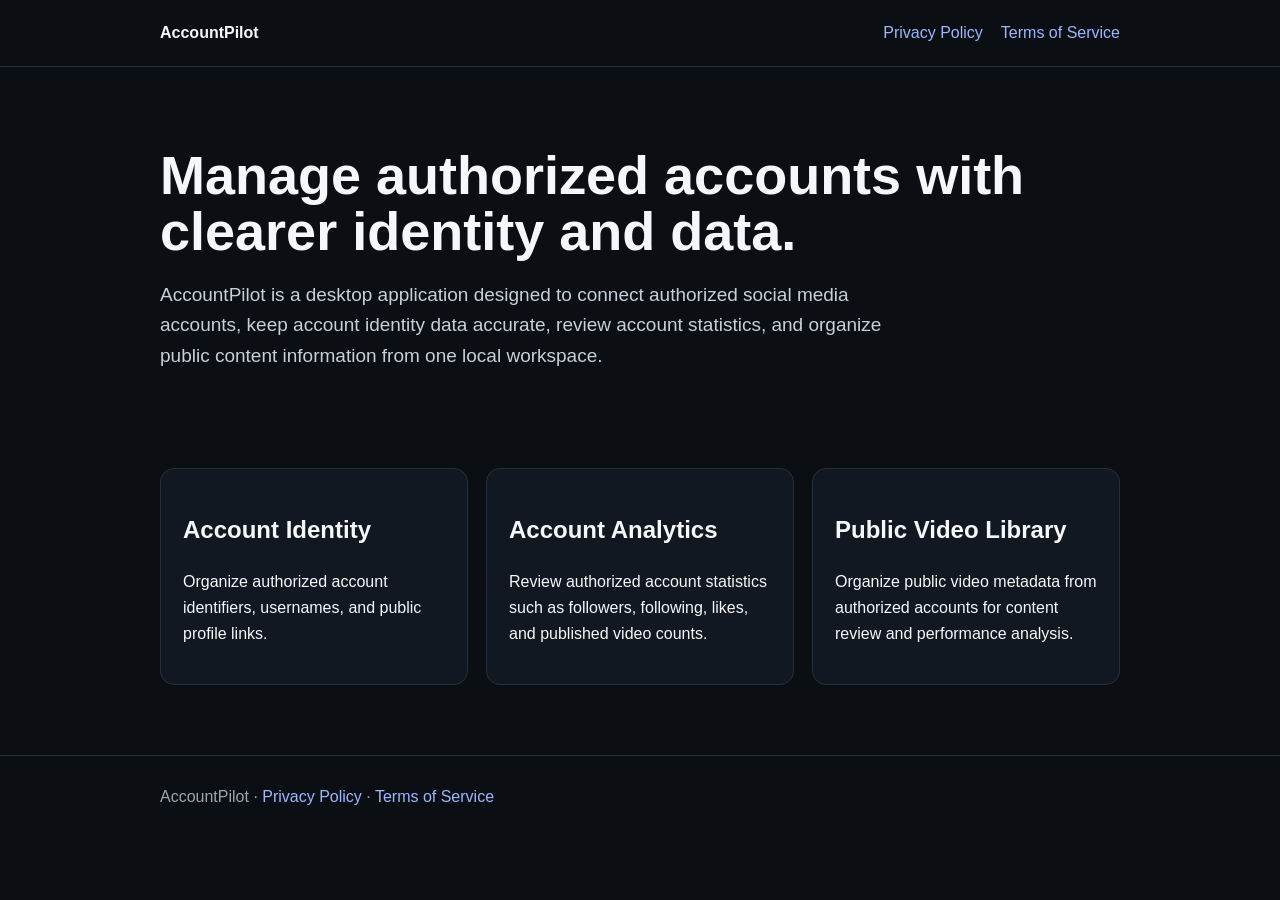
==== index.html @ 1d2fb7c4 "Add AccountPilot public website" ====
<!doctype html><html lang="en"><head><meta charset="utf-8"><meta name="viewport" content="width=device-width,initial-scale=1"><title>AccountPilot</title><meta name="description" content="AccountPilot is a desktop account management and analytics platform for authorized social media accounts."><link rel="stylesheet" href="styles.css"></head><body><header><div class="wrap nav"><strong>AccountPilot</strong><div class="links"><a href="privacy.html">Privacy Policy</a><a href="terms.html">Terms of Service</a></div></div></header><main><section class="hero"><div class="wrap"><h1>Manage authorized accounts with clearer identity and data.</h1><p class="lead">AccountPilot is a desktop application designed to connect authorized social media accounts, keep account identity data accurate, review account statistics, and organize public content information from one local workspace.</p></div></section><section><div class="wrap grid"><div class="card"><h2>Account Identity</h2><p>Organize authorized account identifiers, usernames, and public profile links.</p></div><div class="card"><h2>Account Analytics</h2><p>Review authorized account statistics such as followers, following, likes, and published video counts.</p></div><div class="card"><h2>Public Video Library</h2><p>Organize public video metadata from authorized accounts for content review and performance analysis.</p></div></div></section></main><footer><div class="wrap">AccountPilot · <a href="privacy.html">Privacy Policy</a> · <a href="terms.html">Terms of Service</a></div></footer></body></html>
---- styles.css ----
body{margin:0;font-family:Arial,sans-serif;background:#0b0f14;color:#f5f7fa;line-height:1.6}a{color:#9bb7ff;text-decoration:none}.wrap{max-width:960px;margin:auto;padding:0 24px}header{border-bottom:1px solid #26303c}.nav{display:flex;justify-content:space-between;align-items:center;padding:20px 0}.links{display:flex;gap:18px}.hero{padding:80px 0 48px}h1{font-size:54px;line-height:1.05;margin:0 0 20px}.lead{font-size:19px;color:#c7d0d9;max-width:760px}.grid{display:grid;grid-template-columns:repeat(3,1fr);gap:18px;padding:30px 0 70px}.card{background:#121821;border:1px solid #26303c;border-radius:14px;padding:22px}.legal{max-width:820px;padding:60px 24px 80px}.legal h1{font-size:42px}.legal h2{margin-top:34px}.legal p,.legal li{color:#cad3dc}footer{border-top:1px solid #26303c;padding:28px 0 42px;color:#9aa6b2}@media(max-width:760px){.grid{grid-template-columns:1fr}.nav{align-items:flex-start;flex-direction:column;gap:12px}h1{font-size:42px}}
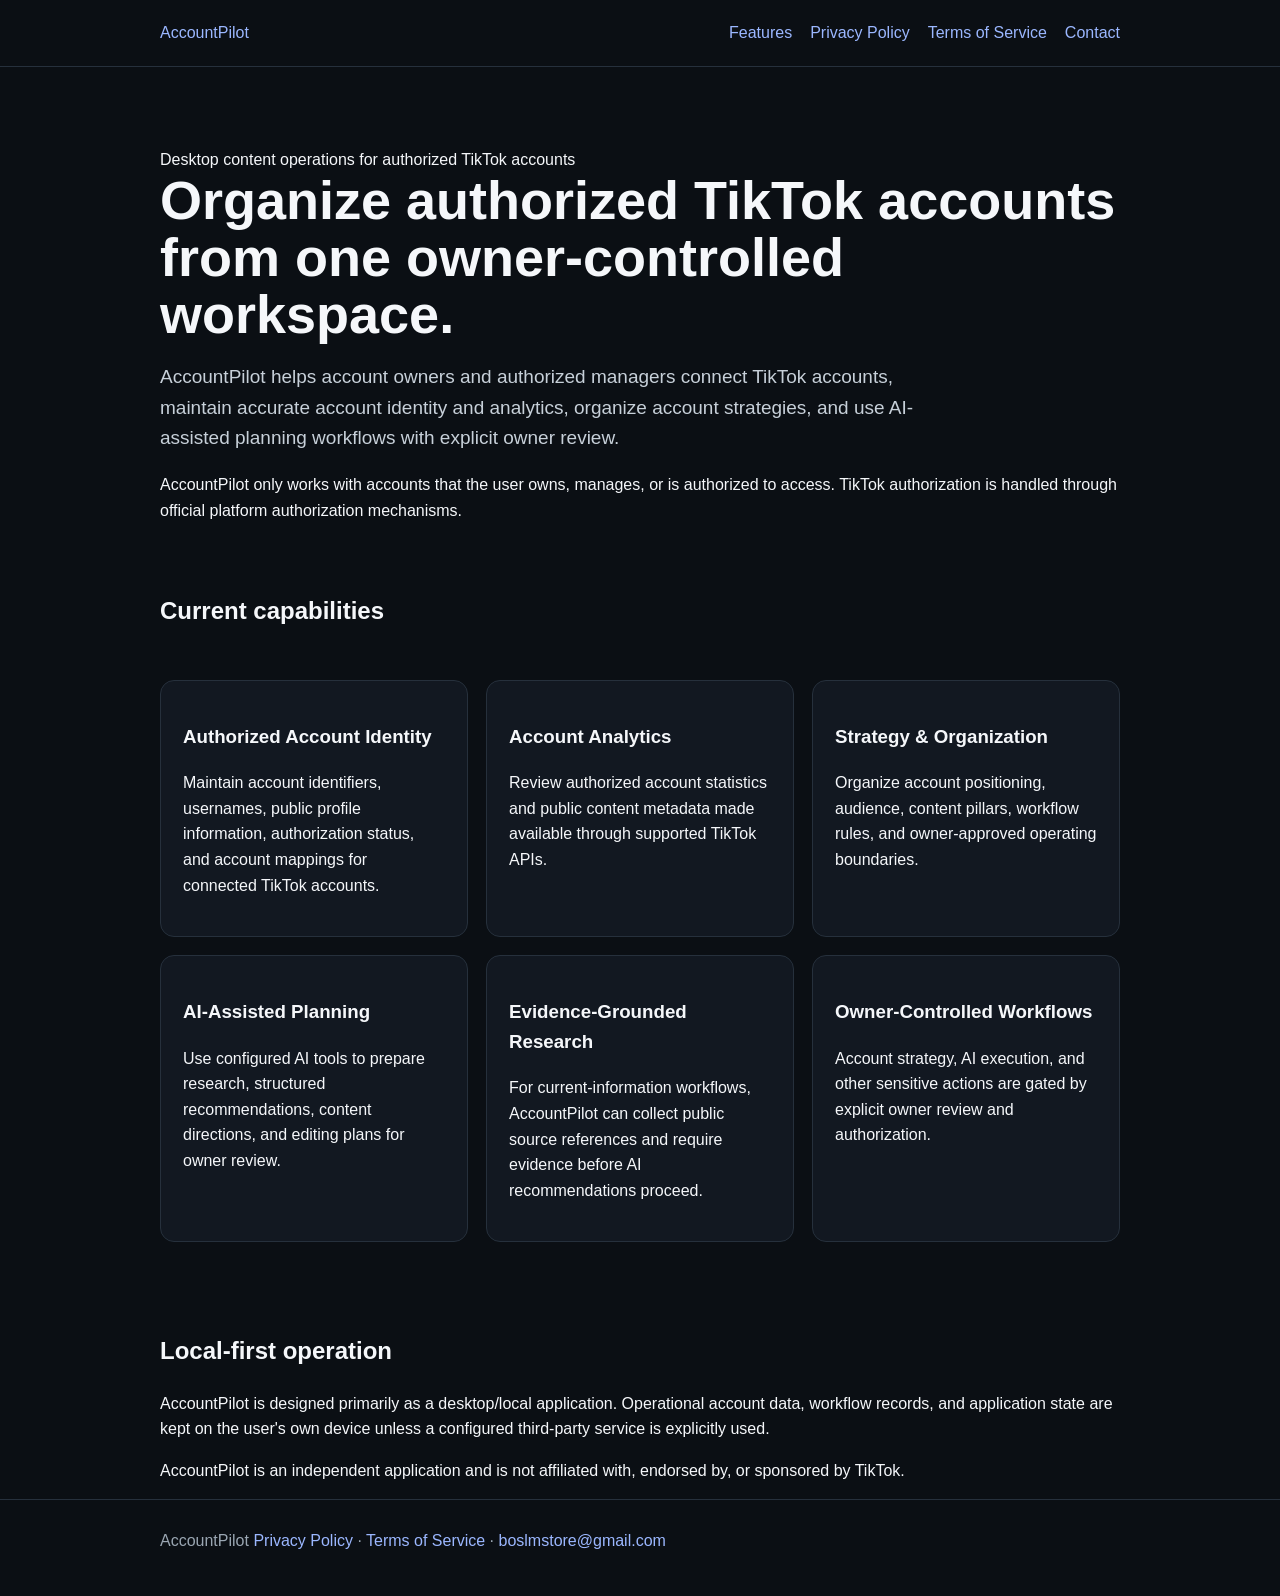
==== commit 096513df: "Revise index.html for TikTok account operations Updated the HTML structure and content for AccountPi" ====
--- a/index.html
+++ b/index.html
@@ -1 +1,92 @@
-<!doctype html><html lang="en"><head><meta charset="utf-8"><meta name="viewport" content="width=device-width,initial-scale=1"><title>AccountPilot</title><meta name="description" content="AccountPilot is a desktop account management and analytics platform for authorized social media accounts."><link rel="stylesheet" href="styles.css"></head><body><header><div class="wrap nav"><strong>AccountPilot</strong><div class="links"><a href="privacy.html">Privacy Policy</a><a href="terms.html">Terms of Service</a></div></div></header><main><section class="hero"><div class="wrap"><h1>Manage authorized accounts with clearer identity and data.</h1><p class="lead">AccountPilot is a desktop application designed to connect authorized social media accounts, keep account identity data accurate, review account statistics, and organize public content information from one local workspace.</p></div></section><section><div class="wrap grid"><div class="card"><h2>Account Identity</h2><p>Organize authorized account identifiers, usernames, and public profile links.</p></div><div class="card"><h2>Account Analytics</h2><p>Review authorized account statistics such as followers, following, likes, and published video counts.</p></div><div class="card"><h2>Public Video Library</h2><p>Organize public video metadata from authorized accounts for content review and performance analysis.</p></div></div></section></main><footer><div class="wrap">AccountPilot · <a href="privacy.html">Privacy Policy</a> · <a href="terms.html">Terms of Service</a></div></footer></body></html>+<!doctype html>
+<html lang="en">
+<head>
+  <meta charset="utf-8">
+  <meta name="viewport" content="width=device-width,initial-scale=1">
+  <title>AccountPilot — TikTok Account Operations</title>
+  <meta name="description" content="AccountPilot is a desktop content operations platform for authorized TikTok accounts, with account organization, analytics, AI-assisted planning, and owner-controlled workflows.">
+  <link rel="stylesheet" href="styles.css">
+</head>
+<body>
+<header>
+  <div class="wrap nav">
+    <a class="brand" href="./">AccountPilot</a>
+    <div class="links">
+      <a href="#features">Features</a>
+      <a href="privacy.html">Privacy Policy</a>
+      <a href="terms.html">Terms of Service</a>
+      <a href="mailto:boslmstore@gmail.com">Contact</a>
+    </div>
+  </div>
+</header>
+
+<main>
+  <section class="hero">
+    <div class="wrap">
+      <div class="eyebrow">Desktop content operations for authorized TikTok accounts</div>
+      <h1>Organize authorized TikTok accounts from one owner-controlled workspace.</h1>
+      <p class="lead">
+        AccountPilot helps account owners and authorized managers connect TikTok accounts,
+        maintain accurate account identity and analytics, organize account strategies,
+        and use AI-assisted planning workflows with explicit owner review.
+      </p>
+      <div class="notice">
+        AccountPilot only works with accounts that the user owns, manages, or is authorized to access.
+        TikTok authorization is handled through official platform authorization mechanisms.
+      </div>
+    </div>
+  </section>
+
+  <section id="features">
+    <div class="wrap">
+      <h2 class="section-title">Current capabilities</h2>
+      <div class="grid">
+        <div class="card">
+          <h3>Authorized Account Identity</h3>
+          <p>Maintain account identifiers, usernames, public profile information, authorization status, and account mappings for connected TikTok accounts.</p>
+        </div>
+        <div class="card">
+          <h3>Account Analytics</h3>
+          <p>Review authorized account statistics and public content metadata made available through supported TikTok APIs.</p>
+        </div>
+        <div class="card">
+          <h3>Strategy & Organization</h3>
+          <p>Organize account positioning, audience, content pillars, workflow rules, and owner-approved operating boundaries.</p>
+        </div>
+        <div class="card">
+          <h3>AI-Assisted Planning</h3>
+          <p>Use configured AI tools to prepare research, structured recommendations, content directions, and editing plans for owner review.</p>
+        </div>
+        <div class="card">
+          <h3>Evidence-Grounded Research</h3>
+          <p>For current-information workflows, AccountPilot can collect public source references and require evidence before AI recommendations proceed.</p>
+        </div>
+        <div class="card">
+          <h3>Owner-Controlled Workflows</h3>
+          <p>Account strategy, AI execution, and other sensitive actions are gated by explicit owner review and authorization.</p>
+        </div>
+      </div>
+    </div>
+  </section>
+
+  <section class="wrap info-panel">
+    <h2>Local-first operation</h2>
+    <p>
+      AccountPilot is designed primarily as a desktop/local application. Operational account data,
+      workflow records, and application state are kept on the user's own device unless a configured
+      third-party service is explicitly used.
+    </p>
+    <p>
+      AccountPilot is an independent application and is not affiliated with, endorsed by, or sponsored by TikTok.
+    </p>
+  </section>
+</main>
+
+<footer>
+  <div class="wrap footer-row">
+    <span>AccountPilot</span>
+    <span><a href="privacy.html">Privacy Policy</a> · <a href="terms.html">Terms of Service</a> · <a href="mailto:boslmstore@gmail.com">boslmstore@gmail.com</a></span>
+  </div>
+</footer>
+</body>
+</html>
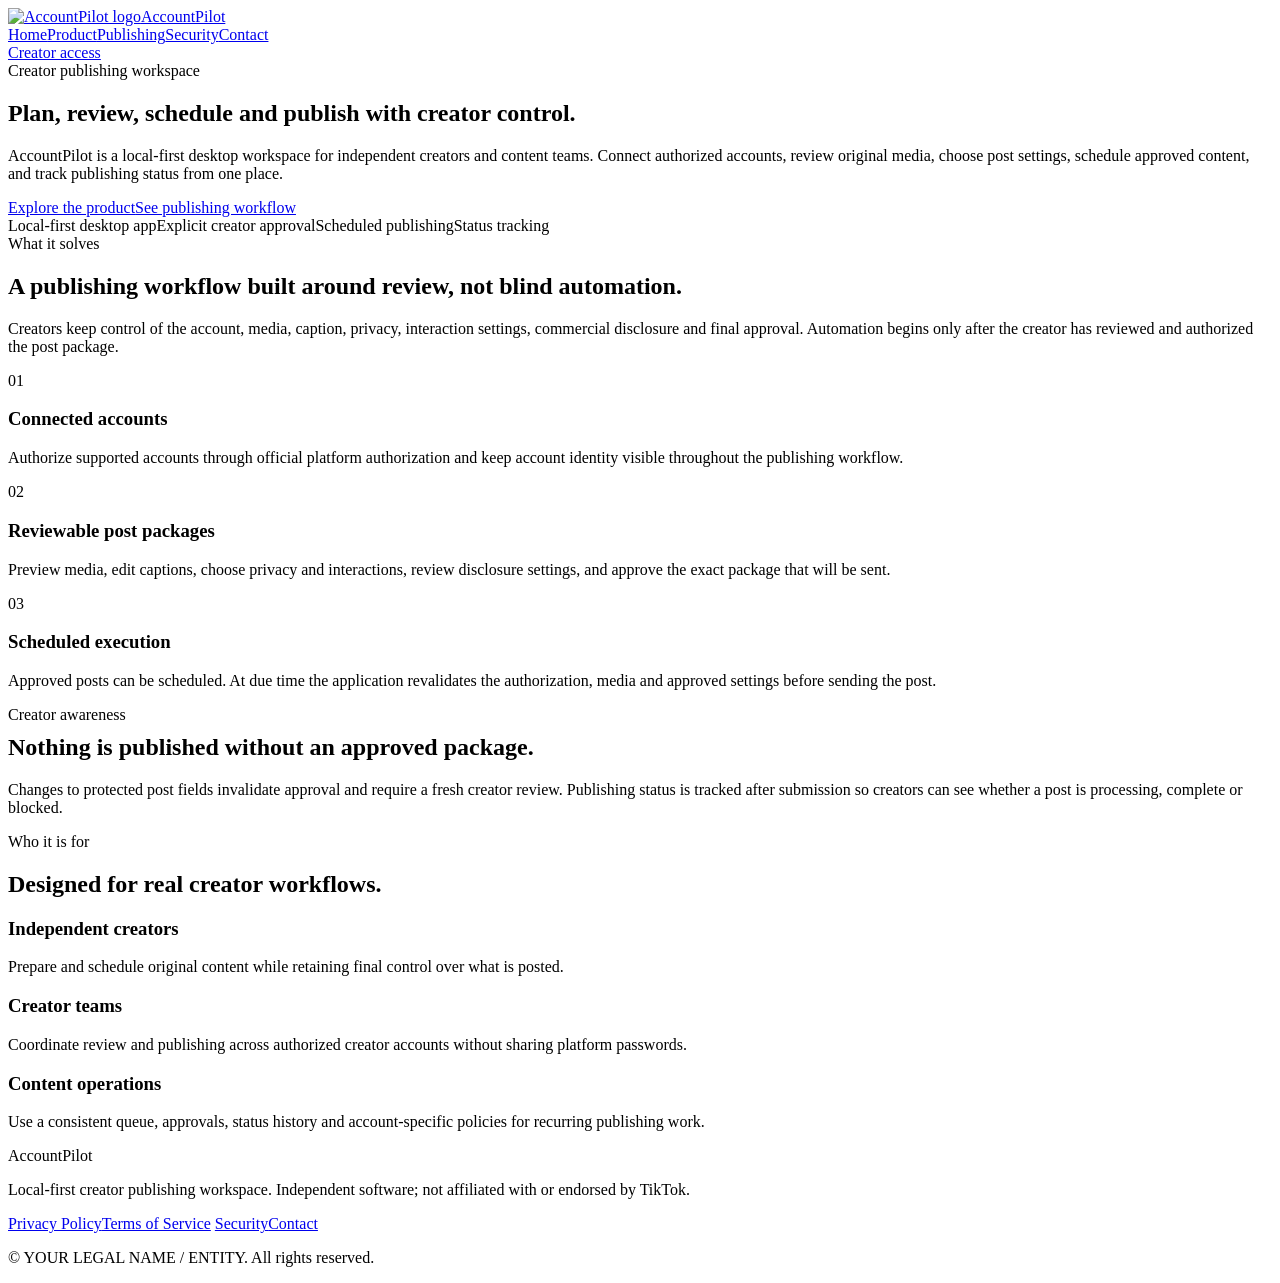
==== commit f2213c81: "Refactor index.html for Creator Publishing Workspace Updated the HTML structure and content for the " ====
--- a/index.html
+++ b/index.html
@@ -1,92 +1,43 @@
-<!doctype html>
-<html lang="en">
-<head>
-  <meta charset="utf-8">
-  <meta name="viewport" content="width=device-width,initial-scale=1">
-  <title>AccountPilot — TikTok Account Operations</title>
-  <meta name="description" content="AccountPilot is a desktop content operations platform for authorized TikTok accounts, with account organization, analytics, AI-assisted planning, and owner-controlled workflows.">
-  <link rel="stylesheet" href="styles.css">
-</head>
-<body>
-<header>
-  <div class="wrap nav">
-    <a class="brand" href="./">AccountPilot</a>
-    <div class="links">
-      <a href="#features">Features</a>
-      <a href="privacy.html">Privacy Policy</a>
-      <a href="terms.html">Terms of Service</a>
-      <a href="mailto:boslmstore@gmail.com">Contact</a>
-    </div>
-  </div>
-</header>
+<!doctype html><html lang="en"><head><meta charset="utf-8">
+<meta name="viewport" content="width=device-width,initial-scale=1">
+<title>Creator Publishing Workspace — AccountPilot</title><meta name="description" content="Local-first creator publishing, review and scheduling workspace.">
+<link rel="icon" href="assets/logo.svg" type="image/svg+xml"><link rel="stylesheet" href="assets/styles.css">
+</head><body><header><div class="container nav">
+<a class="brand" href="index.html"><img src="assets/logo.svg" alt="AccountPilot logo"><span>AccountPilot</span></a>
+<nav class="navlinks"><a href="index.html">Home</a><a href="product.html">Product</a><a href="tiktok-publishing.html">Publishing</a><a href="security.html">Security</a><a href="contact.html">Contact</a></nav><a class="btn" href="contact.html">Creator access</a>
+</div></header>
+<main><section class="hero"><div class="container">
+<div class="eyebrow">Creator publishing workspace</div>
+<h1>Plan, review, schedule and publish with creator control.</h1>
+<p class="lead">AccountPilot is a local-first desktop workspace for independent creators and content teams. Connect authorized accounts, review original media, choose post settings, schedule approved content, and track publishing status from one place.</p>
+<div class="actions"><a class="btn primary" href="product.html">Explore the product</a><a class="btn" href="tiktok-publishing.html">See publishing workflow</a></div>
+<div class="trust"><span class="chip">Local-first desktop app</span><span class="chip">Explicit creator approval</span><span class="chip">Scheduled publishing</span><span class="chip">Status tracking</span></div>
+</div></section>
 
-<main>
-  <section class="hero">
-    <div class="wrap">
-      <div class="eyebrow">Desktop content operations for authorized TikTok accounts</div>
-      <h1>Organize authorized TikTok accounts from one owner-controlled workspace.</h1>
-      <p class="lead">
-        AccountPilot helps account owners and authorized managers connect TikTok accounts,
-        maintain accurate account identity and analytics, organize account strategies,
-        and use AI-assisted planning workflows with explicit owner review.
-      </p>
-      <div class="notice">
-        AccountPilot only works with accounts that the user owns, manages, or is authorized to access.
-        TikTok authorization is handled through official platform authorization mechanisms.
-      </div>
-    </div>
-  </section>
+<section><div class="container"><div class="section-head"><div class="eyebrow">What it solves</div>
+<h2>A publishing workflow built around review, not blind automation.</h2>
+<p class="muted">Creators keep control of the account, media, caption, privacy, interaction settings, commercial disclosure and final approval. Automation begins only after the creator has reviewed and authorized the post package.</p></div>
+<div class="grid">
+<div class="card"><div class="num">01</div><h3>Connected accounts</h3><p>Authorize supported accounts through official platform authorization and keep account identity visible throughout the publishing workflow.</p></div>
+<div class="card"><div class="num">02</div><h3>Reviewable post packages</h3><p>Preview media, edit captions, choose privacy and interactions, review disclosure settings, and approve the exact package that will be sent.</p></div>
+<div class="card"><div class="num">03</div><h3>Scheduled execution</h3><p>Approved posts can be scheduled. At due time the application revalidates the authorization, media and approved settings before sending the post.</p></div>
+</div></div></section>
 
-  <section id="features">
-    <div class="wrap">
-      <h2 class="section-title">Current capabilities</h2>
-      <div class="grid">
-        <div class="card">
-          <h3>Authorized Account Identity</h3>
-          <p>Maintain account identifiers, usernames, public profile information, authorization status, and account mappings for connected TikTok accounts.</p>
-        </div>
-        <div class="card">
-          <h3>Account Analytics</h3>
-          <p>Review authorized account statistics and public content metadata made available through supported TikTok APIs.</p>
-        </div>
-        <div class="card">
-          <h3>Strategy & Organization</h3>
-          <p>Organize account positioning, audience, content pillars, workflow rules, and owner-approved operating boundaries.</p>
-        </div>
-        <div class="card">
-          <h3>AI-Assisted Planning</h3>
-          <p>Use configured AI tools to prepare research, structured recommendations, content directions, and editing plans for owner review.</p>
-        </div>
-        <div class="card">
-          <h3>Evidence-Grounded Research</h3>
-          <p>For current-information workflows, AccountPilot can collect public source references and require evidence before AI recommendations proceed.</p>
-        </div>
-        <div class="card">
-          <h3>Owner-Controlled Workflows</h3>
-          <p>Account strategy, AI execution, and other sensitive actions are gated by explicit owner review and authorization.</p>
-        </div>
-      </div>
-    </div>
-  </section>
+<section><div class="container"><div class="callout">
+<div class="eyebrow">Creator awareness</div><h2 style="margin-top:10px">Nothing is published without an approved package.</h2>
+<p class="muted">Changes to protected post fields invalidate approval and require a fresh creator review. Publishing status is tracked after submission so creators can see whether a post is processing, complete or blocked.</p>
+</div></div></section>
 
-  <section class="wrap info-panel">
-    <h2>Local-first operation</h2>
-    <p>
-      AccountPilot is designed primarily as a desktop/local application. Operational account data,
-      workflow records, and application state are kept on the user's own device unless a configured
-      third-party service is explicitly used.
-    </p>
-    <p>
-      AccountPilot is an independent application and is not affiliated with, endorsed by, or sponsored by TikTok.
-    </p>
-  </section>
-</main>
-
-<footer>
-  <div class="wrap footer-row">
-    <span>AccountPilot</span>
-    <span><a href="privacy.html">Privacy Policy</a> · <a href="terms.html">Terms of Service</a> · <a href="mailto:boslmstore@gmail.com">boslmstore@gmail.com</a></span>
-  </div>
-</footer>
-</body>
-</html>
+<section><div class="container"><div class="section-head"><div class="eyebrow">Who it is for</div><h2>Designed for real creator workflows.</h2></div>
+<div class="grid">
+<div class="card"><h3>Independent creators</h3><p>Prepare and schedule original content while retaining final control over what is posted.</p></div>
+<div class="card"><h3>Creator teams</h3><p>Coordinate review and publishing across authorized creator accounts without sharing platform passwords.</p></div>
+<div class="card"><h3>Content operations</h3><p>Use a consistent queue, approvals, status history and account-specific policies for recurring publishing work.</p></div>
+</div></div></section></main>
+<footer><div class="container footer">
+<div><div class="brand"><img src="assets/logo.svg" alt=""><span>AccountPilot</span></div>
+<p class="small">Local-first creator publishing workspace. Independent software; not affiliated with or endorsed by TikTok.</p></div>
+<div><div class="footer-links"><a href="privacy.html">Privacy Policy</a><a href="terms.html">Terms of Service</a>
+<a href="security.html">Security</a><a href="contact.html">Contact</a></div>
+<p class="small">© <span data-year></span> YOUR LEGAL NAME / ENTITY. All rights reserved.</p></div>
+</div></footer><script src="assets/app.js"></script></body></html>
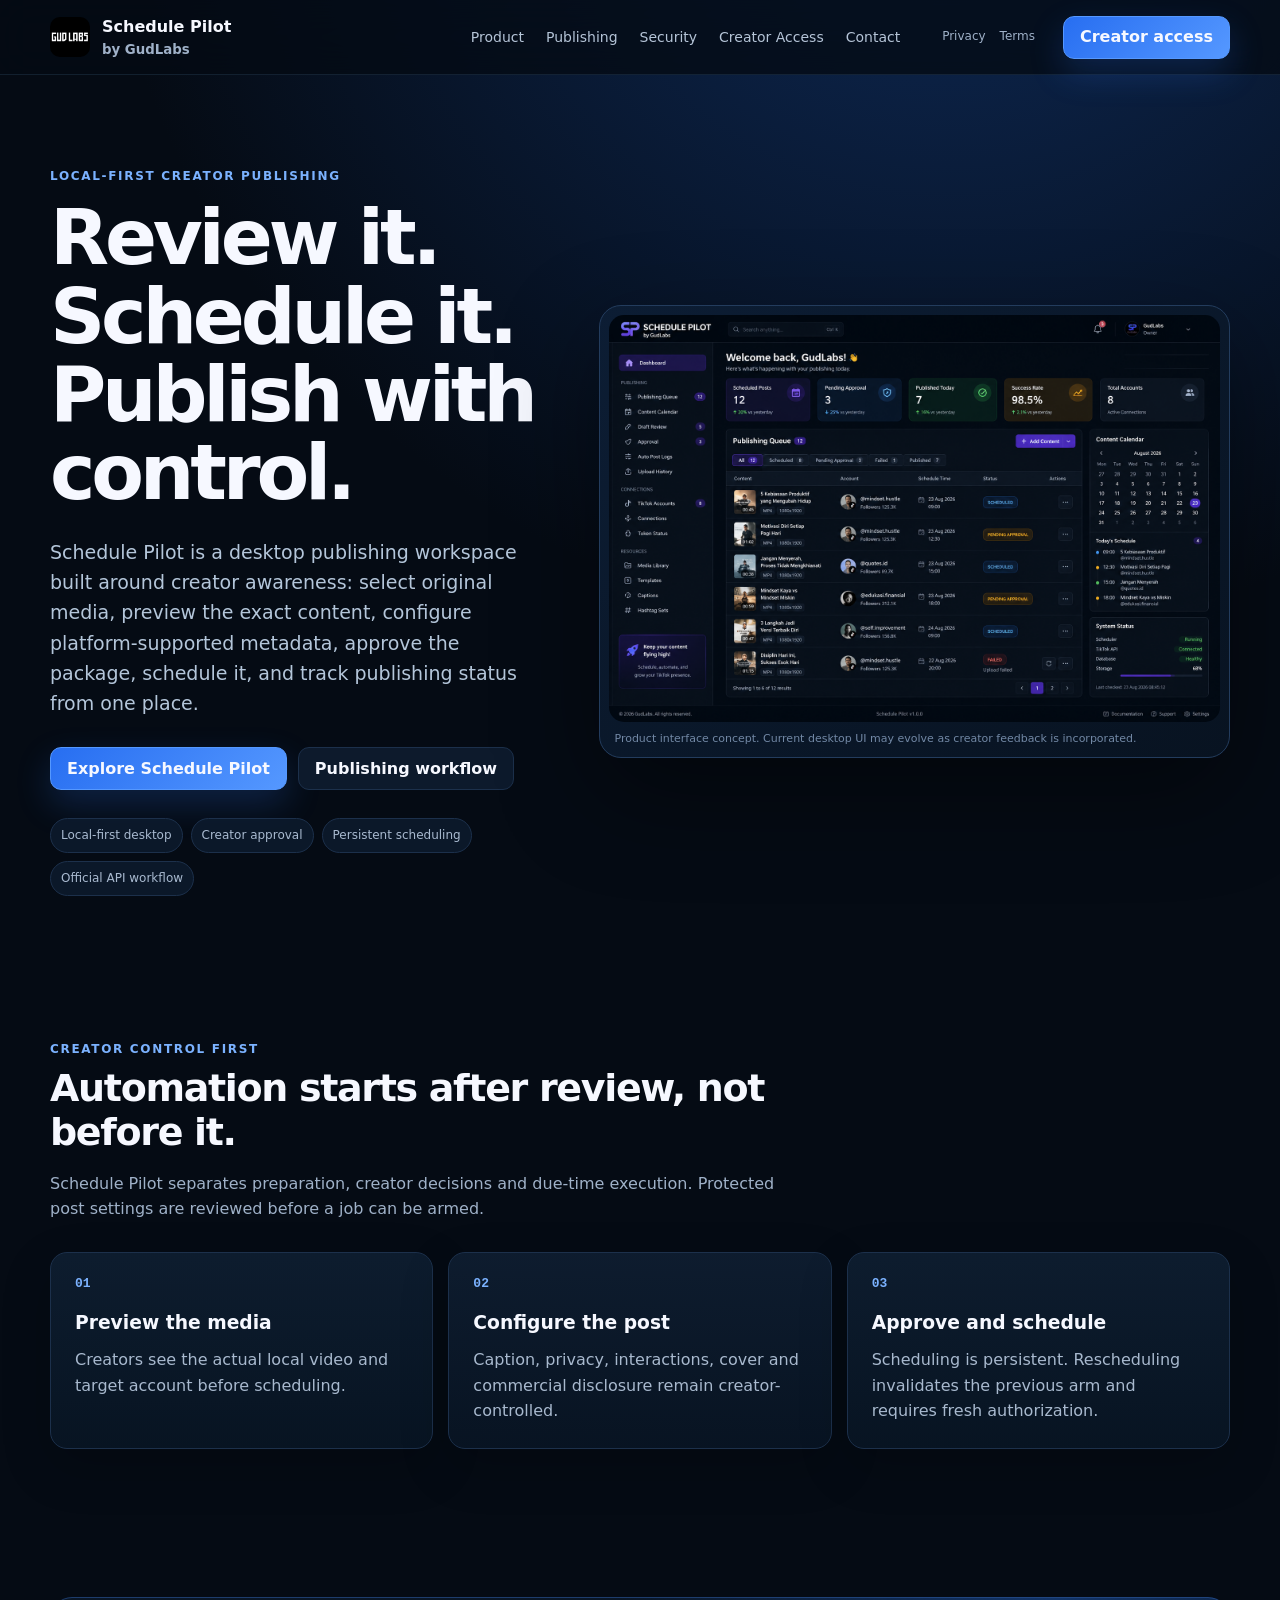
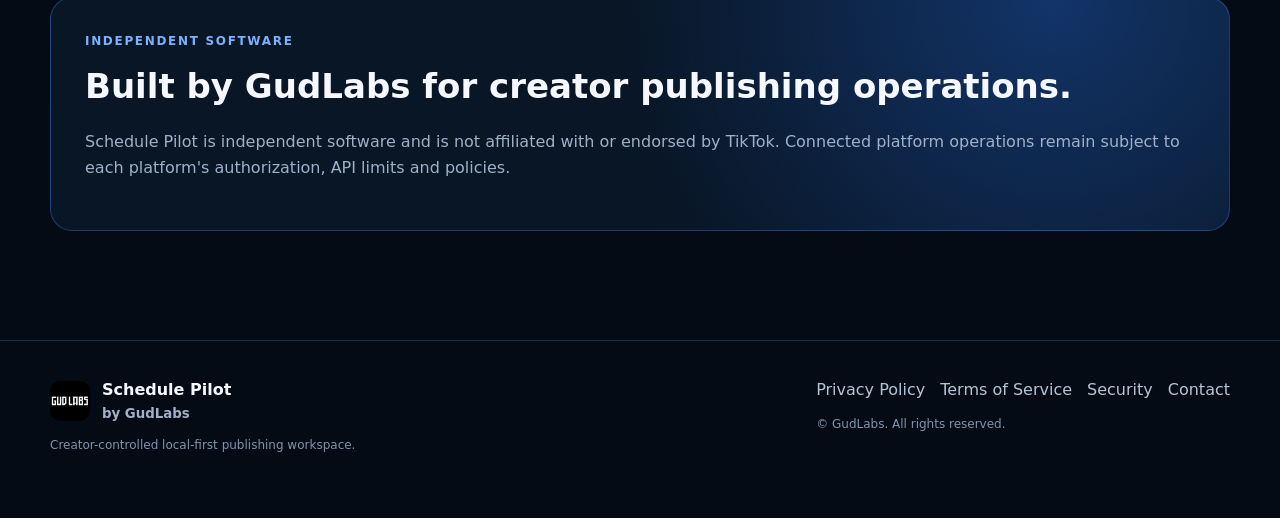
==== commit 98bed37f: "Revise index.html for Schedule Pilot branding Updated the index.html file to reflect a new title, de" ====
--- a/index.html
+++ b/index.html
@@ -1,43 +1,6 @@
-<!doctype html><html lang="en"><head><meta charset="utf-8">
-<meta name="viewport" content="width=device-width,initial-scale=1">
-<title>Creator Publishing Workspace — AccountPilot</title><meta name="description" content="Local-first creator publishing, review and scheduling workspace.">
-<link rel="icon" href="assets/logo.svg" type="image/svg+xml"><link rel="stylesheet" href="assets/styles.css">
-</head><body><header><div class="container nav">
-<a class="brand" href="index.html"><img src="assets/logo.svg" alt="AccountPilot logo"><span>AccountPilot</span></a>
-<nav class="navlinks"><a href="index.html">Home</a><a href="product.html">Product</a><a href="tiktok-publishing.html">Publishing</a><a href="security.html">Security</a><a href="contact.html">Contact</a></nav><a class="btn" href="contact.html">Creator access</a>
-</div></header>
-<main><section class="hero"><div class="container">
-<div class="eyebrow">Creator publishing workspace</div>
-<h1>Plan, review, schedule and publish with creator control.</h1>
-<p class="lead">AccountPilot is a local-first desktop workspace for independent creators and content teams. Connect authorized accounts, review original media, choose post settings, schedule approved content, and track publishing status from one place.</p>
-<div class="actions"><a class="btn primary" href="product.html">Explore the product</a><a class="btn" href="tiktok-publishing.html">See publishing workflow</a></div>
-<div class="trust"><span class="chip">Local-first desktop app</span><span class="chip">Explicit creator approval</span><span class="chip">Scheduled publishing</span><span class="chip">Status tracking</span></div>
-</div></section>
-
-<section><div class="container"><div class="section-head"><div class="eyebrow">What it solves</div>
-<h2>A publishing workflow built around review, not blind automation.</h2>
-<p class="muted">Creators keep control of the account, media, caption, privacy, interaction settings, commercial disclosure and final approval. Automation begins only after the creator has reviewed and authorized the post package.</p></div>
-<div class="grid">
-<div class="card"><div class="num">01</div><h3>Connected accounts</h3><p>Authorize supported accounts through official platform authorization and keep account identity visible throughout the publishing workflow.</p></div>
-<div class="card"><div class="num">02</div><h3>Reviewable post packages</h3><p>Preview media, edit captions, choose privacy and interactions, review disclosure settings, and approve the exact package that will be sent.</p></div>
-<div class="card"><div class="num">03</div><h3>Scheduled execution</h3><p>Approved posts can be scheduled. At due time the application revalidates the authorization, media and approved settings before sending the post.</p></div>
-</div></div></section>
-
-<section><div class="container"><div class="callout">
-<div class="eyebrow">Creator awareness</div><h2 style="margin-top:10px">Nothing is published without an approved package.</h2>
-<p class="muted">Changes to protected post fields invalidate approval and require a fresh creator review. Publishing status is tracked after submission so creators can see whether a post is processing, complete or blocked.</p>
-</div></div></section>
-
-<section><div class="container"><div class="section-head"><div class="eyebrow">Who it is for</div><h2>Designed for real creator workflows.</h2></div>
-<div class="grid">
-<div class="card"><h3>Independent creators</h3><p>Prepare and schedule original content while retaining final control over what is posted.</p></div>
-<div class="card"><h3>Creator teams</h3><p>Coordinate review and publishing across authorized creator accounts without sharing platform passwords.</p></div>
-<div class="card"><h3>Content operations</h3><p>Use a consistent queue, approvals, status history and account-specific policies for recurring publishing work.</p></div>
-</div></div></section></main>
-<footer><div class="container footer">
-<div><div class="brand"><img src="assets/logo.svg" alt=""><span>AccountPilot</span></div>
-<p class="small">Local-first creator publishing workspace. Independent software; not affiliated with or endorsed by TikTok.</p></div>
-<div><div class="footer-links"><a href="privacy.html">Privacy Policy</a><a href="terms.html">Terms of Service</a>
-<a href="security.html">Security</a><a href="contact.html">Contact</a></div>
-<p class="small">© <span data-year></span> YOUR LEGAL NAME / ENTITY. All rights reserved.</p></div>
-</div></footer><script src="assets/app.js"></script></body></html>
+<!doctype html><html lang="en"><head><meta charset="utf-8"><meta name="viewport" content="width=device-width,initial-scale=1"><title>Schedule Pilot by GudLabs — Creator Publishing Workspace</title><meta name="description" content="Schedule Pilot is a local-first desktop publishing workspace for creators to preview, approve, schedule and publish authorized content with creator control."><link rel="icon" href="assets/gudlabs-logo.jpg"><link rel="stylesheet" href="assets/styles.css"></head><body>
+<header><div class="container nav"><a class="brand" href="index.html"><img src="assets/gudlabs-logo.jpg" alt="GudLabs"><span>Schedule Pilot<small>by GudLabs</small></span></a><nav class="navlinks"><a href="product.html">Product</a><a href="tiktok-publishing.html">Publishing</a><a href="security.html">Security</a><a href="creator-access.html">Creator Access</a><a href="contact.html">Contact</a></nav><div class="legal-links"><a href="privacy.html">Privacy</a><a href="terms.html">Terms</a></div><a class="btn primary" href="creator-access.html">Creator access</a></div></header>
+<main><section class="hero"><div class="container hero-grid"><div><div class="eyebrow">Local-first creator publishing</div><h1>Review it. Schedule it. Publish with control.</h1><p>Schedule Pilot is a desktop publishing workspace built around creator awareness: select original media, preview the exact content, configure platform-supported metadata, approve the package, schedule it, and track publishing status from one place.</p><div class="actions"><a class="btn primary" href="product.html">Explore Schedule Pilot</a><a class="btn" href="tiktok-publishing.html">Publishing workflow</a></div><div class="chips"><span class="chip">Local-first desktop</span><span class="chip">Creator approval</span><span class="chip">Persistent scheduling</span><span class="chip">Official API workflow</span></div></div><div class="product-shot"><img src="assets/product-preview.png" alt="Schedule Pilot interface preview"><div class="shot-note">Product interface concept. Current desktop UI may evolve as creator feedback is incorporated.</div></div></div></section>
+<section><div class="container"><div class="section-head"><div class="eyebrow">Creator control first</div><h2>Automation starts after review, not before it.</h2><p class="muted">Schedule Pilot separates preparation, creator decisions and due-time execution. Protected post settings are reviewed before a job can be armed.</p></div><div class="grid"><div class="card"><div class="num">01</div><h3>Preview the media</h3><p>Creators see the actual local video and target account before scheduling.</p></div><div class="card"><div class="num">02</div><h3>Configure the post</h3><p>Caption, privacy, interactions, cover and commercial disclosure remain creator-controlled.</p></div><div class="card"><div class="num">03</div><h3>Approve and schedule</h3><p>Scheduling is persistent. Rescheduling invalidates the previous arm and requires fresh authorization.</p></div></div></div></section>
+<section><div class="container"><div class="callout"><div class="eyebrow">Independent software</div><h2>Built by GudLabs for creator publishing operations.</h2><p class="muted">Schedule Pilot is independent software and is not affiliated with or endorsed by TikTok. Connected platform operations remain subject to each platform's authorization, API limits and policies.</p></div></div></section></main>
+<footer><div class="container footer"><div><div class="brand"><img src="assets/gudlabs-logo.jpg" alt=""><span>Schedule Pilot<small>by GudLabs</small></span></div><p class="small">Creator-controlled local-first publishing workspace.</p></div><div><div class="footer-links"><a href="privacy.html">Privacy Policy</a><a href="terms.html">Terms of Service</a><a href="security.html">Security</a><a href="contact.html">Contact</a></div><p class="small">© <span data-year></span> GudLabs. All rights reserved.</p></div></div></footer><script src="assets/app.js"></script></body></html>
--- a/assets/styles.css
+++ b/assets/styles.css
@@ -0,0 +1 @@
+:root{--bg:#050b14;--bg2:#071321;--panel:#0c1828;--line:#1c304b;--text:#f6f8ff;--muted:#9fb1c8;--blue:#4a8dff;--blue2:#7bb2ff;--green:#41d69a;--amber:#ffc85c;--max:1180px}*{box-sizing:border-box}html{scroll-behavior:smooth}body{margin:0;background:radial-gradient(circle at 74% -10%,#0e2b5a 0,transparent 34%),var(--bg);color:var(--text);font:16px/1.6 Inter,ui-sans-serif,system-ui,-apple-system,"Segoe UI",sans-serif}a{color:inherit;text-decoration:none}.container{width:min(var(--max),calc(100% - 40px));margin:auto}header{position:sticky;top:0;z-index:20;background:rgba(5,11,20,.78);backdrop-filter:blur(18px);border-bottom:1px solid rgba(92,126,170,.18)}.nav{height:74px;display:flex;align-items:center;gap:28px}.brand{display:flex;align-items:center;gap:12px;font-weight:850}.brand img{width:40px;height:40px;border-radius:10px;object-fit:cover}.brand small{display:block;color:var(--muted);font-weight:600}.navlinks{display:flex;gap:22px;margin-left:auto;color:#b5c4d7;font-size:14px}.navlinks a:hover{color:#fff}.btn{display:inline-flex;align-items:center;justify-content:center;min-height:43px;padding:0 16px;border:1px solid var(--line);border-radius:11px;background:#0d1a2c;font-weight:750}.btn.primary{background:linear-gradient(135deg,#276ef1,#5598ff);border-color:#5598ff;box-shadow:0 14px 34px rgba(45,112,235,.23)}.hero{padding:92px 0 70px}.hero-grid{display:grid;grid-template-columns:.88fr 1.12fr;gap:54px;align-items:center}.eyebrow{color:var(--blue2);font-size:12px;font-weight:850;letter-spacing:.14em;text-transform:uppercase}.hero h1{font-size:clamp(48px,6vw,78px);line-height:1.02;letter-spacing:-.055em;margin:13px 0 24px}.hero p{font-size:19px;color:#b4c6da;max-width:700px}.actions{display:flex;gap:11px;flex-wrap:wrap;margin:28px 0}.chips{display:flex;gap:8px;flex-wrap:wrap}.chip{padding:7px 10px;border:1px solid var(--line);border-radius:999px;color:#a9bad0;font-size:12px;background:rgba(14,29,48,.75)}.product-shot{padding:9px;border:1px solid #233c5d;border-radius:22px;background:linear-gradient(145deg,#0c1d34,#081321);box-shadow:0 35px 100px rgba(0,0,0,.43)}.product-shot img{display:block;width:100%;border-radius:15px}.shot-note{font-size:11px;color:#7288a5;margin:8px 5px 1px}section{padding:74px 0}.section-head{max-width:760px;margin-bottom:30px}.section-head h2{font-size:38px;line-height:1.15;letter-spacing:-.035em;margin:8px 0 11px}.muted{color:var(--muted)}.grid{display:grid;grid-template-columns:repeat(3,1fr);gap:15px}.grid.two{grid-template-columns:repeat(2,1fr)}.card{padding:24px;border:1px solid var(--line);border-radius:17px;background:linear-gradient(180deg,rgba(14,29,48,.94),rgba(8,20,35,.94));box-shadow:0 18px 50px rgba(0,0,0,.18)}.card h3{margin:4px 0 9px}.card p{margin:0;color:#a8b9ce}.num{font:800 13px/1 ui-monospace,monospace;color:var(--blue2);margin-bottom:18px}.flow{display:grid;grid-template-columns:repeat(4,1fr);gap:11px}.step{padding:19px;border:1px solid var(--line);border-radius:15px;background:#091625}.step b{display:block;margin-bottom:6px}.callout{padding:34px;border:1px solid rgba(74,141,255,.32);border-radius:22px;background:radial-gradient(circle at 85% 0,#123468 0,transparent 42%),#091626}.callout h2{font-size:34px;margin:8px 0}.tablewrap{overflow:auto;border:1px solid var(--line);border-radius:16px}table{width:100%;border-collapse:collapse;background:#091625}th,td{text-align:left;padding:15px;border-bottom:1px solid var(--line);vertical-align:top}th{color:#b9c9dc}.legal{max-width:880px}.legal h2{margin-top:36px}.notice{padding:14px 16px;border:1px solid rgba(255,200,92,.25);border-radius:12px;background:rgba(255,200,92,.07);color:#dacaa5}footer{border-top:1px solid var(--line);padding:36px 0 50px;margin-top:35px}.footer{display:flex;gap:30px;justify-content:space-between;align-items:flex-start}.footer-links{display:flex;gap:15px;flex-wrap:wrap;color:#b4c4d7}.small{font-size:12px;color:#7e94ae}.legal-links{display:flex;gap:14px;align-items:center;margin-left:14px}.legal-links a{font-size:12px;color:#9fb1c8}@media(max-width:900px){.navlinks{display:none}.legal-links{margin-left:auto}.hero-grid,.grid,.grid.two,.flow{grid-template-columns:1fr}.hero{padding-top:64px}.product-shot{margin-top:10px}}@media(max-width:620px){.container{width:min(100% - 24px,var(--max))}.hero h1{font-size:44px}.footer{display:grid}.nav .btn{display:none}.legal-links{display:none}}
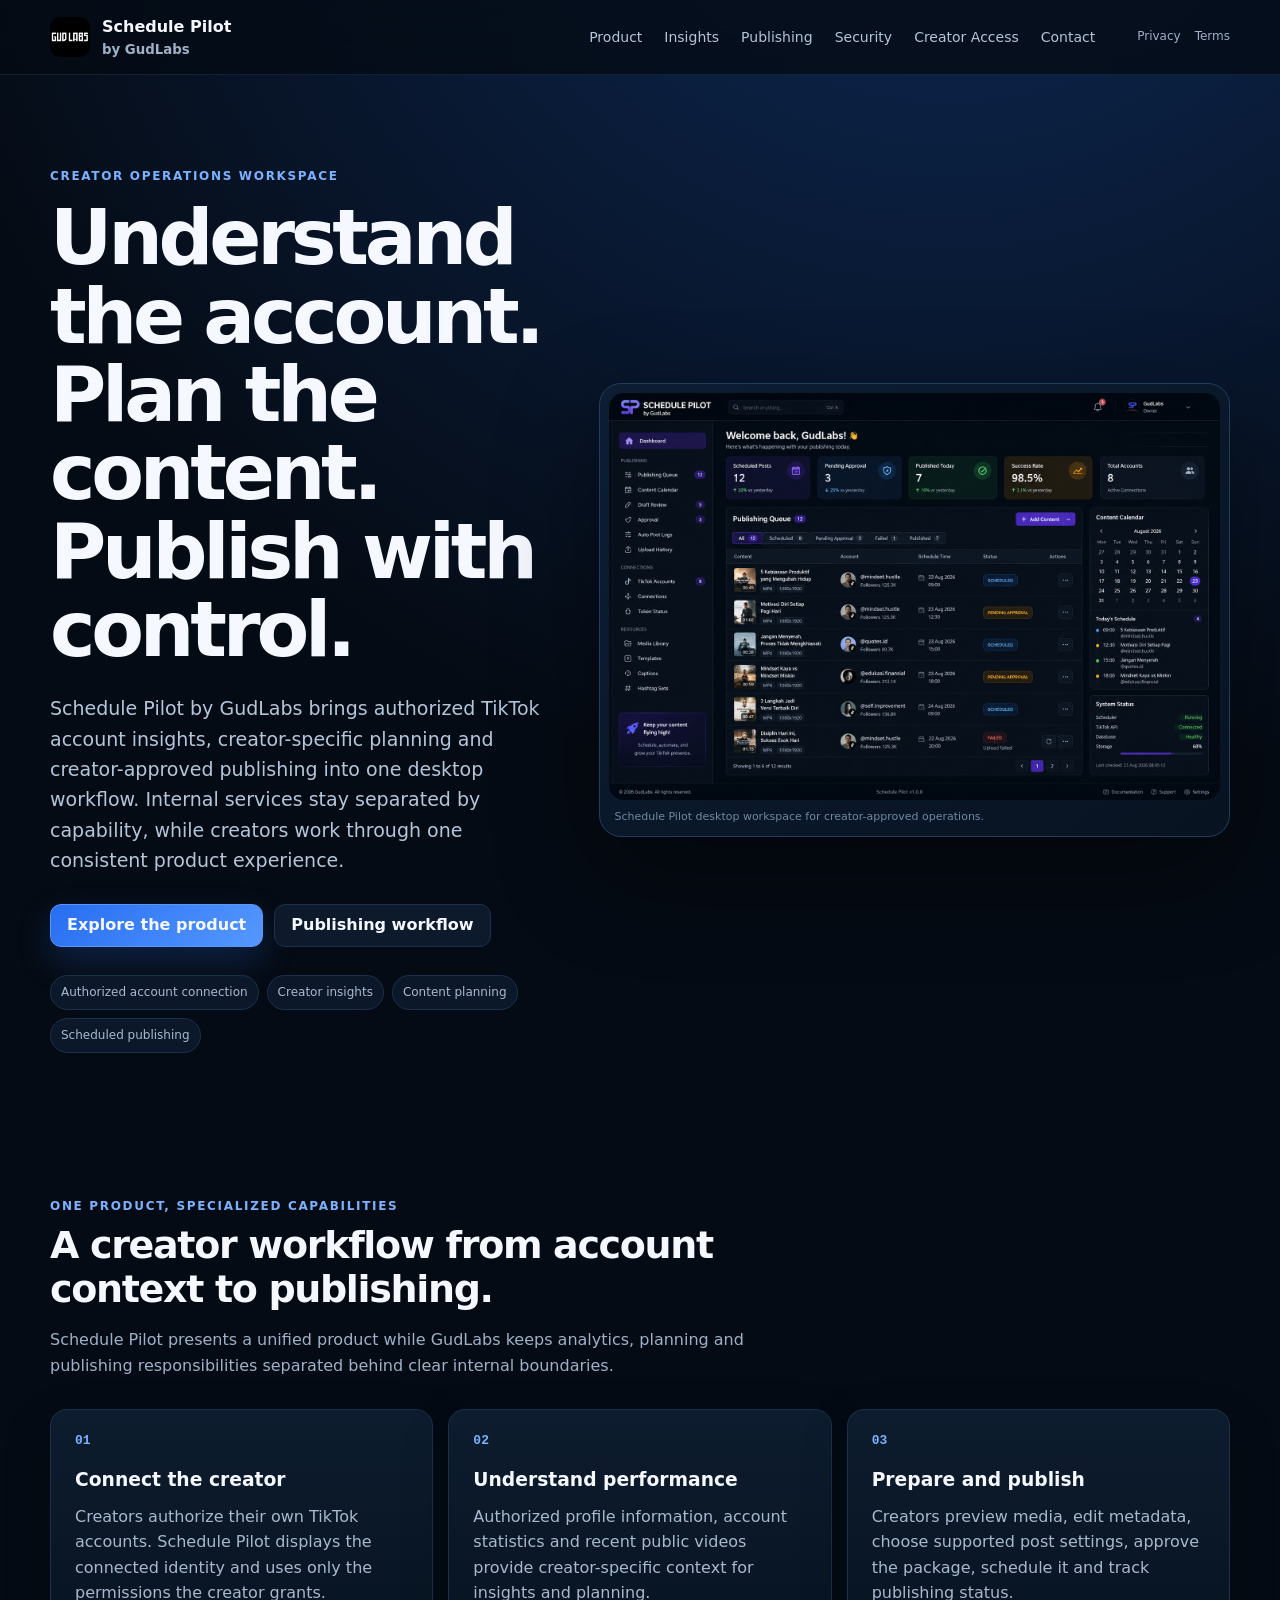
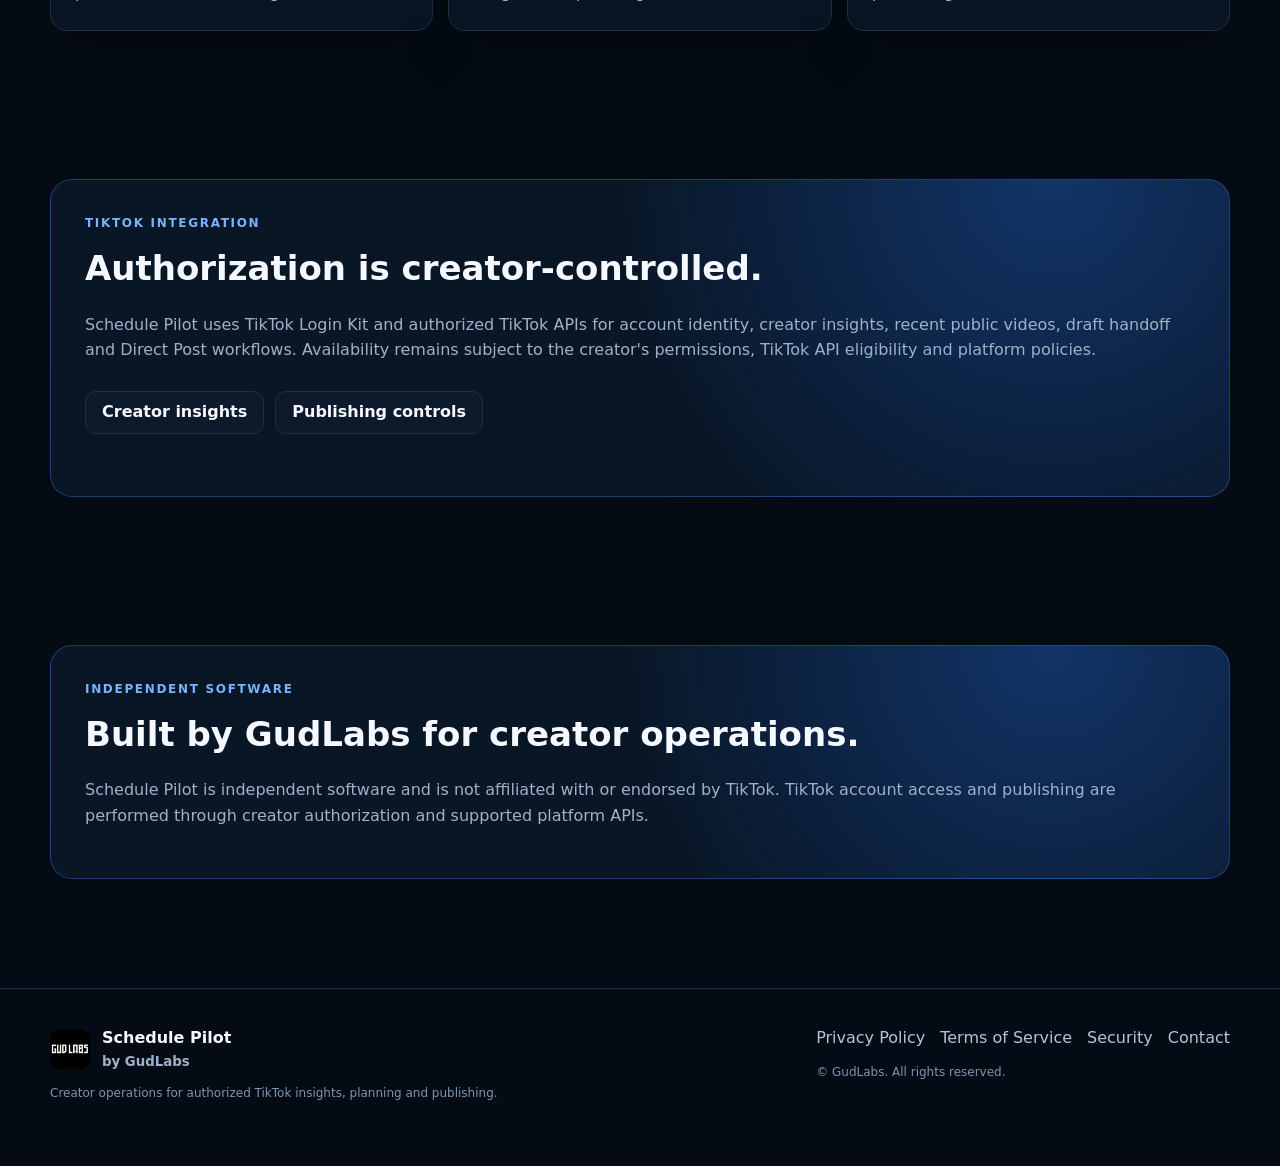
==== commit b52fc632: "Add files via upload" ====
--- a/index.html
+++ b/index.html
@@ -1,6 +1,20 @@
-<!doctype html><html lang="en"><head><meta charset="utf-8"><meta name="viewport" content="width=device-width,initial-scale=1"><title>Schedule Pilot by GudLabs — Creator Publishing Workspace</title><meta name="description" content="Schedule Pilot is a local-first desktop publishing workspace for creators to preview, approve, schedule and publish authorized content with creator control."><link rel="icon" href="assets/gudlabs-logo.jpg"><link rel="stylesheet" href="assets/styles.css"></head><body>
-<header><div class="container nav"><a class="brand" href="index.html"><img src="assets/gudlabs-logo.jpg" alt="GudLabs"><span>Schedule Pilot<small>by GudLabs</small></span></a><nav class="navlinks"><a href="product.html">Product</a><a href="tiktok-publishing.html">Publishing</a><a href="security.html">Security</a><a href="creator-access.html">Creator Access</a><a href="contact.html">Contact</a></nav><div class="legal-links"><a href="privacy.html">Privacy</a><a href="terms.html">Terms</a></div><a class="btn primary" href="creator-access.html">Creator access</a></div></header>
-<main><section class="hero"><div class="container hero-grid"><div><div class="eyebrow">Local-first creator publishing</div><h1>Review it. Schedule it. Publish with control.</h1><p>Schedule Pilot is a desktop publishing workspace built around creator awareness: select original media, preview the exact content, configure platform-supported metadata, approve the package, schedule it, and track publishing status from one place.</p><div class="actions"><a class="btn primary" href="product.html">Explore Schedule Pilot</a><a class="btn" href="tiktok-publishing.html">Publishing workflow</a></div><div class="chips"><span class="chip">Local-first desktop</span><span class="chip">Creator approval</span><span class="chip">Persistent scheduling</span><span class="chip">Official API workflow</span></div></div><div class="product-shot"><img src="assets/product-preview.png" alt="Schedule Pilot interface preview"><div class="shot-note">Product interface concept. Current desktop UI may evolve as creator feedback is incorporated.</div></div></div></section>
-<section><div class="container"><div class="section-head"><div class="eyebrow">Creator control first</div><h2>Automation starts after review, not before it.</h2><p class="muted">Schedule Pilot separates preparation, creator decisions and due-time execution. Protected post settings are reviewed before a job can be armed.</p></div><div class="grid"><div class="card"><div class="num">01</div><h3>Preview the media</h3><p>Creators see the actual local video and target account before scheduling.</p></div><div class="card"><div class="num">02</div><h3>Configure the post</h3><p>Caption, privacy, interactions, cover and commercial disclosure remain creator-controlled.</p></div><div class="card"><div class="num">03</div><h3>Approve and schedule</h3><p>Scheduling is persistent. Rescheduling invalidates the previous arm and requires fresh authorization.</p></div></div></div></section>
-<section><div class="container"><div class="callout"><div class="eyebrow">Independent software</div><h2>Built by GudLabs for creator publishing operations.</h2><p class="muted">Schedule Pilot is independent software and is not affiliated with or endorsed by TikTok. Connected platform operations remain subject to each platform's authorization, API limits and policies.</p></div></div></section></main>
-<footer><div class="container footer"><div><div class="brand"><img src="assets/gudlabs-logo.jpg" alt=""><span>Schedule Pilot<small>by GudLabs</small></span></div><p class="small">Creator-controlled local-first publishing workspace.</p></div><div><div class="footer-links"><a href="privacy.html">Privacy Policy</a><a href="terms.html">Terms of Service</a><a href="security.html">Security</a><a href="contact.html">Contact</a></div><p class="small">© <span data-year></span> GudLabs. All rights reserved.</p></div></div></footer><script src="assets/app.js"></script></body></html>
+<!doctype html><html lang="en"><head><meta charset="utf-8"><meta name="viewport" content="width=device-width,initial-scale=1"><title>Schedule Pilot by GudLabs — Creator Operations Workspace</title><meta name="description" content="Schedule Pilot is a desktop creator operations workspace for authorized TikTok insights, content planning, scheduling and creator-approved publishing."><link rel="icon" href="assets/gudlabs-logo.jpg"><link rel="stylesheet" href="assets/styles.css"></head><body><header><div class="container nav"><a class="brand" href="index.html"><img src="assets/gudlabs-logo.jpg" alt="GudLabs"><span>Schedule Pilot<small>by GudLabs</small></span></a><nav class="navlinks"><a href="product.html">Product</a><a href="insights.html">Insights</a><a href="tiktok-publishing.html">Publishing</a><a href="security.html">Security</a><a href="creator-access.html">Creator Access</a><a href="contact.html">Contact</a></nav><div class="legal-links"><a href="privacy.html">Privacy</a><a href="terms.html">Terms</a></div></div></header><main>
+<section class="hero"><div class="container hero-grid"><div>
+<div class="eyebrow">Creator operations workspace</div>
+<h1>Understand the account. Plan the content. Publish with control.</h1>
+<p>Schedule Pilot by GudLabs brings authorized TikTok account insights, creator-specific planning and creator-approved publishing into one desktop workflow. Internal services stay separated by capability, while creators work through one consistent product experience.</p>
+<div class="actions"><a class="btn primary" href="product.html">Explore the product</a><a class="btn" href="tiktok-publishing.html">Publishing workflow</a></div>
+<div class="chips"><span class="chip">Authorized account connection</span><span class="chip">Creator insights</span><span class="chip">Content planning</span><span class="chip">Scheduled publishing</span></div>
+</div><div class="product-shot"><img src="assets/product-preview.png" alt="Schedule Pilot creator workspace"><div class="shot-note">Schedule Pilot desktop workspace for creator-approved operations.</div></div></div></section>
+
+<section><div class="container"><div class="section-head"><div class="eyebrow">One product, specialized capabilities</div><h2>A creator workflow from account context to publishing.</h2><p class="muted">Schedule Pilot presents a unified product while GudLabs keeps analytics, planning and publishing responsibilities separated behind clear internal boundaries.</p></div>
+<div class="grid">
+<div class="card"><div class="num">01</div><h3>Connect the creator</h3><p>Creators authorize their own TikTok accounts. Schedule Pilot displays the connected identity and uses only the permissions the creator grants.</p></div>
+<div class="card"><div class="num">02</div><h3>Understand performance</h3><p>Authorized profile information, account statistics and recent public videos provide creator-specific context for insights and planning.</p></div>
+<div class="card"><div class="num">03</div><h3>Prepare and publish</h3><p>Creators preview media, edit metadata, choose supported post settings, approve the package, schedule it and track publishing status.</p></div>
+</div></div></section>
+
+<section><div class="container"><div class="callout"><div class="eyebrow">TikTok integration</div><h2>Authorization is creator-controlled.</h2><p class="muted">Schedule Pilot uses TikTok Login Kit and authorized TikTok APIs for account identity, creator insights, recent public videos, draft handoff and Direct Post workflows. Availability remains subject to the creator's permissions, TikTok API eligibility and platform policies.</p><div class="actions"><a class="btn" href="insights.html">Creator insights</a><a class="btn" href="tiktok-publishing.html">Publishing controls</a></div></div></div></section>
+
+<section><div class="container"><div class="callout"><div class="eyebrow">Independent software</div><h2>Built by GudLabs for creator operations.</h2><p class="muted">Schedule Pilot is independent software and is not affiliated with or endorsed by TikTok. TikTok account access and publishing are performed through creator authorization and supported platform APIs.</p></div></div></section>
+</main><footer><div class="container footer"><div><div class="brand"><img src="assets/gudlabs-logo.jpg" alt="GudLabs"><span>Schedule Pilot<small>by GudLabs</small></span></div><p class="small">Creator operations for authorized TikTok insights, planning and publishing.</p></div><div><div class="footer-links"><a href="privacy.html">Privacy Policy</a><a href="terms.html">Terms of Service</a><a href="security.html">Security</a><a href="contact.html">Contact</a></div><p class="small">© <span data-year></span> GudLabs. All rights reserved.</p></div></div></footer><script src="assets/app.js"></script></body></html>
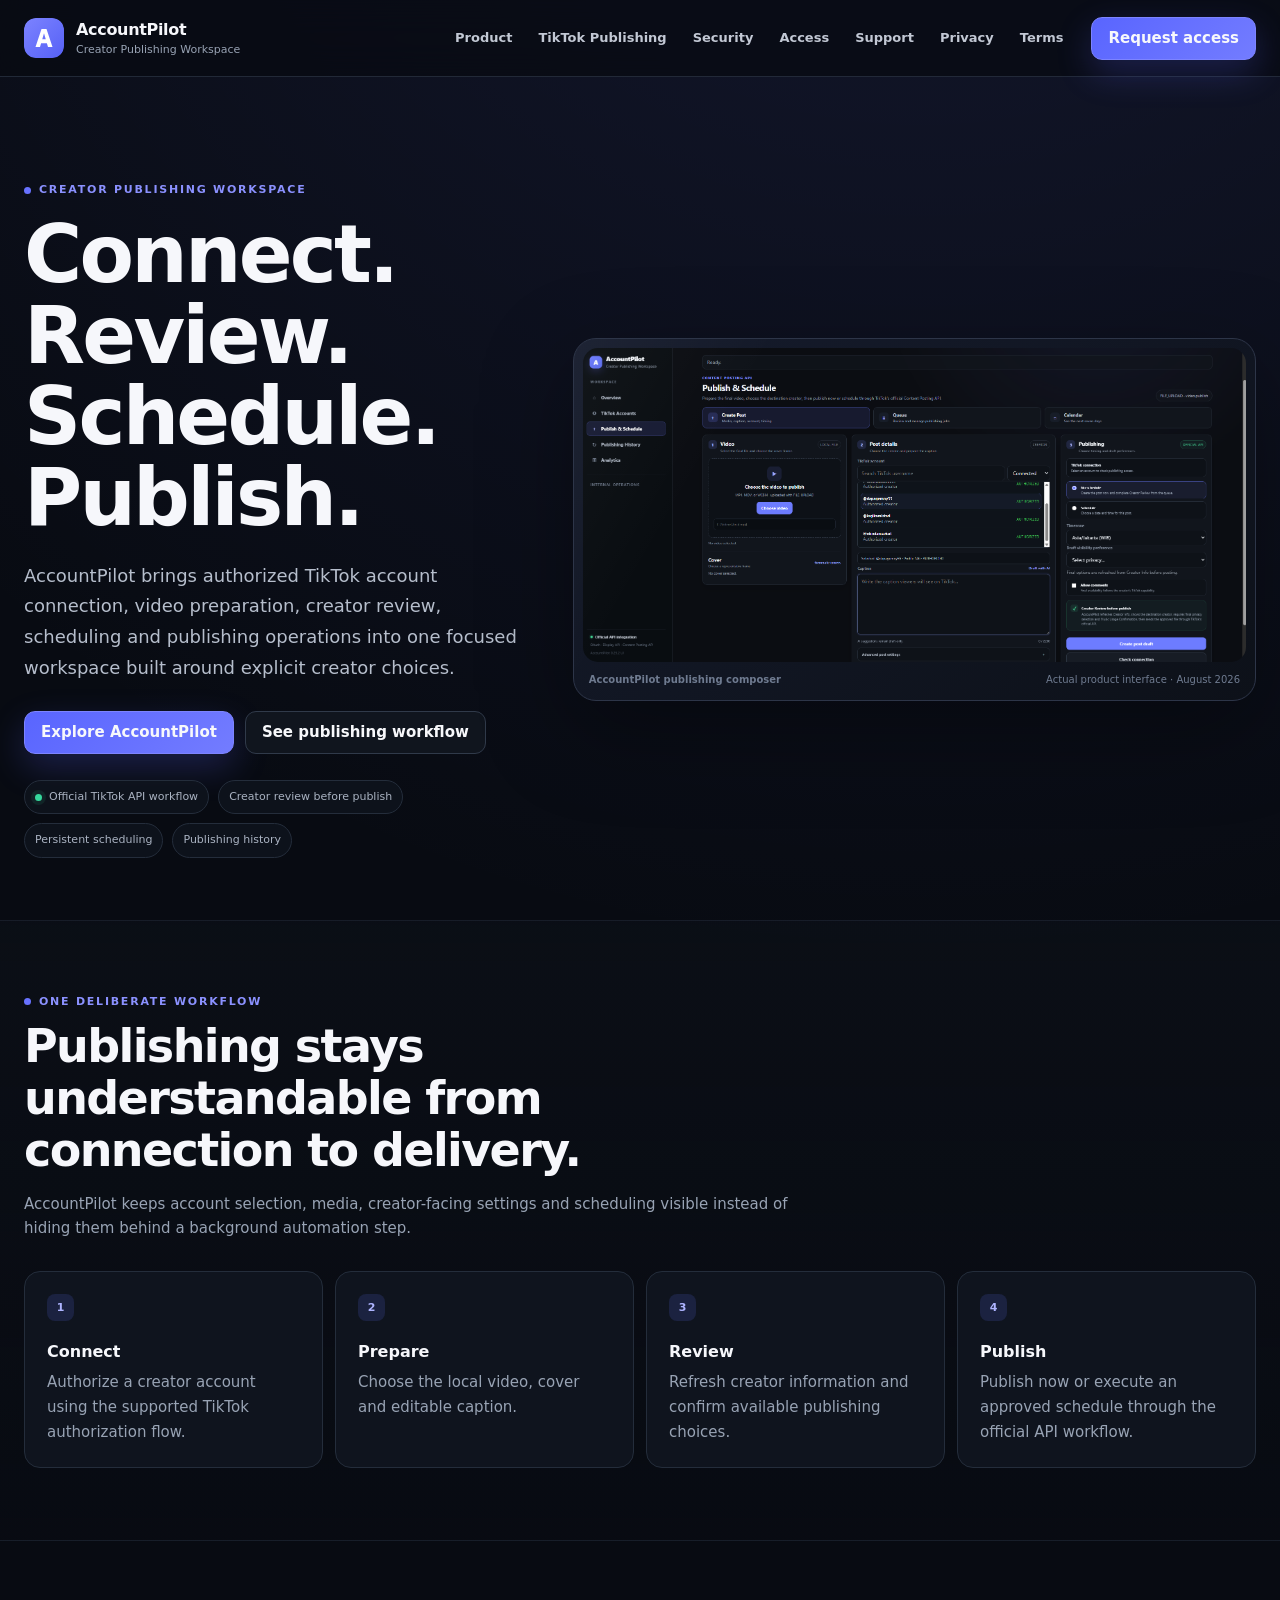
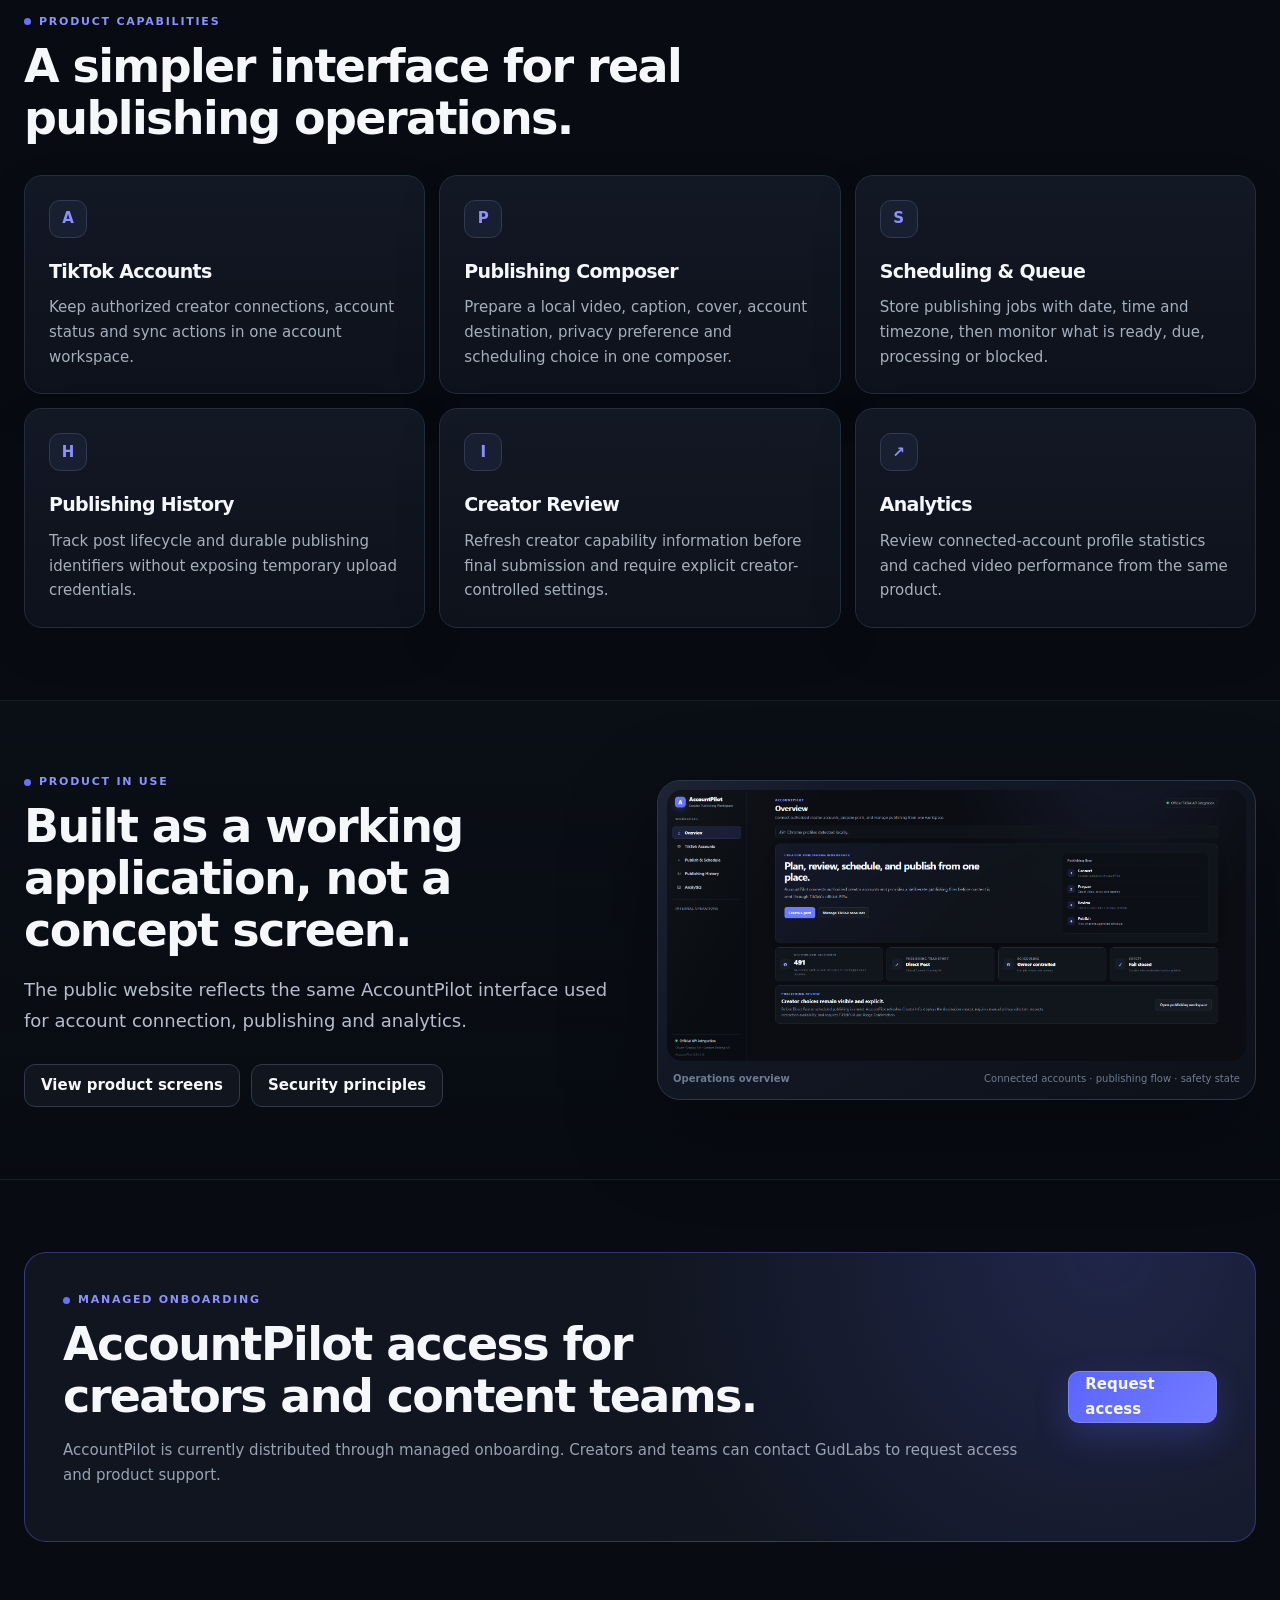
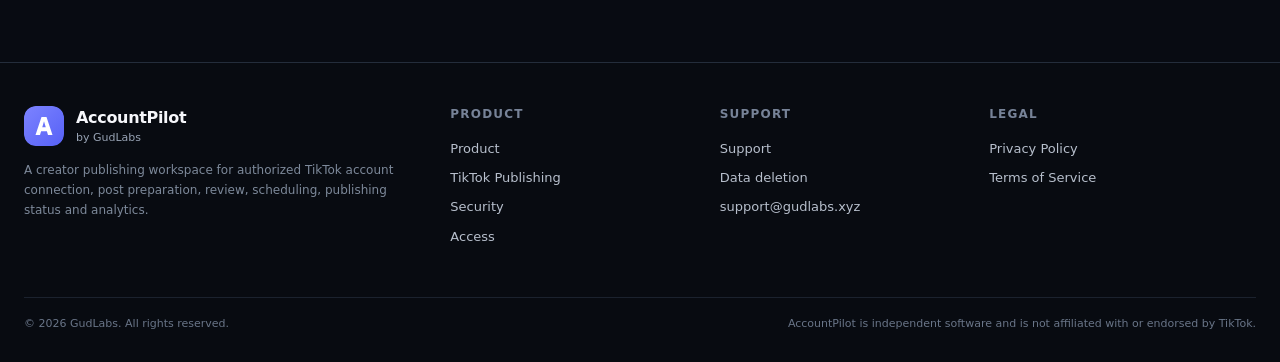
==== commit 520a3160: "Add files via upload" ====
--- a/index.html
+++ b/index.html
@@ -1,20 +1,5 @@
-<!doctype html><html lang="en"><head><meta charset="utf-8"><meta name="viewport" content="width=device-width,initial-scale=1"><title>Schedule Pilot by GudLabs — Creator Operations Workspace</title><meta name="description" content="Schedule Pilot is a desktop creator operations workspace for authorized TikTok insights, content planning, scheduling and creator-approved publishing."><link rel="icon" href="assets/gudlabs-logo.jpg"><link rel="stylesheet" href="assets/styles.css"></head><body><header><div class="container nav"><a class="brand" href="index.html"><img src="assets/gudlabs-logo.jpg" alt="GudLabs"><span>Schedule Pilot<small>by GudLabs</small></span></a><nav class="navlinks"><a href="product.html">Product</a><a href="insights.html">Insights</a><a href="tiktok-publishing.html">Publishing</a><a href="security.html">Security</a><a href="creator-access.html">Creator Access</a><a href="contact.html">Contact</a></nav><div class="legal-links"><a href="privacy.html">Privacy</a><a href="terms.html">Terms</a></div></div></header><main>
-<section class="hero"><div class="container hero-grid"><div>
-<div class="eyebrow">Creator operations workspace</div>
-<h1>Understand the account. Plan the content. Publish with control.</h1>
-<p>Schedule Pilot by GudLabs brings authorized TikTok account insights, creator-specific planning and creator-approved publishing into one desktop workflow. Internal services stay separated by capability, while creators work through one consistent product experience.</p>
-<div class="actions"><a class="btn primary" href="product.html">Explore the product</a><a class="btn" href="tiktok-publishing.html">Publishing workflow</a></div>
-<div class="chips"><span class="chip">Authorized account connection</span><span class="chip">Creator insights</span><span class="chip">Content planning</span><span class="chip">Scheduled publishing</span></div>
-</div><div class="product-shot"><img src="assets/product-preview.png" alt="Schedule Pilot creator workspace"><div class="shot-note">Schedule Pilot desktop workspace for creator-approved operations.</div></div></div></section>
-
-<section><div class="container"><div class="section-head"><div class="eyebrow">One product, specialized capabilities</div><h2>A creator workflow from account context to publishing.</h2><p class="muted">Schedule Pilot presents a unified product while GudLabs keeps analytics, planning and publishing responsibilities separated behind clear internal boundaries.</p></div>
-<div class="grid">
-<div class="card"><div class="num">01</div><h3>Connect the creator</h3><p>Creators authorize their own TikTok accounts. Schedule Pilot displays the connected identity and uses only the permissions the creator grants.</p></div>
-<div class="card"><div class="num">02</div><h3>Understand performance</h3><p>Authorized profile information, account statistics and recent public videos provide creator-specific context for insights and planning.</p></div>
-<div class="card"><div class="num">03</div><h3>Prepare and publish</h3><p>Creators preview media, edit metadata, choose supported post settings, approve the package, schedule it and track publishing status.</p></div>
-</div></div></section>
-
-<section><div class="container"><div class="callout"><div class="eyebrow">TikTok integration</div><h2>Authorization is creator-controlled.</h2><p class="muted">Schedule Pilot uses TikTok Login Kit and authorized TikTok APIs for account identity, creator insights, recent public videos, draft handoff and Direct Post workflows. Availability remains subject to the creator's permissions, TikTok API eligibility and platform policies.</p><div class="actions"><a class="btn" href="insights.html">Creator insights</a><a class="btn" href="tiktok-publishing.html">Publishing controls</a></div></div></div></section>
-
-<section><div class="container"><div class="callout"><div class="eyebrow">Independent software</div><h2>Built by GudLabs for creator operations.</h2><p class="muted">Schedule Pilot is independent software and is not affiliated with or endorsed by TikTok. TikTok account access and publishing are performed through creator authorization and supported platform APIs.</p></div></div></section>
-</main><footer><div class="container footer"><div><div class="brand"><img src="assets/gudlabs-logo.jpg" alt="GudLabs"><span>Schedule Pilot<small>by GudLabs</small></span></div><p class="small">Creator operations for authorized TikTok insights, planning and publishing.</p></div><div><div class="footer-links"><a href="privacy.html">Privacy Policy</a><a href="terms.html">Terms of Service</a><a href="security.html">Security</a><a href="contact.html">Contact</a></div><p class="small">© <span data-year></span> GudLabs. All rights reserved.</p></div></div></footer><script src="assets/app.js"></script></body></html>+<!doctype html><html lang="en"><head><meta charset="utf-8"><meta name="viewport" content="width=device-width,initial-scale=1"><title>AccountPilot by GudLabs — Creator Publishing Workspace</title><meta name="description" content="AccountPilot is a creator publishing workspace for authorized TikTok account connection, post preparation, review, scheduling, publishing status and analytics."><meta name="theme-color" content="#080b12"><meta property="og:type" content="website"><meta property="og:site_name" content="AccountPilot"><meta property="og:title" content="AccountPilot by GudLabs — Creator Publishing Workspace"><meta property="og:description" content="AccountPilot is a creator publishing workspace for authorized TikTok account connection, post preparation, review, scheduling, publishing status and analytics."><meta property="og:image" content="https://accountpilot.gudlabs.xyz/assets/accountpilot-publishing.png"><link rel="canonical" href="https://accountpilot.gudlabs.xyz/"><link rel="icon" type="image/svg+xml" href="assets/accountpilot-mark.svg"><link rel="stylesheet" href="assets/styles.css"></head><body><header class="topbar"><div class="container nav"><a class="brand" href="index.html"><img class="brand-mark" src="assets/accountpilot-mark.svg" alt=""><span class="brand-copy"><strong>AccountPilot</strong><small>Creator Publishing Workspace</small></span></a><nav class="navlinks" aria-label="Primary"><a href="product.html">Product</a><a href="tiktok-publishing.html">TikTok Publishing</a><a href="security.html">Security</a><a href="creator-access.html">Access</a><a href="contact.html">Support</a><a href="privacy.html">Privacy</a><a href="terms.html">Terms</a></nav><div class="nav-actions"><a class="btn primary" href="creator-access.html">Request access</a><button class="btn menu-btn" type="button" aria-label="Open navigation" aria-expanded="false" data-menu-button>☰</button></div></div><nav class="mobile-menu" data-mobile-menu><a href="product.html">Product</a><a href="tiktok-publishing.html">TikTok Publishing</a><a href="security.html">Security</a><a href="creator-access.html">Access</a><a href="contact.html">Support</a><a href="privacy.html">Privacy Policy</a><a href="terms.html">Terms of Service</a></nav></header><main><section class="hero"><div class="container hero-grid"><div><div class="eyebrow">Creator publishing workspace</div><h1>Connect. Review. Schedule. Publish.</h1><p class="lead">AccountPilot brings authorized TikTok account connection, video preparation, creator review, scheduling and publishing operations into one focused workspace built around explicit creator choices.</p><div class="actions"><a class="btn primary" href="product.html">Explore AccountPilot</a><a class="btn" href="tiktok-publishing.html">See publishing workflow</a></div><div class="trust-row"><span class="pill"><i class="dot"></i> Official TikTok API workflow</span><span class="pill">Creator review before publish</span><span class="pill">Persistent scheduling</span><span class="pill">Publishing history</span></div></div><div class="product-frame"><img src="assets/accountpilot-publishing.png" alt="AccountPilot Publish and Schedule composer"><div class="product-caption"><strong>AccountPilot publishing composer</strong><span>Actual product interface · August 2026</span></div></div></div></section>
+<section class="section alt"><div class="container"><div class="section-head"><div class="eyebrow">One deliberate workflow</div><h2>Publishing stays understandable from connection to delivery.</h2><p class="muted">AccountPilot keeps account selection, media, creator-facing settings and scheduling visible instead of hiding them behind a background automation step.</p></div><div class="flow"><div class="flow-step"><span class="step-no">1</span><b>Connect</b><span class="muted">Authorize a creator account using the supported TikTok authorization flow.</span></div><div class="flow-step"><span class="step-no">2</span><b>Prepare</b><span class="muted">Choose the local video, cover and editable caption.</span></div><div class="flow-step"><span class="step-no">3</span><b>Review</b><span class="muted">Refresh creator information and confirm available publishing choices.</span></div><div class="flow-step"><span class="step-no">4</span><b>Publish</b><span class="muted">Publish now or execute an approved schedule through the official API workflow.</span></div></div></div></section>
+<section class="section"><div class="container"><div class="section-head"><div class="eyebrow">Product capabilities</div><h2>A simpler interface for real publishing operations.</h2></div><div class="grid"><div class="card"><div class="card-icon">A</div><h3>TikTok Accounts</h3><p>Keep authorized creator connections, account status and sync actions in one account workspace.</p></div><div class="card"><div class="card-icon">P</div><h3>Publishing Composer</h3><p>Prepare a local video, caption, cover, account destination, privacy preference and scheduling choice in one composer.</p></div><div class="card"><div class="card-icon">S</div><h3>Scheduling & Queue</h3><p>Store publishing jobs with date, time and timezone, then monitor what is ready, due, processing or blocked.</p></div><div class="card"><div class="card-icon">H</div><h3>Publishing History</h3><p>Track post lifecycle and durable publishing identifiers without exposing temporary upload credentials.</p></div><div class="card"><div class="card-icon">I</div><h3>Creator Review</h3><p>Refresh creator capability information before final submission and require explicit creator-controlled settings.</p></div><div class="card"><div class="card-icon">↗</div><h3>Analytics</h3><p>Review connected-account profile statistics and cached video performance from the same product.</p></div></div></div></section>
+<section class="section alt"><div class="container split"><div><div class="eyebrow">Product in use</div><h2>Built as a working application, not a concept screen.</h2><p class="lead">The public website reflects the same AccountPilot interface used for account connection, publishing and analytics.</p><div class="actions"><a class="btn" href="product.html">View product screens</a><a class="btn" href="security.html">Security principles</a></div></div><div class="product-frame"><img src="assets/accountpilot-overview.png" alt="AccountPilot Overview workspace"><div class="product-caption"><strong>Operations overview</strong><span>Connected accounts · publishing flow · safety state</span></div></div></div></section>
+<section class="section"><div class="container callout"><div class="callout-row"><div><div class="eyebrow">Managed onboarding</div><h2>AccountPilot access for creators and content teams.</h2><p class="muted">AccountPilot is currently distributed through managed onboarding. Creators and teams can contact GudLabs to request access and product support.</p></div><a class="btn primary" href="creator-access.html">Request access</a></div></div></section></main><footer class="footer-wrap"><div class="container footer"><div><a class="brand" href="index.html"><img class="brand-mark" src="assets/accountpilot-mark.svg" alt=""><span class="brand-copy"><strong>AccountPilot</strong><small>by GudLabs</small></span></a><p class="footer-note">A creator publishing workspace for authorized TikTok account connection, post preparation, review, scheduling, publishing status and analytics.</p></div><div><h4>Product</h4><div class="footer-links"><a href="product.html">Product</a><a href="tiktok-publishing.html">TikTok Publishing</a><a href="security.html">Security</a><a href="creator-access.html">Access</a></div></div><div><h4>Support</h4><div class="footer-links"><a href="contact.html">Support</a><a href="data-deletion.html">Data deletion</a><a href="mailto:support@gudlabs.xyz">support@gudlabs.xyz</a></div></div><div><h4>Legal</h4><div class="footer-links"><a href="privacy.html">Privacy Policy</a><a href="terms.html">Terms of Service</a></div></div></div><div class="container copyright"><span>© <span data-year></span> GudLabs. All rights reserved.</span><span>AccountPilot is independent software and is not affiliated with or endorsed by TikTok.</span></div></footer><script src="assets/app.js"></script></body></html>
--- a/assets/styles.css
+++ b/assets/styles.css
@@ -1 +1,9 @@
-:root{--bg:#050b14;--bg2:#071321;--panel:#0c1828;--line:#1c304b;--text:#f6f8ff;--muted:#9fb1c8;--blue:#4a8dff;--blue2:#7bb2ff;--green:#41d69a;--amber:#ffc85c;--max:1180px}*{box-sizing:border-box}html{scroll-behavior:smooth}body{margin:0;background:radial-gradient(circle at 74% -10%,#0e2b5a 0,transparent 34%),var(--bg);color:var(--text);font:16px/1.6 Inter,ui-sans-serif,system-ui,-apple-system,"Segoe UI",sans-serif}a{color:inherit;text-decoration:none}.container{width:min(var(--max),calc(100% - 40px));margin:auto}header{position:sticky;top:0;z-index:20;background:rgba(5,11,20,.78);backdrop-filter:blur(18px);border-bottom:1px solid rgba(92,126,170,.18)}.nav{height:74px;display:flex;align-items:center;gap:28px}.brand{display:flex;align-items:center;gap:12px;font-weight:850}.brand img{width:40px;height:40px;border-radius:10px;object-fit:cover}.brand small{display:block;color:var(--muted);font-weight:600}.navlinks{display:flex;gap:22px;margin-left:auto;color:#b5c4d7;font-size:14px}.navlinks a:hover{color:#fff}.btn{display:inline-flex;align-items:center;justify-content:center;min-height:43px;padding:0 16px;border:1px solid var(--line);border-radius:11px;background:#0d1a2c;font-weight:750}.btn.primary{background:linear-gradient(135deg,#276ef1,#5598ff);border-color:#5598ff;box-shadow:0 14px 34px rgba(45,112,235,.23)}.hero{padding:92px 0 70px}.hero-grid{display:grid;grid-template-columns:.88fr 1.12fr;gap:54px;align-items:center}.eyebrow{color:var(--blue2);font-size:12px;font-weight:850;letter-spacing:.14em;text-transform:uppercase}.hero h1{font-size:clamp(48px,6vw,78px);line-height:1.02;letter-spacing:-.055em;margin:13px 0 24px}.hero p{font-size:19px;color:#b4c6da;max-width:700px}.actions{display:flex;gap:11px;flex-wrap:wrap;margin:28px 0}.chips{display:flex;gap:8px;flex-wrap:wrap}.chip{padding:7px 10px;border:1px solid var(--line);border-radius:999px;color:#a9bad0;font-size:12px;background:rgba(14,29,48,.75)}.product-shot{padding:9px;border:1px solid #233c5d;border-radius:22px;background:linear-gradient(145deg,#0c1d34,#081321);box-shadow:0 35px 100px rgba(0,0,0,.43)}.product-shot img{display:block;width:100%;border-radius:15px}.shot-note{font-size:11px;color:#7288a5;margin:8px 5px 1px}section{padding:74px 0}.section-head{max-width:760px;margin-bottom:30px}.section-head h2{font-size:38px;line-height:1.15;letter-spacing:-.035em;margin:8px 0 11px}.muted{color:var(--muted)}.grid{display:grid;grid-template-columns:repeat(3,1fr);gap:15px}.grid.two{grid-template-columns:repeat(2,1fr)}.card{padding:24px;border:1px solid var(--line);border-radius:17px;background:linear-gradient(180deg,rgba(14,29,48,.94),rgba(8,20,35,.94));box-shadow:0 18px 50px rgba(0,0,0,.18)}.card h3{margin:4px 0 9px}.card p{margin:0;color:#a8b9ce}.num{font:800 13px/1 ui-monospace,monospace;color:var(--blue2);margin-bottom:18px}.flow{display:grid;grid-template-columns:repeat(4,1fr);gap:11px}.step{padding:19px;border:1px solid var(--line);border-radius:15px;background:#091625}.step b{display:block;margin-bottom:6px}.callout{padding:34px;border:1px solid rgba(74,141,255,.32);border-radius:22px;background:radial-gradient(circle at 85% 0,#123468 0,transparent 42%),#091626}.callout h2{font-size:34px;margin:8px 0}.tablewrap{overflow:auto;border:1px solid var(--line);border-radius:16px}table{width:100%;border-collapse:collapse;background:#091625}th,td{text-align:left;padding:15px;border-bottom:1px solid var(--line);vertical-align:top}th{color:#b9c9dc}.legal{max-width:880px}.legal h2{margin-top:36px}.notice{padding:14px 16px;border:1px solid rgba(255,200,92,.25);border-radius:12px;background:rgba(255,200,92,.07);color:#dacaa5}footer{border-top:1px solid var(--line);padding:36px 0 50px;margin-top:35px}.footer{display:flex;gap:30px;justify-content:space-between;align-items:flex-start}.footer-links{display:flex;gap:15px;flex-wrap:wrap;color:#b4c4d7}.small{font-size:12px;color:#7e94ae}.legal-links{display:flex;gap:14px;align-items:center;margin-left:14px}.legal-links a{font-size:12px;color:#9fb1c8}@media(max-width:900px){.navlinks{display:none}.legal-links{margin-left:auto}.hero-grid,.grid,.grid.two,.flow{grid-template-columns:1fr}.hero{padding-top:64px}.product-shot{margin-top:10px}}@media(max-width:620px){.container{width:min(100% - 24px,var(--max))}.hero h1{font-size:44px}.footer{display:grid}.nav .btn{display:none}.legal-links{display:none}}
+:root{
+  --bg:#080b12;--bg2:#0b0f18;--surface:#10151e;--surface2:#131925;--surface3:#171e2b;
+  --line:#242d3b;--line2:#303a4a;--text:#f6f7fb;--muted:#98a3b4;--muted2:#6f7b90;
+  --primary:#6872ff;--primary2:#8b91ff;--green:#36d79c;--amber:#f6bd55;--red:#ff6874;
+  --max:1240px;--radius:18px;--shadow:0 28px 90px rgba(0,0,0,.34)
+}
+*{box-sizing:border-box}html{scroll-behavior:smooth}body{margin:0;background:radial-gradient(circle at 72% -12%,rgba(104,114,255,.13),transparent 34%),var(--bg);color:var(--text);font:15px/1.65 Inter,ui-sans-serif,system-ui,-apple-system,BlinkMacSystemFont,"Segoe UI",sans-serif;-webkit-font-smoothing:antialiased}a{color:inherit;text-decoration:none}button,input,textarea{font:inherit}.container{width:min(var(--max),calc(100% - 48px));margin:auto}.topbar{position:sticky;top:0;z-index:50;border-bottom:1px solid rgba(48,58,74,.65);background:rgba(8,11,18,.78);backdrop-filter:blur(18px)}.nav{height:76px;display:flex;align-items:center;gap:28px}.brand{display:flex;align-items:center;gap:12px;min-width:max-content}.brand-mark{width:40px;height:40px;border-radius:12px}.brand-copy strong{display:block;font-size:16px;letter-spacing:-.02em}.brand-copy small{display:block;color:var(--muted);font-size:11px;margin-top:-2px}.navlinks{display:flex;gap:26px;margin-left:auto;align-items:center;color:#c2c8d4;font-size:13px;font-weight:650}.navlinks a:hover,.navlinks a[aria-current="page"]{color:#fff}.nav-actions{display:flex;align-items:center;gap:10px}.btn{display:inline-flex;align-items:center;justify-content:center;gap:8px;min-height:43px;padding:0 16px;border:1px solid var(--line2);border-radius:11px;background:var(--surface);color:#f7f8fb;font-weight:750;transition:.18s ease;cursor:pointer}.btn:hover{transform:translateY(-1px);border-color:#46516a;background:#151b27}.btn.primary{background:linear-gradient(135deg,#5965ff,#737cff);border-color:#7d84ff;box-shadow:0 13px 35px rgba(90,101,255,.24)}.btn.subtle{background:transparent}.menu-btn{display:none;width:43px;padding:0}.hero{padding:104px 0 62px}.hero.compact{padding:78px 0 30px}.hero-grid{display:grid;grid-template-columns:.84fr 1.16fr;gap:54px;align-items:center}.eyebrow{display:flex;align-items:center;gap:8px;color:var(--primary2);font-size:11px;font-weight:900;letter-spacing:.16em;text-transform:uppercase}.eyebrow:before{content:"";width:7px;height:7px;border-radius:99px;background:var(--primary)}h1,h2,h3{letter-spacing:-.035em}h1{font-size:clamp(48px,6.2vw,80px);line-height:1.02;margin:16px 0 22px;max-width:880px}h2{font-size:clamp(32px,4vw,46px);line-height:1.13;margin:10px 0 12px}h3{font-size:19px;margin:0 0 8px}.lead{font-size:18px;line-height:1.7;color:#b6becc;max-width:720px}.muted{color:var(--muted)}.fine{color:var(--muted2);font-size:12px}.actions{display:flex;gap:11px;flex-wrap:wrap;margin-top:28px}.trust-row{display:flex;gap:9px;flex-wrap:wrap;margin-top:26px}.pill{display:inline-flex;align-items:center;gap:7px;border:1px solid var(--line);background:rgba(16,21,30,.74);padding:7px 10px;border-radius:999px;color:#aab3c2;font-size:11px}.dot{width:7px;height:7px;border-radius:50%;background:var(--green);box-shadow:0 0 0 4px rgba(54,215,156,.09)}.product-frame{border:1px solid #2d3548;border-radius:23px;padding:9px;background:linear-gradient(145deg,#151b2c,#0d1119);box-shadow:var(--shadow);overflow:hidden;position:relative}.product-frame:before{content:"";position:absolute;inset:0;pointer-events:none;background:linear-gradient(120deg,rgba(255,255,255,.04),transparent 23%)}.product-frame img{display:block;width:100%;border-radius:15px}.product-caption{display:flex;justify-content:space-between;gap:16px;padding:10px 6px 2px;color:var(--muted2);font-size:10px}.section{padding:72px 0}.section.alt{border-top:1px solid rgba(36,45,59,.55);border-bottom:1px solid rgba(36,45,59,.55);background:linear-gradient(180deg,rgba(16,21,30,.32),rgba(8,11,18,.05))}.section-head{max-width:780px;margin-bottom:30px}.grid{display:grid;grid-template-columns:repeat(3,1fr);gap:14px}.grid.two{grid-template-columns:repeat(2,1fr)}.grid.four{grid-template-columns:repeat(4,1fr)}.card{padding:24px;border:1px solid var(--line);border-radius:var(--radius);background:linear-gradient(180deg,rgba(19,25,37,.96),rgba(13,18,27,.96));box-shadow:0 18px 45px rgba(0,0,0,.13)}.card-icon{width:38px;height:38px;border:1px solid #303a52;background:#181f31;border-radius:11px;display:grid;place-items:center;color:var(--primary2);font-size:15px;font-weight:900;margin-bottom:18px}.card p{margin:0;color:#a6afbd}.kicker{font-size:11px;font-weight:850;text-transform:uppercase;letter-spacing:.12em;color:#71809b;margin-bottom:7px}.metric{font-size:25px;font-weight:900;letter-spacing:-.04em}.flow{display:grid;grid-template-columns:repeat(4,1fr);gap:12px}.flow-step{min-height:150px;padding:22px;border:1px solid var(--line);border-radius:16px;background:#0f141e}.step-no{display:grid;place-items:center;width:27px;height:27px;border-radius:8px;background:#1b2240;color:#aeb4ff;font-size:11px;font-weight:900;margin-bottom:18px}.flow-step b{display:block;font-size:16px;margin-bottom:5px}.split{display:grid;grid-template-columns:1fr 1fr;gap:34px;align-items:center}.checklist{display:grid;gap:11px;margin-top:20px}.check{display:flex;gap:12px;align-items:flex-start;padding:14px 15px;border:1px solid var(--line);border-radius:13px;background:rgba(16,21,30,.72)}.checkmark{flex:0 0 23px;height:23px;border-radius:7px;display:grid;place-items:center;background:rgba(54,215,156,.12);color:var(--green);font-weight:900}.gallery{display:grid;grid-template-columns:1.15fr .85fr;gap:14px}.gallery-stack{display:grid;gap:14px}.shot-card{padding:8px;border:1px solid var(--line);border-radius:18px;background:var(--surface)}.shot-card img{display:block;width:100%;border-radius:12px}.shot-label{padding:11px 8px 6px}.shot-label strong{display:block}.shot-label span{color:var(--muted);font-size:12px}.callout{padding:38px;border:1px solid rgba(104,114,255,.36);border-radius:22px;background:radial-gradient(circle at 88% 0,rgba(104,114,255,.18),transparent 42%),#101520}.callout h2{max-width:760px}.callout-row{display:flex;justify-content:space-between;align-items:center;gap:24px}.legal{max-width:900px}.legal h1{font-size:clamp(42px,5vw,62px)}.legal h2{font-size:24px;margin-top:38px}.legal h3{margin-top:26px}.legal p,.legal li{color:#b0b8c5}.legal a{color:#adb4ff;text-decoration:underline;text-underline-offset:3px}.legal ul{padding-left:21px}.notice{padding:17px 18px;border:1px solid rgba(104,114,255,.26);border-radius:13px;background:rgba(104,114,255,.06);color:#bdc3d4}.support-grid{display:grid;grid-template-columns:repeat(3,1fr);gap:14px}.support-card{display:flex;flex-direction:column;min-height:190px}.support-card .btn{margin-top:auto;align-self:flex-start}.status-badge{display:inline-flex;align-items:center;gap:8px;width:max-content;border:1px solid rgba(54,215,156,.25);background:rgba(54,215,156,.06);color:#81e6bf;padding:7px 10px;border-radius:999px;font-size:11px}.tablewrap{overflow:auto;border:1px solid var(--line);border-radius:16px}table{width:100%;border-collapse:collapse;background:#0f141e}th,td{text-align:left;padding:15px;border-bottom:1px solid var(--line);vertical-align:top}th{color:#c5ccd8;font-size:12px}td{color:#a8b2c1}.footer-wrap{margin-top:48px;border-top:1px solid var(--line);background:#080b11}.footer{padding:42px 0 50px;display:grid;grid-template-columns:1.25fr .75fr .75fr .85fr;gap:34px}.footer h4{font-size:12px;text-transform:uppercase;letter-spacing:.1em;color:#778398;margin:0 0 13px}.footer-links{display:grid;gap:8px;color:#b7bfcc;font-size:13px}.footer-links a:hover{color:#fff}.footer-note{max-width:370px;color:#7d899a;font-size:12px;margin-top:14px}.copyright{border-top:1px solid rgba(36,45,59,.7);padding:17px 0 28px;display:flex;justify-content:space-between;gap:20px;color:#697588;font-size:11px}.mobile-menu{display:none}.legal-quick{display:flex;gap:10px;flex-wrap:wrap;margin-top:18px}.legal-quick a{font-size:12px;color:#b7c0d0;border:1px solid var(--line);padding:7px 10px;border-radius:10px}.badge-row{display:flex;gap:8px;flex-wrap:wrap;margin:18px 0 0}.badge{border:1px solid var(--line);background:#111722;color:#9eabba;padding:7px 10px;border-radius:9px;font-size:11px}
+@media(max-width:1020px){.hero-grid,.split{grid-template-columns:1fr}.hero-grid{gap:34px}.grid.four{grid-template-columns:repeat(2,1fr)}.gallery{grid-template-columns:1fr}.footer{grid-template-columns:1fr 1fr}.navlinks{display:none}.menu-btn{display:inline-flex}.nav-actions>.btn.primary{display:none}.mobile-menu.open{display:grid;position:fixed;z-index:49;top:76px;left:0;right:0;background:#0b0f17;border-bottom:1px solid var(--line);padding:12px 24px 20px}.mobile-menu a{padding:13px 4px;border-bottom:1px solid #171e2a;color:#c6cdd8;font-weight:700}}
+@media(max-width:760px){.container{width:min(var(--max),calc(100% - 28px))}.hero{padding:72px 0 48px}.hero.compact{padding-top:56px}h1{font-size:45px}.grid,.grid.two,.grid.four,.flow,.support-grid{grid-template-columns:1fr}.callout-row{display:grid}.footer{grid-template-columns:1fr}.copyright{display:grid}.product-caption{display:block}.product-caption span{display:block;margin-top:3px}}
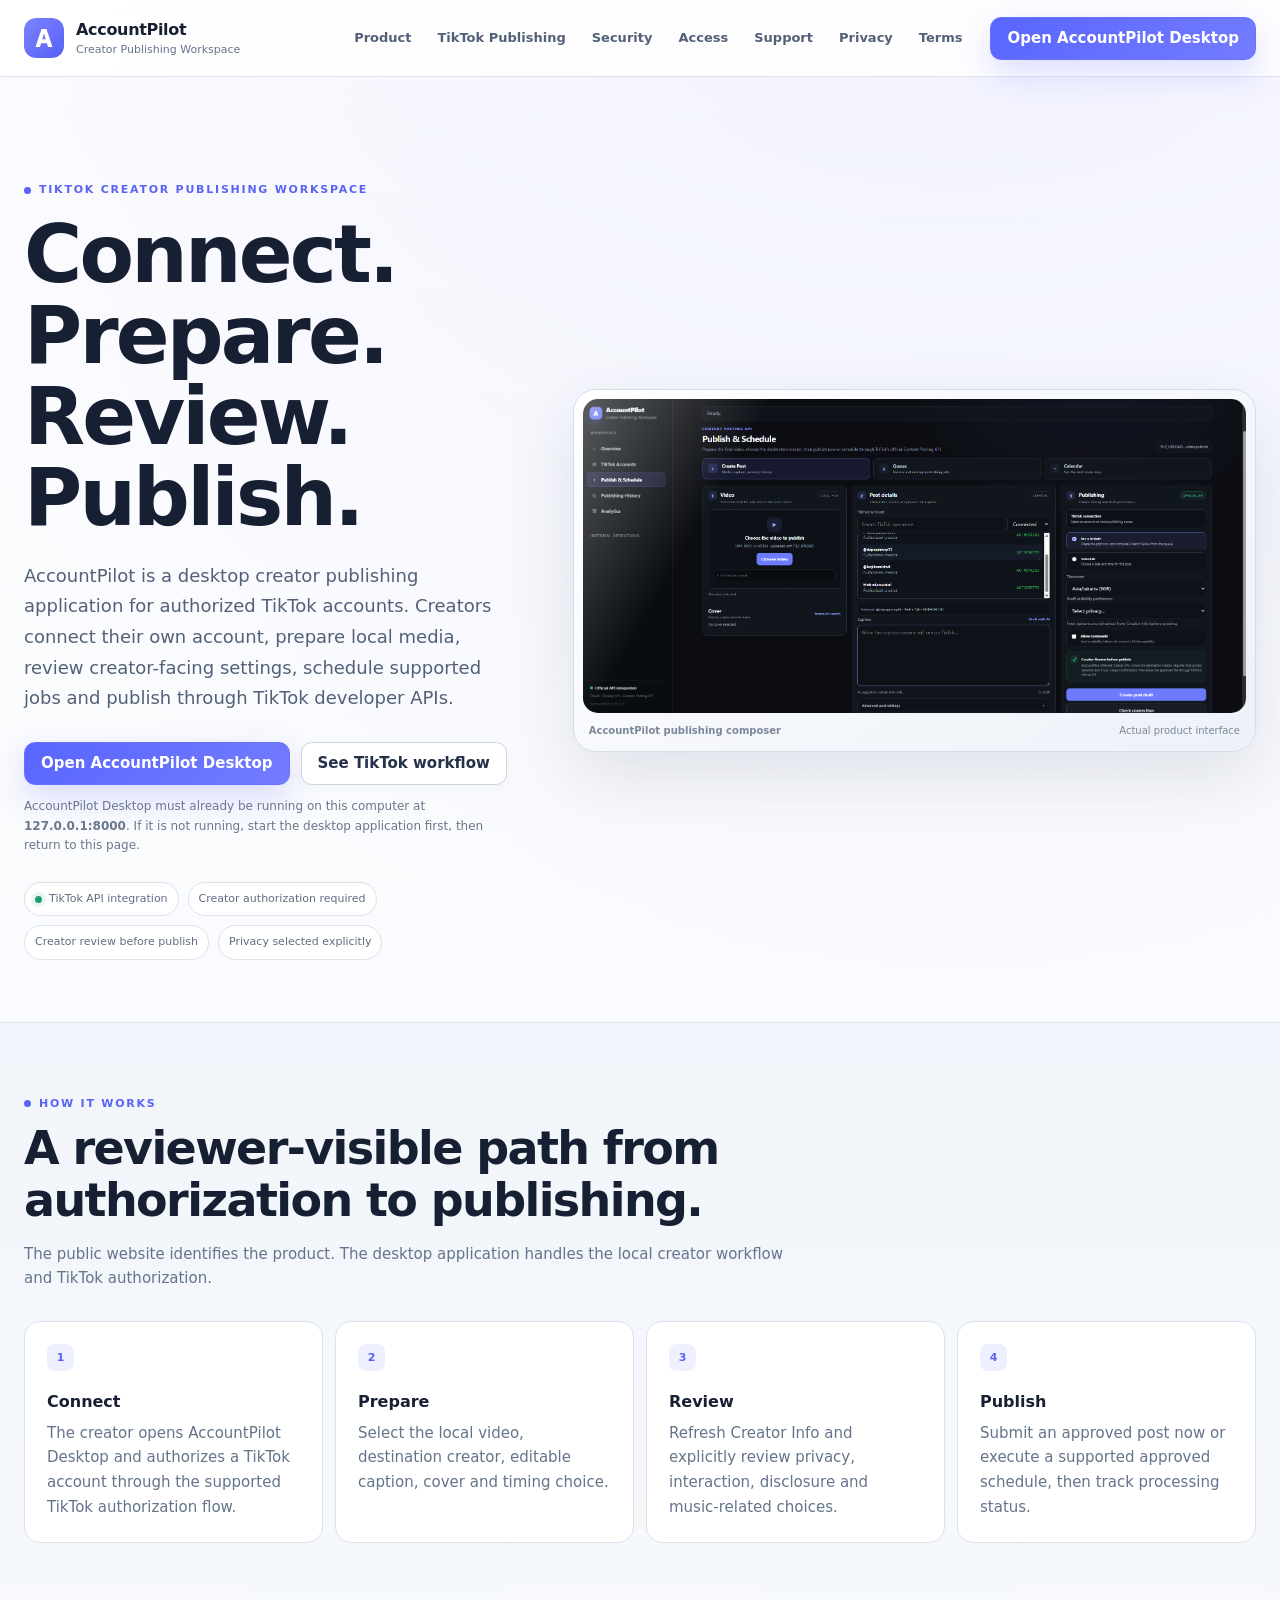
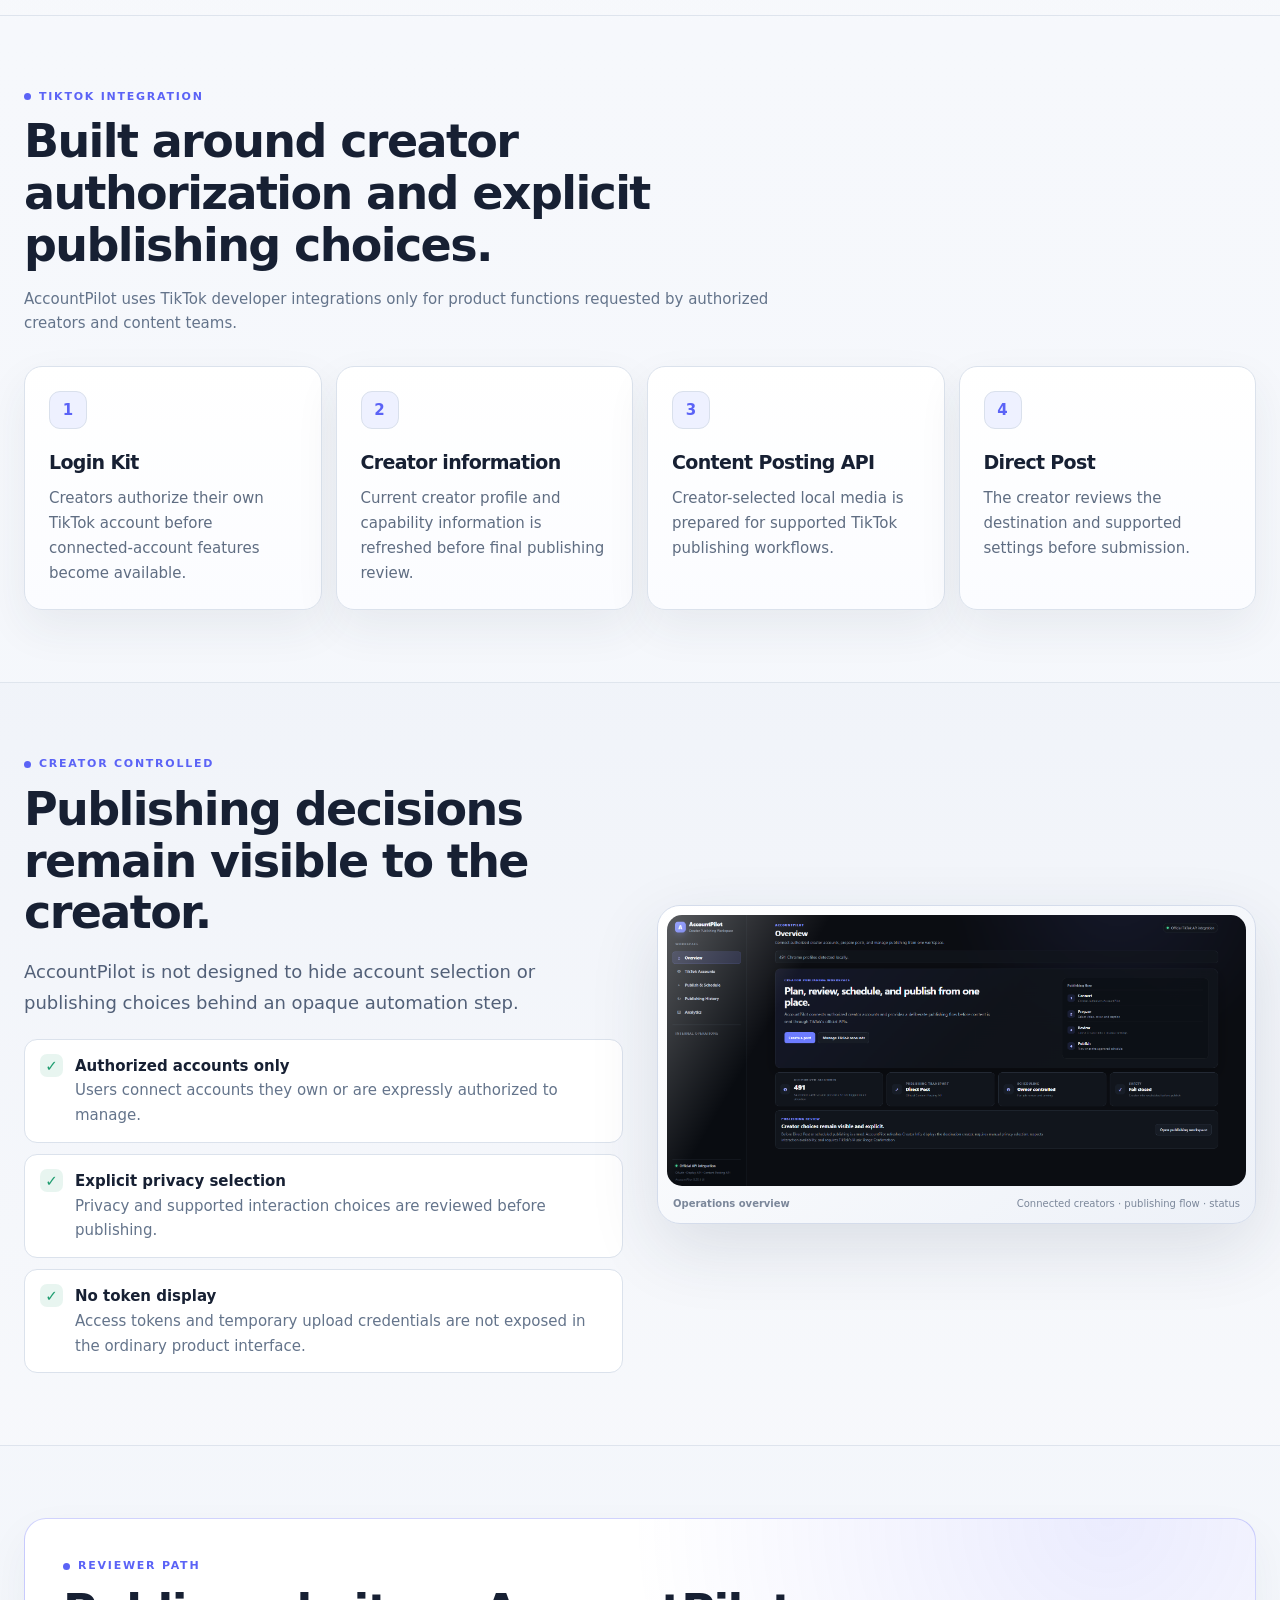
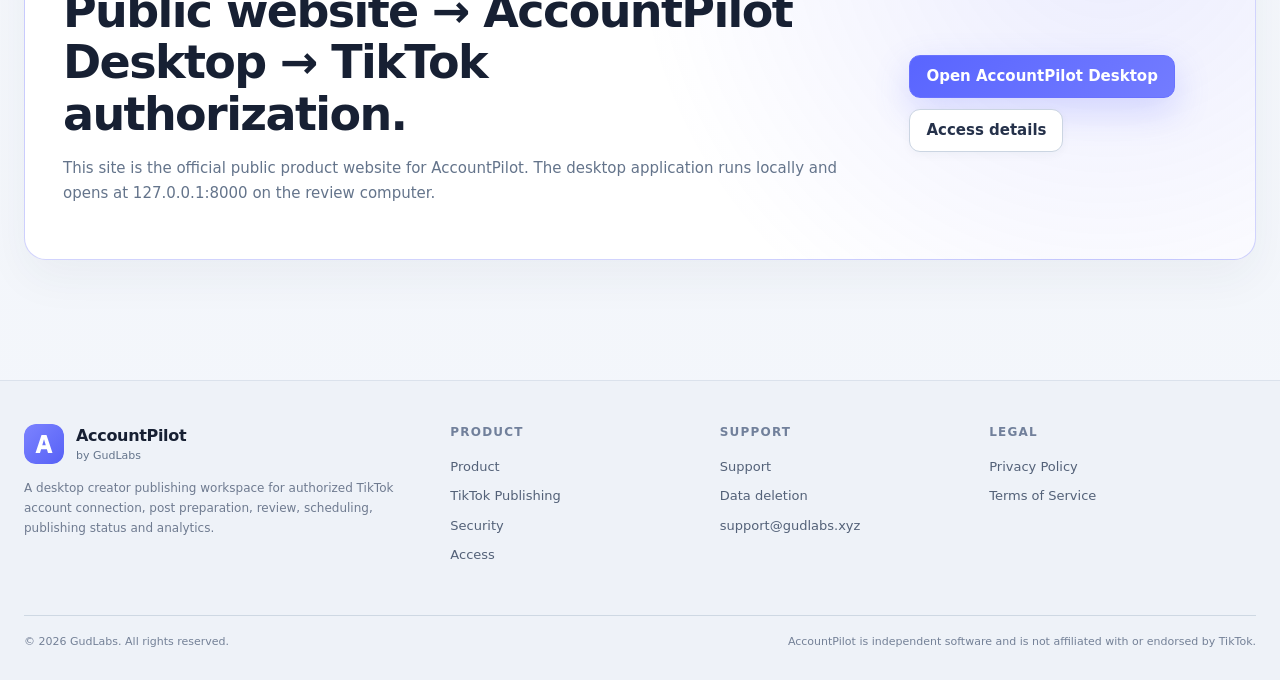
==== commit 64669d0e: "Make homepage TikTok reviewer-ready" ====
--- a/index.html
+++ b/index.html
@@ -1,5 +1 @@
-<!doctype html><html lang="en"><head><meta charset="utf-8"><meta name="viewport" content="width=device-width,initial-scale=1"><title>AccountPilot by GudLabs — Creator Publishing Workspace</title><meta name="description" content="AccountPilot is a creator publishing workspace for authorized TikTok account connection, post preparation, review, scheduling, publishing status and analytics."><meta name="theme-color" content="#080b12"><meta property="og:type" content="website"><meta property="og:site_name" content="AccountPilot"><meta property="og:title" content="AccountPilot by GudLabs — Creator Publishing Workspace"><meta property="og:description" content="AccountPilot is a creator publishing workspace for authorized TikTok account connection, post preparation, review, scheduling, publishing status and analytics."><meta property="og:image" content="https://accountpilot.gudlabs.xyz/assets/accountpilot-publishing.png"><link rel="canonical" href="https://accountpilot.gudlabs.xyz/"><link rel="icon" type="image/svg+xml" href="assets/accountpilot-mark.svg"><link rel="stylesheet" href="assets/styles.css"></head><body><header class="topbar"><div class="container nav"><a class="brand" href="index.html"><img class="brand-mark" src="assets/accountpilot-mark.svg" alt=""><span class="brand-copy"><strong>AccountPilot</strong><small>Creator Publishing Workspace</small></span></a><nav class="navlinks" aria-label="Primary"><a href="product.html">Product</a><a href="tiktok-publishing.html">TikTok Publishing</a><a href="security.html">Security</a><a href="creator-access.html">Access</a><a href="contact.html">Support</a><a href="privacy.html">Privacy</a><a href="terms.html">Terms</a></nav><div class="nav-actions"><a class="btn primary" href="creator-access.html">Request access</a><button class="btn menu-btn" type="button" aria-label="Open navigation" aria-expanded="false" data-menu-button>☰</button></div></div><nav class="mobile-menu" data-mobile-menu><a href="product.html">Product</a><a href="tiktok-publishing.html">TikTok Publishing</a><a href="security.html">Security</a><a href="creator-access.html">Access</a><a href="contact.html">Support</a><a href="privacy.html">Privacy Policy</a><a href="terms.html">Terms of Service</a></nav></header><main><section class="hero"><div class="container hero-grid"><div><div class="eyebrow">Creator publishing workspace</div><h1>Connect. Review. Schedule. Publish.</h1><p class="lead">AccountPilot brings authorized TikTok account connection, video preparation, creator review, scheduling and publishing operations into one focused workspace built around explicit creator choices.</p><div class="actions"><a class="btn primary" href="product.html">Explore AccountPilot</a><a class="btn" href="tiktok-publishing.html">See publishing workflow</a></div><div class="trust-row"><span class="pill"><i class="dot"></i> Official TikTok API workflow</span><span class="pill">Creator review before publish</span><span class="pill">Persistent scheduling</span><span class="pill">Publishing history</span></div></div><div class="product-frame"><img src="assets/accountpilot-publishing.png" alt="AccountPilot Publish and Schedule composer"><div class="product-caption"><strong>AccountPilot publishing composer</strong><span>Actual product interface · August 2026</span></div></div></div></section>
-<section class="section alt"><div class="container"><div class="section-head"><div class="eyebrow">One deliberate workflow</div><h2>Publishing stays understandable from connection to delivery.</h2><p class="muted">AccountPilot keeps account selection, media, creator-facing settings and scheduling visible instead of hiding them behind a background automation step.</p></div><div class="flow"><div class="flow-step"><span class="step-no">1</span><b>Connect</b><span class="muted">Authorize a creator account using the supported TikTok authorization flow.</span></div><div class="flow-step"><span class="step-no">2</span><b>Prepare</b><span class="muted">Choose the local video, cover and editable caption.</span></div><div class="flow-step"><span class="step-no">3</span><b>Review</b><span class="muted">Refresh creator information and confirm available publishing choices.</span></div><div class="flow-step"><span class="step-no">4</span><b>Publish</b><span class="muted">Publish now or execute an approved schedule through the official API workflow.</span></div></div></div></section>
-<section class="section"><div class="container"><div class="section-head"><div class="eyebrow">Product capabilities</div><h2>A simpler interface for real publishing operations.</h2></div><div class="grid"><div class="card"><div class="card-icon">A</div><h3>TikTok Accounts</h3><p>Keep authorized creator connections, account status and sync actions in one account workspace.</p></div><div class="card"><div class="card-icon">P</div><h3>Publishing Composer</h3><p>Prepare a local video, caption, cover, account destination, privacy preference and scheduling choice in one composer.</p></div><div class="card"><div class="card-icon">S</div><h3>Scheduling & Queue</h3><p>Store publishing jobs with date, time and timezone, then monitor what is ready, due, processing or blocked.</p></div><div class="card"><div class="card-icon">H</div><h3>Publishing History</h3><p>Track post lifecycle and durable publishing identifiers without exposing temporary upload credentials.</p></div><div class="card"><div class="card-icon">I</div><h3>Creator Review</h3><p>Refresh creator capability information before final submission and require explicit creator-controlled settings.</p></div><div class="card"><div class="card-icon">↗</div><h3>Analytics</h3><p>Review connected-account profile statistics and cached video performance from the same product.</p></div></div></div></section>
-<section class="section alt"><div class="container split"><div><div class="eyebrow">Product in use</div><h2>Built as a working application, not a concept screen.</h2><p class="lead">The public website reflects the same AccountPilot interface used for account connection, publishing and analytics.</p><div class="actions"><a class="btn" href="product.html">View product screens</a><a class="btn" href="security.html">Security principles</a></div></div><div class="product-frame"><img src="assets/accountpilot-overview.png" alt="AccountPilot Overview workspace"><div class="product-caption"><strong>Operations overview</strong><span>Connected accounts · publishing flow · safety state</span></div></div></div></section>
-<section class="section"><div class="container callout"><div class="callout-row"><div><div class="eyebrow">Managed onboarding</div><h2>AccountPilot access for creators and content teams.</h2><p class="muted">AccountPilot is currently distributed through managed onboarding. Creators and teams can contact GudLabs to request access and product support.</p></div><a class="btn primary" href="creator-access.html">Request access</a></div></div></section></main><footer class="footer-wrap"><div class="container footer"><div><a class="brand" href="index.html"><img class="brand-mark" src="assets/accountpilot-mark.svg" alt=""><span class="brand-copy"><strong>AccountPilot</strong><small>by GudLabs</small></span></a><p class="footer-note">A creator publishing workspace for authorized TikTok account connection, post preparation, review, scheduling, publishing status and analytics.</p></div><div><h4>Product</h4><div class="footer-links"><a href="product.html">Product</a><a href="tiktok-publishing.html">TikTok Publishing</a><a href="security.html">Security</a><a href="creator-access.html">Access</a></div></div><div><h4>Support</h4><div class="footer-links"><a href="contact.html">Support</a><a href="data-deletion.html">Data deletion</a><a href="mailto:support@gudlabs.xyz">support@gudlabs.xyz</a></div></div><div><h4>Legal</h4><div class="footer-links"><a href="privacy.html">Privacy Policy</a><a href="terms.html">Terms of Service</a></div></div></div><div class="container copyright"><span>© <span data-year></span> GudLabs. All rights reserved.</span><span>AccountPilot is independent software and is not affiliated with or endorsed by TikTok.</span></div></footer><script src="assets/app.js"></script></body></html>+<!doctype html><html lang="en"><head><meta charset="utf-8"><meta name="viewport" content="width=device-width,initial-scale=1"><title>AccountPilot by GudLabs — TikTok Creator Publishing Workspace</title><meta name="description" content="AccountPilot is a desktop creator publishing workspace for authorized TikTok account connection, post preparation, review, scheduling, publishing status and analytics."><meta name="theme-color" content="#ffffff"><meta property="og:type" content="website"><meta property="og:site_name" content="AccountPilot"><meta property="og:title" content="AccountPilot by GudLabs — TikTok Creator Publishing Workspace"><meta property="og:description" content="Connect, prepare, review, schedule and publish with creator-controlled TikTok authorization and publishing workflows."><meta property="og:image" content="https://accountpilot.gudlabs.xyz/assets/accountpilot-publishing.png"><link rel="canonical" href="https://accountpilot.gudlabs.xyz/"><link rel="icon" type="image/svg+xml" href="assets/accountpilot-mark.svg"><link rel="stylesheet" href="assets/styles.css"></head><body><header class="topbar"><div class="container nav"><a class="brand" href="index.html"><img class="brand-mark" src="assets/accountpilot-mark.svg" alt=""><span class="brand-copy"><strong>AccountPilot</strong><small>Creator Publishing Workspace</small></span></a><nav class="navlinks" aria-label="Primary"><a href="product.html">Product</a><a href="tiktok-publishing.html">TikTok Publishing</a><a href="security.html">Security</a><a href="creator-access.html">Access</a><a href="contact.html">Support</a><a href="privacy.html">Privacy</a><a href="terms.html">Terms</a></nav><div class="nav-actions"><a class="btn primary" href="http://127.0.0.1:8000/">Open AccountPilot Desktop</a><button class="btn menu-btn" type="button" aria-label="Open navigation" aria-expanded="false" data-menu-button>☰</button></div></div><nav class="mobile-menu" data-mobile-menu><a href="product.html">Product</a><a href="tiktok-publishing.html">TikTok Publishing</a><a href="security.html">Security</a><a href="creator-access.html">Access</a><a href="contact.html">Support</a><a href="privacy.html">Privacy Policy</a><a href="terms.html">Terms of Service</a><a href="http://127.0.0.1:8000/">Open AccountPilot Desktop</a></nav></header><main><section class="hero"><div class="container hero-grid"><div><div class="eyebrow">TikTok creator publishing workspace</div><h1>Connect. Prepare. Review. Publish.</h1><p class="lead">AccountPilot is a desktop creator publishing application for authorized TikTok accounts. Creators connect their own account, prepare local media, review creator-facing settings, schedule supported jobs and publish through TikTok developer APIs.</p><div class="actions"><a class="btn primary" href="http://127.0.0.1:8000/">Open AccountPilot Desktop</a><a class="btn" href="tiktok-publishing.html">See TikTok workflow</a></div><p class="desktop-note">AccountPilot Desktop must already be running on this computer at <strong>127.0.0.1:8000</strong>. If it is not running, start the desktop application first, then return to this page.</p><div class="trust-row"><span class="pill"><i class="dot"></i> TikTok API integration</span><span class="pill">Creator authorization required</span><span class="pill">Creator review before publish</span><span class="pill">Privacy selected explicitly</span></div></div><div class="product-frame"><img src="assets/accountpilot-publishing.png" alt="AccountPilot publishing composer showing creator-controlled publishing settings"><div class="product-caption"><strong>AccountPilot publishing composer</strong><span>Actual product interface</span></div></div></div></section><section class="section alt"><div class="container"><div class="section-head"><div class="eyebrow">How it works</div><h2>A reviewer-visible path from authorization to publishing.</h2><p class="muted">The public website identifies the product. The desktop application handles the local creator workflow and TikTok authorization.</p></div><div class="flow"><div class="flow-step"><span class="step-no">1</span><b>Connect</b><span class="muted">The creator opens AccountPilot Desktop and authorizes a TikTok account through the supported TikTok authorization flow.</span></div><div class="flow-step"><span class="step-no">2</span><b>Prepare</b><span class="muted">Select the local video, destination creator, editable caption, cover and timing choice.</span></div><div class="flow-step"><span class="step-no">3</span><b>Review</b><span class="muted">Refresh Creator Info and explicitly review privacy, interaction, disclosure and music-related choices.</span></div><div class="flow-step"><span class="step-no">4</span><b>Publish</b><span class="muted">Submit an approved post now or execute a supported approved schedule, then track processing status.</span></div></div></div></section><section class="section"><div class="container"><div class="section-head"><div class="eyebrow">TikTok integration</div><h2>Built around creator authorization and explicit publishing choices.</h2><p class="muted">AccountPilot uses TikTok developer integrations only for product functions requested by authorized creators and content teams.</p></div><div class="grid four"><div class="card"><div class="card-icon">1</div><h3>Login Kit</h3><p>Creators authorize their own TikTok account before connected-account features become available.</p></div><div class="card"><div class="card-icon">2</div><h3>Creator information</h3><p>Current creator profile and capability information is refreshed before final publishing review.</p></div><div class="card"><div class="card-icon">3</div><h3>Content Posting API</h3><p>Creator-selected local media is prepared for supported TikTok publishing workflows.</p></div><div class="card"><div class="card-icon">4</div><h3>Direct Post</h3><p>The creator reviews the destination and supported settings before submission.</p></div></div></div></section><section class="section alt"><div class="container split"><div><div class="eyebrow">Creator controlled</div><h2>Publishing decisions remain visible to the creator.</h2><p class="lead">AccountPilot is not designed to hide account selection or publishing choices behind an opaque automation step.</p><div class="checklist"><div class="check"><span class="checkmark">✓</span><div><strong>Authorized accounts only</strong><div class="muted">Users connect accounts they own or are expressly authorized to manage.</div></div></div><div class="check"><span class="checkmark">✓</span><div><strong>Explicit privacy selection</strong><div class="muted">Privacy and supported interaction choices are reviewed before publishing.</div></div></div><div class="check"><span class="checkmark">✓</span><div><strong>No token display</strong><div class="muted">Access tokens and temporary upload credentials are not exposed in the ordinary product interface.</div></div></div></div></div><div class="product-frame"><img src="assets/accountpilot-overview.png" alt="AccountPilot operations overview"><div class="product-caption"><strong>Operations overview</strong><span>Connected creators · publishing flow · status</span></div></div></div></section><section class="section"><div class="container callout"><div class="callout-row"><div><div class="eyebrow">Reviewer path</div><h2>Public website → AccountPilot Desktop → TikTok authorization.</h2><p class="muted">This site is the official public product website for AccountPilot. The desktop application runs locally and opens at 127.0.0.1:8000 on the review computer.</p></div><div class="actions"><a class="btn primary" href="http://127.0.0.1:8000/">Open AccountPilot Desktop</a><a class="btn" href="creator-access.html">Access details</a></div></div></div></section></main><footer class="footer-wrap"><div class="container footer"><div><a class="brand" href="index.html"><img class="brand-mark" src="assets/accountpilot-mark.svg" alt=""><span class="brand-copy"><strong>AccountPilot</strong><small>by GudLabs</small></span></a><p class="footer-note">A desktop creator publishing workspace for authorized TikTok account connection, post preparation, review, scheduling, publishing status and analytics.</p></div><div><h4>Product</h4><div class="footer-links"><a href="product.html">Product</a><a href="tiktok-publishing.html">TikTok Publishing</a><a href="security.html">Security</a><a href="creator-access.html">Access</a></div></div><div><h4>Support</h4><div class="footer-links"><a href="contact.html">Support</a><a href="data-deletion.html">Data deletion</a><a href="mailto:support@gudlabs.xyz">support@gudlabs.xyz</a></div></div><div><h4>Legal</h4><div class="footer-links"><a href="privacy.html">Privacy Policy</a><a href="terms.html">Terms of Service</a></div></div></div><div class="container copyright"><span>© <span data-year></span> GudLabs. All rights reserved.</span><span>AccountPilot is independent software and is not affiliated with or endorsed by TikTok.</span></div></footer><script src="assets/app.js"></script></body></html>
--- a/assets/styles.css
+++ b/assets/styles.css
@@ -1,9 +1,9 @@
 :root{
-  --bg:#080b12;--bg2:#0b0f18;--surface:#10151e;--surface2:#131925;--surface3:#171e2b;
-  --line:#242d3b;--line2:#303a4a;--text:#f6f7fb;--muted:#98a3b4;--muted2:#6f7b90;
-  --primary:#6872ff;--primary2:#8b91ff;--green:#36d79c;--amber:#f6bd55;--red:#ff6874;
-  --max:1240px;--radius:18px;--shadow:0 28px 90px rgba(0,0,0,.34)
+  --bg:#f6f8fc;--bg2:#eef2f8;--surface:#ffffff;--surface2:#f8faff;--surface3:#f1f4fb;
+  --line:#dbe2ec;--line2:#cbd5e2;--text:#172033;--muted:#64748b;--muted2:#8a97aa;
+  --primary:#5b63f6;--primary2:#6f76ff;--green:#1f9d70;--amber:#b7791f;--red:#d9485f;
+  --max:1240px;--radius:18px;--shadow:0 24px 70px rgba(37,51,77,.12)
 }
-*{box-sizing:border-box}html{scroll-behavior:smooth}body{margin:0;background:radial-gradient(circle at 72% -12%,rgba(104,114,255,.13),transparent 34%),var(--bg);color:var(--text);font:15px/1.65 Inter,ui-sans-serif,system-ui,-apple-system,BlinkMacSystemFont,"Segoe UI",sans-serif;-webkit-font-smoothing:antialiased}a{color:inherit;text-decoration:none}button,input,textarea{font:inherit}.container{width:min(var(--max),calc(100% - 48px));margin:auto}.topbar{position:sticky;top:0;z-index:50;border-bottom:1px solid rgba(48,58,74,.65);background:rgba(8,11,18,.78);backdrop-filter:blur(18px)}.nav{height:76px;display:flex;align-items:center;gap:28px}.brand{display:flex;align-items:center;gap:12px;min-width:max-content}.brand-mark{width:40px;height:40px;border-radius:12px}.brand-copy strong{display:block;font-size:16px;letter-spacing:-.02em}.brand-copy small{display:block;color:var(--muted);font-size:11px;margin-top:-2px}.navlinks{display:flex;gap:26px;margin-left:auto;align-items:center;color:#c2c8d4;font-size:13px;font-weight:650}.navlinks a:hover,.navlinks a[aria-current="page"]{color:#fff}.nav-actions{display:flex;align-items:center;gap:10px}.btn{display:inline-flex;align-items:center;justify-content:center;gap:8px;min-height:43px;padding:0 16px;border:1px solid var(--line2);border-radius:11px;background:var(--surface);color:#f7f8fb;font-weight:750;transition:.18s ease;cursor:pointer}.btn:hover{transform:translateY(-1px);border-color:#46516a;background:#151b27}.btn.primary{background:linear-gradient(135deg,#5965ff,#737cff);border-color:#7d84ff;box-shadow:0 13px 35px rgba(90,101,255,.24)}.btn.subtle{background:transparent}.menu-btn{display:none;width:43px;padding:0}.hero{padding:104px 0 62px}.hero.compact{padding:78px 0 30px}.hero-grid{display:grid;grid-template-columns:.84fr 1.16fr;gap:54px;align-items:center}.eyebrow{display:flex;align-items:center;gap:8px;color:var(--primary2);font-size:11px;font-weight:900;letter-spacing:.16em;text-transform:uppercase}.eyebrow:before{content:"";width:7px;height:7px;border-radius:99px;background:var(--primary)}h1,h2,h3{letter-spacing:-.035em}h1{font-size:clamp(48px,6.2vw,80px);line-height:1.02;margin:16px 0 22px;max-width:880px}h2{font-size:clamp(32px,4vw,46px);line-height:1.13;margin:10px 0 12px}h3{font-size:19px;margin:0 0 8px}.lead{font-size:18px;line-height:1.7;color:#b6becc;max-width:720px}.muted{color:var(--muted)}.fine{color:var(--muted2);font-size:12px}.actions{display:flex;gap:11px;flex-wrap:wrap;margin-top:28px}.trust-row{display:flex;gap:9px;flex-wrap:wrap;margin-top:26px}.pill{display:inline-flex;align-items:center;gap:7px;border:1px solid var(--line);background:rgba(16,21,30,.74);padding:7px 10px;border-radius:999px;color:#aab3c2;font-size:11px}.dot{width:7px;height:7px;border-radius:50%;background:var(--green);box-shadow:0 0 0 4px rgba(54,215,156,.09)}.product-frame{border:1px solid #2d3548;border-radius:23px;padding:9px;background:linear-gradient(145deg,#151b2c,#0d1119);box-shadow:var(--shadow);overflow:hidden;position:relative}.product-frame:before{content:"";position:absolute;inset:0;pointer-events:none;background:linear-gradient(120deg,rgba(255,255,255,.04),transparent 23%)}.product-frame img{display:block;width:100%;border-radius:15px}.product-caption{display:flex;justify-content:space-between;gap:16px;padding:10px 6px 2px;color:var(--muted2);font-size:10px}.section{padding:72px 0}.section.alt{border-top:1px solid rgba(36,45,59,.55);border-bottom:1px solid rgba(36,45,59,.55);background:linear-gradient(180deg,rgba(16,21,30,.32),rgba(8,11,18,.05))}.section-head{max-width:780px;margin-bottom:30px}.grid{display:grid;grid-template-columns:repeat(3,1fr);gap:14px}.grid.two{grid-template-columns:repeat(2,1fr)}.grid.four{grid-template-columns:repeat(4,1fr)}.card{padding:24px;border:1px solid var(--line);border-radius:var(--radius);background:linear-gradient(180deg,rgba(19,25,37,.96),rgba(13,18,27,.96));box-shadow:0 18px 45px rgba(0,0,0,.13)}.card-icon{width:38px;height:38px;border:1px solid #303a52;background:#181f31;border-radius:11px;display:grid;place-items:center;color:var(--primary2);font-size:15px;font-weight:900;margin-bottom:18px}.card p{margin:0;color:#a6afbd}.kicker{font-size:11px;font-weight:850;text-transform:uppercase;letter-spacing:.12em;color:#71809b;margin-bottom:7px}.metric{font-size:25px;font-weight:900;letter-spacing:-.04em}.flow{display:grid;grid-template-columns:repeat(4,1fr);gap:12px}.flow-step{min-height:150px;padding:22px;border:1px solid var(--line);border-radius:16px;background:#0f141e}.step-no{display:grid;place-items:center;width:27px;height:27px;border-radius:8px;background:#1b2240;color:#aeb4ff;font-size:11px;font-weight:900;margin-bottom:18px}.flow-step b{display:block;font-size:16px;margin-bottom:5px}.split{display:grid;grid-template-columns:1fr 1fr;gap:34px;align-items:center}.checklist{display:grid;gap:11px;margin-top:20px}.check{display:flex;gap:12px;align-items:flex-start;padding:14px 15px;border:1px solid var(--line);border-radius:13px;background:rgba(16,21,30,.72)}.checkmark{flex:0 0 23px;height:23px;border-radius:7px;display:grid;place-items:center;background:rgba(54,215,156,.12);color:var(--green);font-weight:900}.gallery{display:grid;grid-template-columns:1.15fr .85fr;gap:14px}.gallery-stack{display:grid;gap:14px}.shot-card{padding:8px;border:1px solid var(--line);border-radius:18px;background:var(--surface)}.shot-card img{display:block;width:100%;border-radius:12px}.shot-label{padding:11px 8px 6px}.shot-label strong{display:block}.shot-label span{color:var(--muted);font-size:12px}.callout{padding:38px;border:1px solid rgba(104,114,255,.36);border-radius:22px;background:radial-gradient(circle at 88% 0,rgba(104,114,255,.18),transparent 42%),#101520}.callout h2{max-width:760px}.callout-row{display:flex;justify-content:space-between;align-items:center;gap:24px}.legal{max-width:900px}.legal h1{font-size:clamp(42px,5vw,62px)}.legal h2{font-size:24px;margin-top:38px}.legal h3{margin-top:26px}.legal p,.legal li{color:#b0b8c5}.legal a{color:#adb4ff;text-decoration:underline;text-underline-offset:3px}.legal ul{padding-left:21px}.notice{padding:17px 18px;border:1px solid rgba(104,114,255,.26);border-radius:13px;background:rgba(104,114,255,.06);color:#bdc3d4}.support-grid{display:grid;grid-template-columns:repeat(3,1fr);gap:14px}.support-card{display:flex;flex-direction:column;min-height:190px}.support-card .btn{margin-top:auto;align-self:flex-start}.status-badge{display:inline-flex;align-items:center;gap:8px;width:max-content;border:1px solid rgba(54,215,156,.25);background:rgba(54,215,156,.06);color:#81e6bf;padding:7px 10px;border-radius:999px;font-size:11px}.tablewrap{overflow:auto;border:1px solid var(--line);border-radius:16px}table{width:100%;border-collapse:collapse;background:#0f141e}th,td{text-align:left;padding:15px;border-bottom:1px solid var(--line);vertical-align:top}th{color:#c5ccd8;font-size:12px}td{color:#a8b2c1}.footer-wrap{margin-top:48px;border-top:1px solid var(--line);background:#080b11}.footer{padding:42px 0 50px;display:grid;grid-template-columns:1.25fr .75fr .75fr .85fr;gap:34px}.footer h4{font-size:12px;text-transform:uppercase;letter-spacing:.1em;color:#778398;margin:0 0 13px}.footer-links{display:grid;gap:8px;color:#b7bfcc;font-size:13px}.footer-links a:hover{color:#fff}.footer-note{max-width:370px;color:#7d899a;font-size:12px;margin-top:14px}.copyright{border-top:1px solid rgba(36,45,59,.7);padding:17px 0 28px;display:flex;justify-content:space-between;gap:20px;color:#697588;font-size:11px}.mobile-menu{display:none}.legal-quick{display:flex;gap:10px;flex-wrap:wrap;margin-top:18px}.legal-quick a{font-size:12px;color:#b7c0d0;border:1px solid var(--line);padding:7px 10px;border-radius:10px}.badge-row{display:flex;gap:8px;flex-wrap:wrap;margin:18px 0 0}.badge{border:1px solid var(--line);background:#111722;color:#9eabba;padding:7px 10px;border-radius:9px;font-size:11px}
-@media(max-width:1020px){.hero-grid,.split{grid-template-columns:1fr}.hero-grid{gap:34px}.grid.four{grid-template-columns:repeat(2,1fr)}.gallery{grid-template-columns:1fr}.footer{grid-template-columns:1fr 1fr}.navlinks{display:none}.menu-btn{display:inline-flex}.nav-actions>.btn.primary{display:none}.mobile-menu.open{display:grid;position:fixed;z-index:49;top:76px;left:0;right:0;background:#0b0f17;border-bottom:1px solid var(--line);padding:12px 24px 20px}.mobile-menu a{padding:13px 4px;border-bottom:1px solid #171e2a;color:#c6cdd8;font-weight:700}}
+*{box-sizing:border-box}html{scroll-behavior:smooth}body{margin:0;background:radial-gradient(circle at 75% -10%,rgba(91,99,246,.10),transparent 32%),linear-gradient(180deg,#fff 0,#f6f8fc 42%,#f3f6fb 100%);color:var(--text);font:15px/1.65 Inter,ui-sans-serif,system-ui,-apple-system,BlinkMacSystemFont,"Segoe UI",sans-serif;-webkit-font-smoothing:antialiased}a{color:inherit;text-decoration:none}button,input,textarea{font:inherit}.container{width:min(var(--max),calc(100% - 48px));margin:auto}.topbar{position:sticky;top:0;z-index:50;border-bottom:1px solid rgba(219,226,236,.9);background:rgba(255,255,255,.86);backdrop-filter:blur(18px)}.nav{height:76px;display:flex;align-items:center;gap:28px}.brand{display:flex;align-items:center;gap:12px;min-width:max-content}.brand-mark{width:40px;height:40px;border-radius:12px}.brand-copy strong{display:block;font-size:16px;letter-spacing:-.02em}.brand-copy small{display:block;color:var(--muted);font-size:11px;margin-top:-2px}.navlinks{display:flex;gap:26px;margin-left:auto;align-items:center;color:#526078;font-size:13px;font-weight:650}.navlinks a:hover,.navlinks a[aria-current="page"]{color:#111827}.nav-actions{display:flex;align-items:center;gap:10px}.btn{display:inline-flex;align-items:center;justify-content:center;gap:8px;min-height:43px;padding:0 16px;border:1px solid var(--line2);border-radius:11px;background:#fff;color:#25314a;font-weight:750;transition:.18s ease;cursor:pointer;box-shadow:0 3px 10px rgba(37,51,77,.04)}.btn:hover{transform:translateY(-1px);border-color:#aeb9c9;background:#f9fbff}.btn.primary{background:linear-gradient(135deg,#5965ff,#737cff);border-color:#6972ff;color:#fff;box-shadow:0 13px 35px rgba(90,101,255,.22)}.btn.subtle{background:transparent}.menu-btn{display:none;width:43px;padding:0}.hero{padding:104px 0 62px}.hero.compact{padding:78px 0 30px}.hero-grid{display:grid;grid-template-columns:.84fr 1.16fr;gap:54px;align-items:center}.eyebrow{display:flex;align-items:center;gap:8px;color:var(--primary);font-size:11px;font-weight:900;letter-spacing:.16em;text-transform:uppercase}.eyebrow:before{content:"";width:7px;height:7px;border-radius:99px;background:var(--primary)}h1,h2,h3{letter-spacing:-.035em}h1{font-size:clamp(48px,6.2vw,80px);line-height:1.02;margin:16px 0 22px;max-width:880px}h2{font-size:clamp(32px,4vw,46px);line-height:1.13;margin:10px 0 12px}h3{font-size:19px;margin:0 0 8px}.lead{font-size:18px;line-height:1.7;color:#526078;max-width:720px}.muted{color:var(--muted)}.fine{color:var(--muted2);font-size:12px}.actions{display:flex;gap:11px;flex-wrap:wrap;margin-top:28px}.trust-row{display:flex;gap:9px;flex-wrap:wrap;margin-top:26px}.pill{display:inline-flex;align-items:center;gap:7px;border:1px solid var(--line);background:#fff;padding:7px 10px;border-radius:999px;color:#5f6d82;font-size:11px}.dot{width:7px;height:7px;border-radius:50%;background:var(--green);box-shadow:0 0 0 4px rgba(31,157,112,.10)}.desktop-note{margin-top:12px;color:#6b778c;font-size:12px}.product-frame{border:1px solid #d4dceb;border-radius:23px;padding:9px;background:linear-gradient(145deg,#ffffff,#edf1f8);box-shadow:var(--shadow);overflow:hidden;position:relative}.product-frame:before{content:"";position:absolute;inset:0;pointer-events:none;background:linear-gradient(120deg,rgba(255,255,255,.35),transparent 23%)}.product-frame img{display:block;width:100%;border-radius:15px}.product-caption{display:flex;justify-content:space-between;gap:16px;padding:10px 6px 2px;color:#7b879a;font-size:10px}.section{padding:72px 0}.section.alt{border-top:1px solid rgba(219,226,236,.85);border-bottom:1px solid rgba(219,226,236,.85);background:linear-gradient(180deg,rgba(239,243,249,.78),rgba(247,249,252,.78))}.section-head{max-width:780px;margin-bottom:30px}.grid{display:grid;grid-template-columns:repeat(3,1fr);gap:14px}.grid.two{grid-template-columns:repeat(2,1fr)}.grid.four{grid-template-columns:repeat(4,1fr)}.card{padding:24px;border:1px solid var(--line);border-radius:var(--radius);background:linear-gradient(180deg,#fff,#fbfcff);box-shadow:0 18px 45px rgba(37,51,77,.07)}.card-icon{width:38px;height:38px;border:1px solid #d9e0ec;background:#eef1ff;border-radius:11px;display:grid;place-items:center;color:var(--primary);font-size:15px;font-weight:900;margin-bottom:18px}.card p{margin:0;color:#5f6d82}.kicker{font-size:11px;font-weight:850;text-transform:uppercase;letter-spacing:.12em;color:#71809b;margin-bottom:7px}.metric{font-size:25px;font-weight:900;letter-spacing:-.04em}.flow{display:grid;grid-template-columns:repeat(4,1fr);gap:12px}.flow-step{min-height:150px;padding:22px;border:1px solid var(--line);border-radius:16px;background:#fff}.step-no{display:grid;place-items:center;width:27px;height:27px;border-radius:8px;background:#eef0ff;color:#5b63f6;font-size:11px;font-weight:900;margin-bottom:18px}.flow-step b{display:block;font-size:16px;margin-bottom:5px}.split{display:grid;grid-template-columns:1fr 1fr;gap:34px;align-items:center}.checklist{display:grid;gap:11px;margin-top:20px}.check{display:flex;gap:12px;align-items:flex-start;padding:14px 15px;border:1px solid var(--line);border-radius:13px;background:#fff}.checkmark{flex:0 0 23px;height:23px;border-radius:7px;display:grid;place-items:center;background:rgba(31,157,112,.10);color:var(--green);font-weight:900}.gallery{display:grid;grid-template-columns:1.15fr .85fr;gap:14px}.gallery-stack{display:grid;gap:14px}.shot-card{padding:8px;border:1px solid var(--line);border-radius:18px;background:var(--surface);box-shadow:0 18px 45px rgba(37,51,77,.06)}.shot-card img{display:block;width:100%;border-radius:12px}.shot-label{padding:11px 8px 6px}.shot-label strong{display:block}.shot-label span{color:var(--muted);font-size:12px}.callout{padding:38px;border:1px solid rgba(91,99,246,.28);border-radius:22px;background:radial-gradient(circle at 88% 0,rgba(91,99,246,.12),transparent 42%),#fff;box-shadow:0 18px 45px rgba(37,51,77,.05)}.callout h2{max-width:760px}.callout-row{display:flex;justify-content:space-between;align-items:center;gap:24px}.legal{max-width:900px}.legal h1{font-size:clamp(42px,5vw,62px)}.legal h2{font-size:24px;margin-top:38px}.legal h3{margin-top:26px}.legal p,.legal li{color:#5b677a}.legal a{color:#4f58d8;text-decoration:underline;text-underline-offset:3px}.legal ul{padding-left:21px}.notice{padding:17px 18px;border:1px solid rgba(91,99,246,.22);border-radius:13px;background:#f5f6ff;color:#4c5870}.support-grid{display:grid;grid-template-columns:repeat(3,1fr);gap:14px}.support-card{display:flex;flex-direction:column;min-height:190px}.support-card .btn{margin-top:auto;align-self:flex-start}.status-badge{display:inline-flex;align-items:center;gap:8px;width:max-content;border:1px solid rgba(31,157,112,.22);background:rgba(31,157,112,.07);color:#187252;padding:7px 10px;border-radius:999px;font-size:11px}.tablewrap{overflow:auto;border:1px solid var(--line);border-radius:16px}table{width:100%;border-collapse:collapse;background:#fff}th,td{text-align:left;padding:15px;border-bottom:1px solid var(--line);vertical-align:top}th{color:#334155;font-size:12px}td{color:#5f6d82}.footer-wrap{margin-top:48px;border-top:1px solid var(--line);background:#eef2f8}.footer{padding:42px 0 50px;display:grid;grid-template-columns:1.25fr .75fr .75fr .85fr;gap:34px}.footer h4{font-size:12px;text-transform:uppercase;letter-spacing:.1em;color:#71809b;margin:0 0 13px}.footer-links{display:grid;gap:8px;color:#536178;font-size:13px}.footer-links a:hover{color:#111827}.footer-note{max-width:370px;color:#6f7b90;font-size:12px;margin-top:14px}.copyright{border-top:1px solid rgba(203,213,226,.9);padding:17px 0 28px;display:flex;justify-content:space-between;gap:20px;color:#748197;font-size:11px}.mobile-menu{display:none}.legal-quick{display:flex;gap:10px;flex-wrap:wrap;margin-top:18px}.legal-quick a{font-size:12px;color:#56647b;border:1px solid var(--line);padding:7px 10px;border-radius:10px;background:#fff}.badge-row{display:flex;gap:8px;flex-wrap:wrap;margin:18px 0 0}.badge{border:1px solid var(--line);background:#fff;color:#55647a;padding:7px 10px;border-radius:9px;font-size:11px}
+@media(max-width:1020px){.hero-grid,.split{grid-template-columns:1fr}.hero-grid{gap:34px}.grid.four{grid-template-columns:repeat(2,1fr)}.gallery{grid-template-columns:1fr}.footer{grid-template-columns:1fr 1fr}.navlinks{display:none}.menu-btn{display:inline-flex}.nav-actions>.btn.primary{display:none}.mobile-menu.open{display:grid;position:fixed;z-index:49;top:76px;left:0;right:0;background:#fff;border-bottom:1px solid var(--line);padding:12px 24px 20px;box-shadow:0 18px 35px rgba(37,51,77,.08)}.mobile-menu a{padding:13px 4px;border-bottom:1px solid #edf1f6;color:#46536a;font-weight:700}}
 @media(max-width:760px){.container{width:min(var(--max),calc(100% - 28px))}.hero{padding:72px 0 48px}.hero.compact{padding-top:56px}h1{font-size:45px}.grid,.grid.two,.grid.four,.flow,.support-grid{grid-template-columns:1fr}.callout-row{display:grid}.footer{grid-template-columns:1fr}.copyright{display:grid}.product-caption{display:block}.product-caption span{display:block;margin-top:3px}}
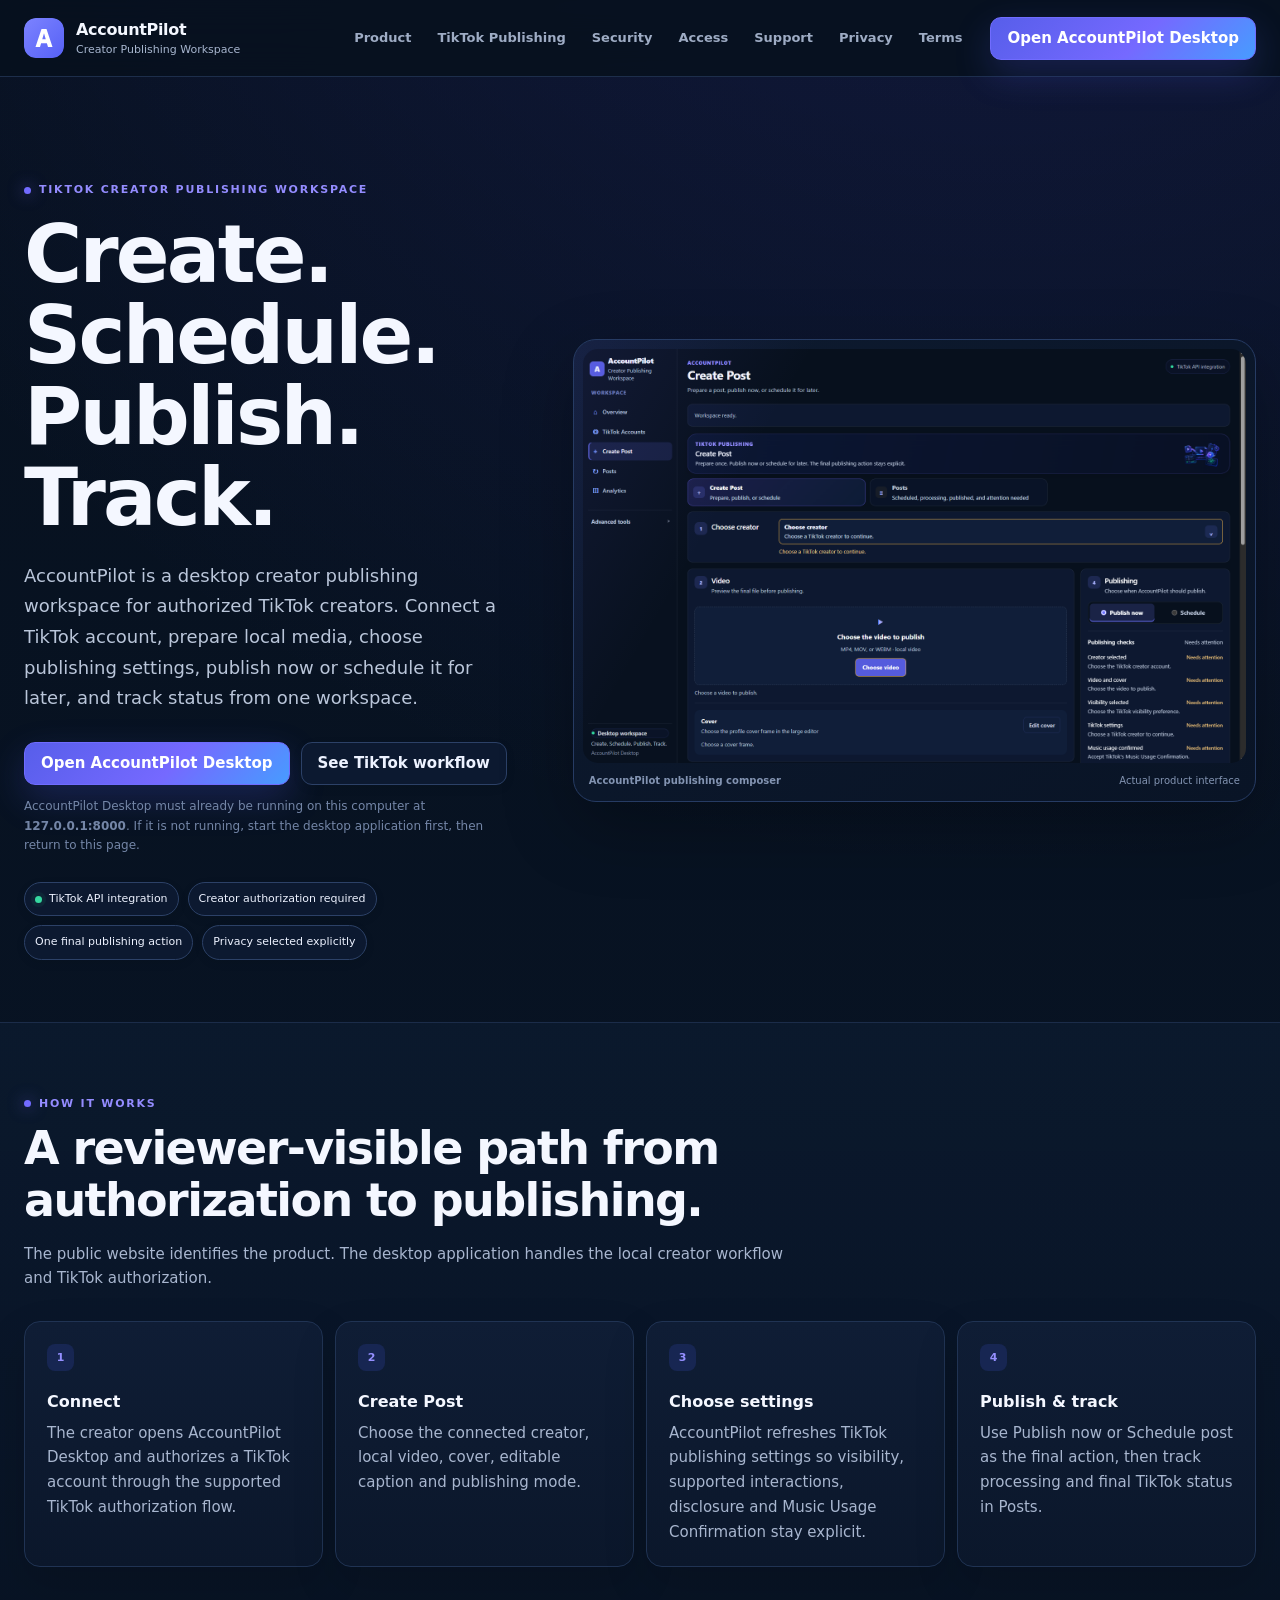
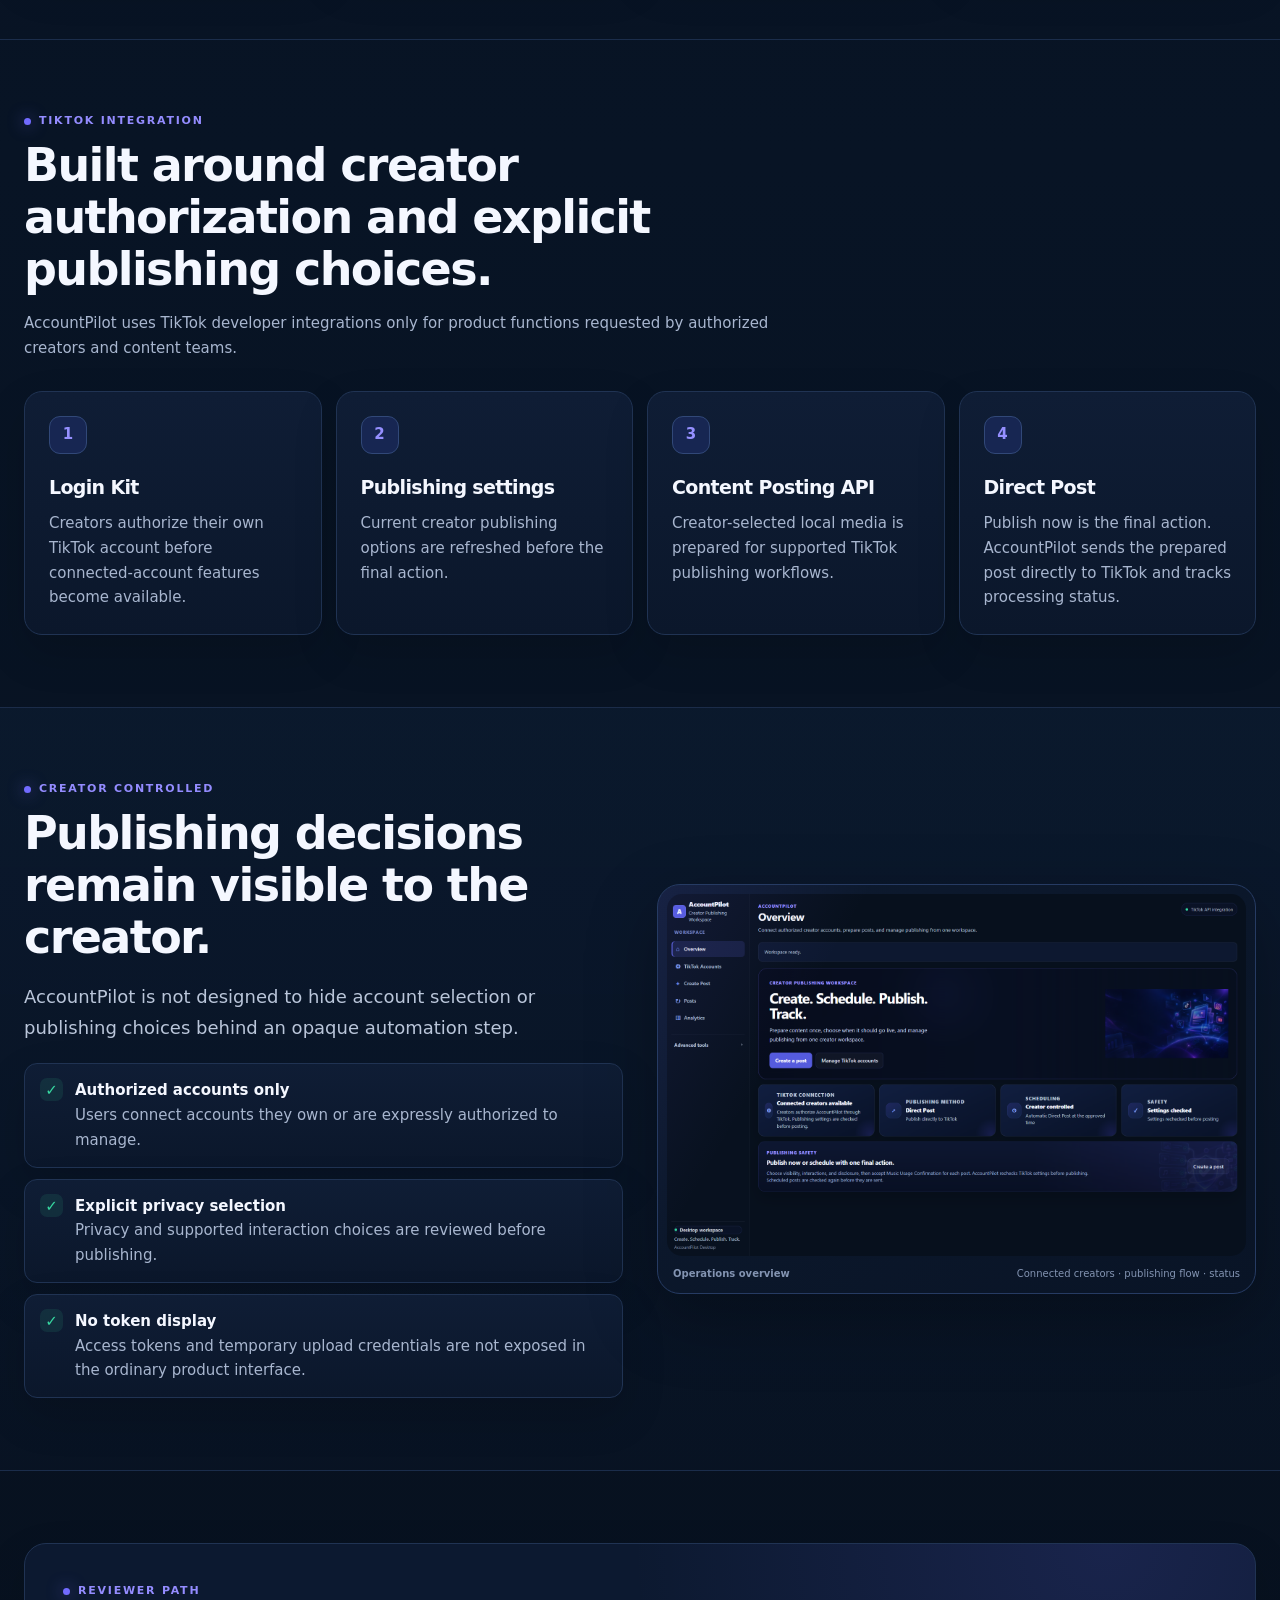
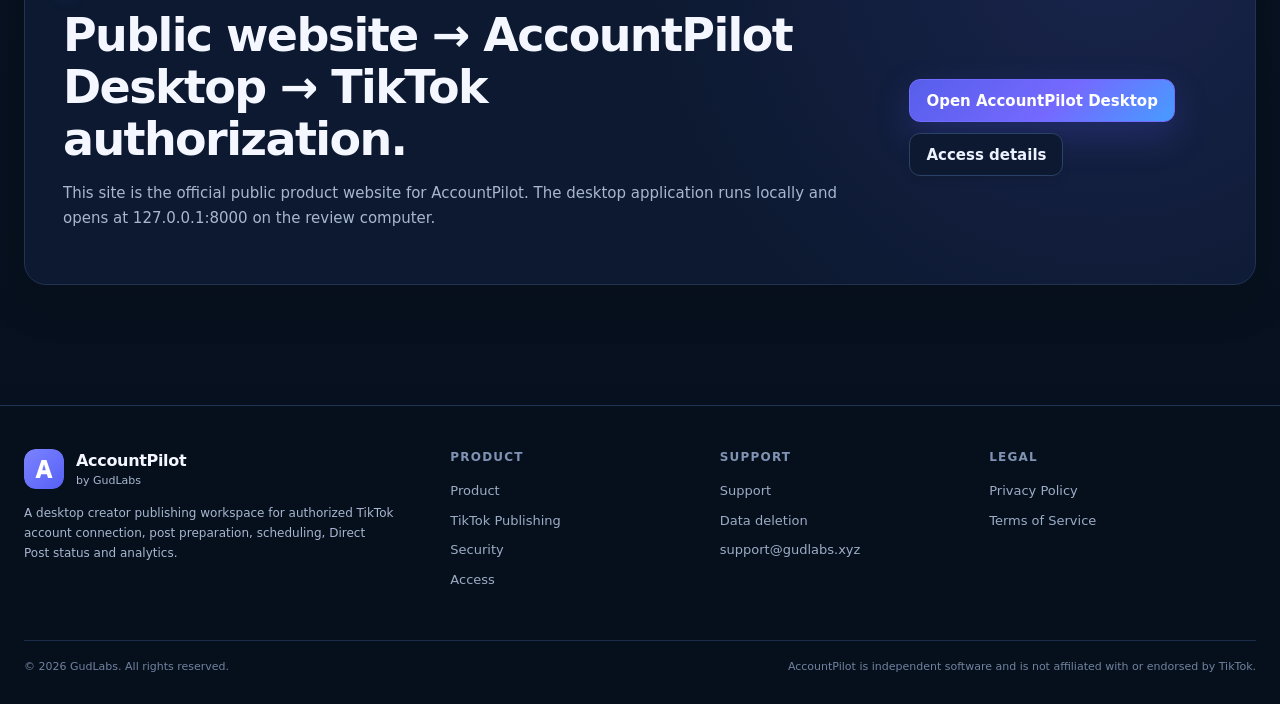
==== commit 004309f5: "Sync reviewer site with AccountPilot 0.25.24" ====
--- a/index.html
+++ b/index.html
@@ -1 +1 @@
-<!doctype html><html lang="en"><head><meta charset="utf-8"><meta name="viewport" content="width=device-width,initial-scale=1"><title>AccountPilot by GudLabs — TikTok Creator Publishing Workspace</title><meta name="description" content="AccountPilot is a desktop creator publishing workspace for authorized TikTok account connection, post preparation, review, scheduling, publishing status and analytics."><meta name="theme-color" content="#ffffff"><meta property="og:type" content="website"><meta property="og:site_name" content="AccountPilot"><meta property="og:title" content="AccountPilot by GudLabs — TikTok Creator Publishing Workspace"><meta property="og:description" content="Connect, prepare, review, schedule and publish with creator-controlled TikTok authorization and publishing workflows."><meta property="og:image" content="https://accountpilot.gudlabs.xyz/assets/accountpilot-publishing.png"><link rel="canonical" href="https://accountpilot.gudlabs.xyz/"><link rel="icon" type="image/svg+xml" href="assets/accountpilot-mark.svg"><link rel="stylesheet" href="assets/styles.css"></head><body><header class="topbar"><div class="container nav"><a class="brand" href="index.html"><img class="brand-mark" src="assets/accountpilot-mark.svg" alt=""><span class="brand-copy"><strong>AccountPilot</strong><small>Creator Publishing Workspace</small></span></a><nav class="navlinks" aria-label="Primary"><a href="product.html">Product</a><a href="tiktok-publishing.html">TikTok Publishing</a><a href="security.html">Security</a><a href="creator-access.html">Access</a><a href="contact.html">Support</a><a href="privacy.html">Privacy</a><a href="terms.html">Terms</a></nav><div class="nav-actions"><a class="btn primary" href="http://127.0.0.1:8000/">Open AccountPilot Desktop</a><button class="btn menu-btn" type="button" aria-label="Open navigation" aria-expanded="false" data-menu-button>☰</button></div></div><nav class="mobile-menu" data-mobile-menu><a href="product.html">Product</a><a href="tiktok-publishing.html">TikTok Publishing</a><a href="security.html">Security</a><a href="creator-access.html">Access</a><a href="contact.html">Support</a><a href="privacy.html">Privacy Policy</a><a href="terms.html">Terms of Service</a><a href="http://127.0.0.1:8000/">Open AccountPilot Desktop</a></nav></header><main><section class="hero"><div class="container hero-grid"><div><div class="eyebrow">TikTok creator publishing workspace</div><h1>Connect. Prepare. Review. Publish.</h1><p class="lead">AccountPilot is a desktop creator publishing application for authorized TikTok accounts. Creators connect their own account, prepare local media, review creator-facing settings, schedule supported jobs and publish through TikTok developer APIs.</p><div class="actions"><a class="btn primary" href="http://127.0.0.1:8000/">Open AccountPilot Desktop</a><a class="btn" href="tiktok-publishing.html">See TikTok workflow</a></div><p class="desktop-note">AccountPilot Desktop must already be running on this computer at <strong>127.0.0.1:8000</strong>. If it is not running, start the desktop application first, then return to this page.</p><div class="trust-row"><span class="pill"><i class="dot"></i> TikTok API integration</span><span class="pill">Creator authorization required</span><span class="pill">Creator review before publish</span><span class="pill">Privacy selected explicitly</span></div></div><div class="product-frame"><img src="assets/accountpilot-publishing.png" alt="AccountPilot publishing composer showing creator-controlled publishing settings"><div class="product-caption"><strong>AccountPilot publishing composer</strong><span>Actual product interface</span></div></div></div></section><section class="section alt"><div class="container"><div class="section-head"><div class="eyebrow">How it works</div><h2>A reviewer-visible path from authorization to publishing.</h2><p class="muted">The public website identifies the product. The desktop application handles the local creator workflow and TikTok authorization.</p></div><div class="flow"><div class="flow-step"><span class="step-no">1</span><b>Connect</b><span class="muted">The creator opens AccountPilot Desktop and authorizes a TikTok account through the supported TikTok authorization flow.</span></div><div class="flow-step"><span class="step-no">2</span><b>Prepare</b><span class="muted">Select the local video, destination creator, editable caption, cover and timing choice.</span></div><div class="flow-step"><span class="step-no">3</span><b>Review</b><span class="muted">Refresh Creator Info and explicitly review privacy, interaction, disclosure and music-related choices.</span></div><div class="flow-step"><span class="step-no">4</span><b>Publish</b><span class="muted">Submit an approved post now or execute a supported approved schedule, then track processing status.</span></div></div></div></section><section class="section"><div class="container"><div class="section-head"><div class="eyebrow">TikTok integration</div><h2>Built around creator authorization and explicit publishing choices.</h2><p class="muted">AccountPilot uses TikTok developer integrations only for product functions requested by authorized creators and content teams.</p></div><div class="grid four"><div class="card"><div class="card-icon">1</div><h3>Login Kit</h3><p>Creators authorize their own TikTok account before connected-account features become available.</p></div><div class="card"><div class="card-icon">2</div><h3>Creator information</h3><p>Current creator profile and capability information is refreshed before final publishing review.</p></div><div class="card"><div class="card-icon">3</div><h3>Content Posting API</h3><p>Creator-selected local media is prepared for supported TikTok publishing workflows.</p></div><div class="card"><div class="card-icon">4</div><h3>Direct Post</h3><p>The creator reviews the destination and supported settings before submission.</p></div></div></div></section><section class="section alt"><div class="container split"><div><div class="eyebrow">Creator controlled</div><h2>Publishing decisions remain visible to the creator.</h2><p class="lead">AccountPilot is not designed to hide account selection or publishing choices behind an opaque automation step.</p><div class="checklist"><div class="check"><span class="checkmark">✓</span><div><strong>Authorized accounts only</strong><div class="muted">Users connect accounts they own or are expressly authorized to manage.</div></div></div><div class="check"><span class="checkmark">✓</span><div><strong>Explicit privacy selection</strong><div class="muted">Privacy and supported interaction choices are reviewed before publishing.</div></div></div><div class="check"><span class="checkmark">✓</span><div><strong>No token display</strong><div class="muted">Access tokens and temporary upload credentials are not exposed in the ordinary product interface.</div></div></div></div></div><div class="product-frame"><img src="assets/accountpilot-overview.png" alt="AccountPilot operations overview"><div class="product-caption"><strong>Operations overview</strong><span>Connected creators · publishing flow · status</span></div></div></div></section><section class="section"><div class="container callout"><div class="callout-row"><div><div class="eyebrow">Reviewer path</div><h2>Public website → AccountPilot Desktop → TikTok authorization.</h2><p class="muted">This site is the official public product website for AccountPilot. The desktop application runs locally and opens at 127.0.0.1:8000 on the review computer.</p></div><div class="actions"><a class="btn primary" href="http://127.0.0.1:8000/">Open AccountPilot Desktop</a><a class="btn" href="creator-access.html">Access details</a></div></div></div></section></main><footer class="footer-wrap"><div class="container footer"><div><a class="brand" href="index.html"><img class="brand-mark" src="assets/accountpilot-mark.svg" alt=""><span class="brand-copy"><strong>AccountPilot</strong><small>by GudLabs</small></span></a><p class="footer-note">A desktop creator publishing workspace for authorized TikTok account connection, post preparation, review, scheduling, publishing status and analytics.</p></div><div><h4>Product</h4><div class="footer-links"><a href="product.html">Product</a><a href="tiktok-publishing.html">TikTok Publishing</a><a href="security.html">Security</a><a href="creator-access.html">Access</a></div></div><div><h4>Support</h4><div class="footer-links"><a href="contact.html">Support</a><a href="data-deletion.html">Data deletion</a><a href="mailto:support@gudlabs.xyz">support@gudlabs.xyz</a></div></div><div><h4>Legal</h4><div class="footer-links"><a href="privacy.html">Privacy Policy</a><a href="terms.html">Terms of Service</a></div></div></div><div class="container copyright"><span>© <span data-year></span> GudLabs. All rights reserved.</span><span>AccountPilot is independent software and is not affiliated with or endorsed by TikTok.</span></div></footer><script src="assets/app.js"></script></body></html>+<!doctype html><html lang="en"><head><meta charset="utf-8"><meta name="viewport" content="width=device-width,initial-scale=1"><title>AccountPilot by GudLabs — TikTok Creator Publishing Workspace</title><meta name="description" content="AccountPilot is a desktop creator publishing workspace for authorized TikTok connection, Create Post, scheduling, Direct Post status and analytics."><meta name="theme-color" content="#07111f"><meta property="og:type" content="website"><meta property="og:site_name" content="AccountPilot"><meta property="og:title" content="AccountPilot by GudLabs — TikTok Creator Publishing Workspace"><meta property="og:description" content="Connect a TikTok account, prepare a post, publish now or schedule it, and track status from AccountPilot Desktop."><meta property="og:image" content="https://accountpilot.gudlabs.xyz/assets/accountpilot-publishing.png"><link rel="canonical" href="https://accountpilot.gudlabs.xyz/"><link rel="icon" type="image/svg+xml" href="assets/accountpilot-mark.svg"><link rel="stylesheet" href="assets/styles.css"></head><body><header class="topbar"><div class="container nav"><a class="brand" href="index.html"><img class="brand-mark" src="assets/accountpilot-mark.svg" alt=""><span class="brand-copy"><strong>AccountPilot</strong><small>Creator Publishing Workspace</small></span></a><nav class="navlinks" aria-label="Primary"><a href="product.html">Product</a><a href="tiktok-publishing.html">TikTok Publishing</a><a href="security.html">Security</a><a href="creator-access.html">Access</a><a href="contact.html">Support</a><a href="privacy.html">Privacy</a><a href="terms.html">Terms</a></nav><div class="nav-actions"><a class="btn primary" href="http://127.0.0.1:8000/">Open AccountPilot Desktop</a><button class="btn menu-btn" type="button" aria-label="Open navigation" aria-expanded="false" data-menu-button>☰</button></div></div><nav class="mobile-menu" data-mobile-menu><a href="product.html">Product</a><a href="tiktok-publishing.html">TikTok Publishing</a><a href="security.html">Security</a><a href="creator-access.html">Access</a><a href="contact.html">Support</a><a href="privacy.html">Privacy Policy</a><a href="terms.html">Terms of Service</a><a href="http://127.0.0.1:8000/">Open AccountPilot Desktop</a></nav></header><main><section class="hero"><div class="container hero-grid"><div><div class="eyebrow">TikTok creator publishing workspace</div><h1>Create. Schedule. Publish. Track.</h1><p class="lead">AccountPilot is a desktop creator publishing workspace for authorized TikTok creators. Connect a TikTok account, prepare local media, choose publishing settings, publish now or schedule it for later, and track status from one workspace.</p><div class="actions"><a class="btn primary" href="http://127.0.0.1:8000/">Open AccountPilot Desktop</a><a class="btn" href="tiktok-publishing.html">See TikTok workflow</a></div><p class="desktop-note">AccountPilot Desktop must already be running on this computer at <strong>127.0.0.1:8000</strong>. If it is not running, start the desktop application first, then return to this page.</p><div class="trust-row"><span class="pill"><i class="dot"></i> TikTok API integration</span><span class="pill">Creator authorization required</span><span class="pill">One final publishing action</span><span class="pill">Privacy selected explicitly</span></div></div><div class="product-frame"><img src="assets/accountpilot-publishing.png" alt="AccountPilot publishing composer showing creator-controlled publishing settings"><div class="product-caption"><strong>AccountPilot publishing composer</strong><span>Actual product interface</span></div></div></div></section><section class="section alt"><div class="container"><div class="section-head"><div class="eyebrow">How it works</div><h2>A reviewer-visible path from authorization to publishing.</h2><p class="muted">The public website identifies the product. The desktop application handles the local creator workflow and TikTok authorization.</p></div><div class="flow"><div class="flow-step"><span class="step-no">1</span><b>Connect</b><span class="muted">The creator opens AccountPilot Desktop and authorizes a TikTok account through the supported TikTok authorization flow.</span></div><div class="flow-step"><span class="step-no">2</span><b>Create Post</b><span class="muted">Choose the connected creator, local video, cover, editable caption and publishing mode.</span></div><div class="flow-step"><span class="step-no">3</span><b>Choose settings</b><span class="muted">AccountPilot refreshes TikTok publishing settings so visibility, supported interactions, disclosure and Music Usage Confirmation stay explicit.</span></div><div class="flow-step"><span class="step-no">4</span><b>Publish & track</b><span class="muted">Use Publish now or Schedule post as the final action, then track processing and final TikTok status in Posts.</span></div></div></div></section><section class="section"><div class="container"><div class="section-head"><div class="eyebrow">TikTok integration</div><h2>Built around creator authorization and explicit publishing choices.</h2><p class="muted">AccountPilot uses TikTok developer integrations only for product functions requested by authorized creators and content teams.</p></div><div class="grid four"><div class="card"><div class="card-icon">1</div><h3>Login Kit</h3><p>Creators authorize their own TikTok account before connected-account features become available.</p></div><div class="card"><div class="card-icon">2</div><h3>Publishing settings</h3><p>Current creator publishing options are refreshed before the final action.</p></div><div class="card"><div class="card-icon">3</div><h3>Content Posting API</h3><p>Creator-selected local media is prepared for supported TikTok publishing workflows.</p></div><div class="card"><div class="card-icon">4</div><h3>Direct Post</h3><p>Publish now is the final action. AccountPilot sends the prepared post directly to TikTok and tracks processing status.</p></div></div></div></section><section class="section alt"><div class="container split"><div><div class="eyebrow">Creator controlled</div><h2>Publishing decisions remain visible to the creator.</h2><p class="lead">AccountPilot is not designed to hide account selection or publishing choices behind an opaque automation step.</p><div class="checklist"><div class="check"><span class="checkmark">✓</span><div><strong>Authorized accounts only</strong><div class="muted">Users connect accounts they own or are expressly authorized to manage.</div></div></div><div class="check"><span class="checkmark">✓</span><div><strong>Explicit privacy selection</strong><div class="muted">Privacy and supported interaction choices are reviewed before publishing.</div></div></div><div class="check"><span class="checkmark">✓</span><div><strong>No token display</strong><div class="muted">Access tokens and temporary upload credentials are not exposed in the ordinary product interface.</div></div></div></div></div><div class="product-frame"><img src="assets/accountpilot-overview.png" alt="AccountPilot operations overview"><div class="product-caption"><strong>Operations overview</strong><span>Connected creators · publishing flow · status</span></div></div></div></section><section class="section"><div class="container callout"><div class="callout-row"><div><div class="eyebrow">Reviewer path</div><h2>Public website → AccountPilot Desktop → TikTok authorization.</h2><p class="muted">This site is the official public product website for AccountPilot. The desktop application runs locally and opens at 127.0.0.1:8000 on the review computer.</p></div><div class="actions"><a class="btn primary" href="http://127.0.0.1:8000/">Open AccountPilot Desktop</a><a class="btn" href="creator-access.html">Access details</a></div></div></div></section></main><footer class="footer-wrap"><div class="container footer"><div><a class="brand" href="index.html"><img class="brand-mark" src="assets/accountpilot-mark.svg" alt=""><span class="brand-copy"><strong>AccountPilot</strong><small>by GudLabs</small></span></a><p class="footer-note">A desktop creator publishing workspace for authorized TikTok account connection, post preparation, scheduling, Direct Post status and analytics.</p></div><div><h4>Product</h4><div class="footer-links"><a href="product.html">Product</a><a href="tiktok-publishing.html">TikTok Publishing</a><a href="security.html">Security</a><a href="creator-access.html">Access</a></div></div><div><h4>Support</h4><div class="footer-links"><a href="contact.html">Support</a><a href="data-deletion.html">Data deletion</a><a href="mailto:support@gudlabs.xyz">support@gudlabs.xyz</a></div></div><div><h4>Legal</h4><div class="footer-links"><a href="privacy.html">Privacy Policy</a><a href="terms.html">Terms of Service</a></div></div></div><div class="container copyright"><span>© <span data-year></span> GudLabs. All rights reserved.</span><span>AccountPilot is independent software and is not affiliated with or endorsed by TikTok.</span></div></footer><script src="assets/app.js"></script></body></html>
--- a/assets/styles.css
+++ b/assets/styles.css
@@ -7,3 +7,16 @@
 *{box-sizing:border-box}html{scroll-behavior:smooth}body{margin:0;background:radial-gradient(circle at 75% -10%,rgba(91,99,246,.10),transparent 32%),linear-gradient(180deg,#fff 0,#f6f8fc 42%,#f3f6fb 100%);color:var(--text);font:15px/1.65 Inter,ui-sans-serif,system-ui,-apple-system,BlinkMacSystemFont,"Segoe UI",sans-serif;-webkit-font-smoothing:antialiased}a{color:inherit;text-decoration:none}button,input,textarea{font:inherit}.container{width:min(var(--max),calc(100% - 48px));margin:auto}.topbar{position:sticky;top:0;z-index:50;border-bottom:1px solid rgba(219,226,236,.9);background:rgba(255,255,255,.86);backdrop-filter:blur(18px)}.nav{height:76px;display:flex;align-items:center;gap:28px}.brand{display:flex;align-items:center;gap:12px;min-width:max-content}.brand-mark{width:40px;height:40px;border-radius:12px}.brand-copy strong{display:block;font-size:16px;letter-spacing:-.02em}.brand-copy small{display:block;color:var(--muted);font-size:11px;margin-top:-2px}.navlinks{display:flex;gap:26px;margin-left:auto;align-items:center;color:#526078;font-size:13px;font-weight:650}.navlinks a:hover,.navlinks a[aria-current="page"]{color:#111827}.nav-actions{display:flex;align-items:center;gap:10px}.btn{display:inline-flex;align-items:center;justify-content:center;gap:8px;min-height:43px;padding:0 16px;border:1px solid var(--line2);border-radius:11px;background:#fff;color:#25314a;font-weight:750;transition:.18s ease;cursor:pointer;box-shadow:0 3px 10px rgba(37,51,77,.04)}.btn:hover{transform:translateY(-1px);border-color:#aeb9c9;background:#f9fbff}.btn.primary{background:linear-gradient(135deg,#5965ff,#737cff);border-color:#6972ff;color:#fff;box-shadow:0 13px 35px rgba(90,101,255,.22)}.btn.subtle{background:transparent}.menu-btn{display:none;width:43px;padding:0}.hero{padding:104px 0 62px}.hero.compact{padding:78px 0 30px}.hero-grid{display:grid;grid-template-columns:.84fr 1.16fr;gap:54px;align-items:center}.eyebrow{display:flex;align-items:center;gap:8px;color:var(--primary);font-size:11px;font-weight:900;letter-spacing:.16em;text-transform:uppercase}.eyebrow:before{content:"";width:7px;height:7px;border-radius:99px;background:var(--primary)}h1,h2,h3{letter-spacing:-.035em}h1{font-size:clamp(48px,6.2vw,80px);line-height:1.02;margin:16px 0 22px;max-width:880px}h2{font-size:clamp(32px,4vw,46px);line-height:1.13;margin:10px 0 12px}h3{font-size:19px;margin:0 0 8px}.lead{font-size:18px;line-height:1.7;color:#526078;max-width:720px}.muted{color:var(--muted)}.fine{color:var(--muted2);font-size:12px}.actions{display:flex;gap:11px;flex-wrap:wrap;margin-top:28px}.trust-row{display:flex;gap:9px;flex-wrap:wrap;margin-top:26px}.pill{display:inline-flex;align-items:center;gap:7px;border:1px solid var(--line);background:#fff;padding:7px 10px;border-radius:999px;color:#5f6d82;font-size:11px}.dot{width:7px;height:7px;border-radius:50%;background:var(--green);box-shadow:0 0 0 4px rgba(31,157,112,.10)}.desktop-note{margin-top:12px;color:#6b778c;font-size:12px}.product-frame{border:1px solid #d4dceb;border-radius:23px;padding:9px;background:linear-gradient(145deg,#ffffff,#edf1f8);box-shadow:var(--shadow);overflow:hidden;position:relative}.product-frame:before{content:"";position:absolute;inset:0;pointer-events:none;background:linear-gradient(120deg,rgba(255,255,255,.35),transparent 23%)}.product-frame img{display:block;width:100%;border-radius:15px}.product-caption{display:flex;justify-content:space-between;gap:16px;padding:10px 6px 2px;color:#7b879a;font-size:10px}.section{padding:72px 0}.section.alt{border-top:1px solid rgba(219,226,236,.85);border-bottom:1px solid rgba(219,226,236,.85);background:linear-gradient(180deg,rgba(239,243,249,.78),rgba(247,249,252,.78))}.section-head{max-width:780px;margin-bottom:30px}.grid{display:grid;grid-template-columns:repeat(3,1fr);gap:14px}.grid.two{grid-template-columns:repeat(2,1fr)}.grid.four{grid-template-columns:repeat(4,1fr)}.card{padding:24px;border:1px solid var(--line);border-radius:var(--radius);background:linear-gradient(180deg,#fff,#fbfcff);box-shadow:0 18px 45px rgba(37,51,77,.07)}.card-icon{width:38px;height:38px;border:1px solid #d9e0ec;background:#eef1ff;border-radius:11px;display:grid;place-items:center;color:var(--primary);font-size:15px;font-weight:900;margin-bottom:18px}.card p{margin:0;color:#5f6d82}.kicker{font-size:11px;font-weight:850;text-transform:uppercase;letter-spacing:.12em;color:#71809b;margin-bottom:7px}.metric{font-size:25px;font-weight:900;letter-spacing:-.04em}.flow{display:grid;grid-template-columns:repeat(4,1fr);gap:12px}.flow-step{min-height:150px;padding:22px;border:1px solid var(--line);border-radius:16px;background:#fff}.step-no{display:grid;place-items:center;width:27px;height:27px;border-radius:8px;background:#eef0ff;color:#5b63f6;font-size:11px;font-weight:900;margin-bottom:18px}.flow-step b{display:block;font-size:16px;margin-bottom:5px}.split{display:grid;grid-template-columns:1fr 1fr;gap:34px;align-items:center}.checklist{display:grid;gap:11px;margin-top:20px}.check{display:flex;gap:12px;align-items:flex-start;padding:14px 15px;border:1px solid var(--line);border-radius:13px;background:#fff}.checkmark{flex:0 0 23px;height:23px;border-radius:7px;display:grid;place-items:center;background:rgba(31,157,112,.10);color:var(--green);font-weight:900}.gallery{display:grid;grid-template-columns:1.15fr .85fr;gap:14px}.gallery-stack{display:grid;gap:14px}.shot-card{padding:8px;border:1px solid var(--line);border-radius:18px;background:var(--surface);box-shadow:0 18px 45px rgba(37,51,77,.06)}.shot-card img{display:block;width:100%;border-radius:12px}.shot-label{padding:11px 8px 6px}.shot-label strong{display:block}.shot-label span{color:var(--muted);font-size:12px}.callout{padding:38px;border:1px solid rgba(91,99,246,.28);border-radius:22px;background:radial-gradient(circle at 88% 0,rgba(91,99,246,.12),transparent 42%),#fff;box-shadow:0 18px 45px rgba(37,51,77,.05)}.callout h2{max-width:760px}.callout-row{display:flex;justify-content:space-between;align-items:center;gap:24px}.legal{max-width:900px}.legal h1{font-size:clamp(42px,5vw,62px)}.legal h2{font-size:24px;margin-top:38px}.legal h3{margin-top:26px}.legal p,.legal li{color:#5b677a}.legal a{color:#4f58d8;text-decoration:underline;text-underline-offset:3px}.legal ul{padding-left:21px}.notice{padding:17px 18px;border:1px solid rgba(91,99,246,.22);border-radius:13px;background:#f5f6ff;color:#4c5870}.support-grid{display:grid;grid-template-columns:repeat(3,1fr);gap:14px}.support-card{display:flex;flex-direction:column;min-height:190px}.support-card .btn{margin-top:auto;align-self:flex-start}.status-badge{display:inline-flex;align-items:center;gap:8px;width:max-content;border:1px solid rgba(31,157,112,.22);background:rgba(31,157,112,.07);color:#187252;padding:7px 10px;border-radius:999px;font-size:11px}.tablewrap{overflow:auto;border:1px solid var(--line);border-radius:16px}table{width:100%;border-collapse:collapse;background:#fff}th,td{text-align:left;padding:15px;border-bottom:1px solid var(--line);vertical-align:top}th{color:#334155;font-size:12px}td{color:#5f6d82}.footer-wrap{margin-top:48px;border-top:1px solid var(--line);background:#eef2f8}.footer{padding:42px 0 50px;display:grid;grid-template-columns:1.25fr .75fr .75fr .85fr;gap:34px}.footer h4{font-size:12px;text-transform:uppercase;letter-spacing:.1em;color:#71809b;margin:0 0 13px}.footer-links{display:grid;gap:8px;color:#536178;font-size:13px}.footer-links a:hover{color:#111827}.footer-note{max-width:370px;color:#6f7b90;font-size:12px;margin-top:14px}.copyright{border-top:1px solid rgba(203,213,226,.9);padding:17px 0 28px;display:flex;justify-content:space-between;gap:20px;color:#748197;font-size:11px}.mobile-menu{display:none}.legal-quick{display:flex;gap:10px;flex-wrap:wrap;margin-top:18px}.legal-quick a{font-size:12px;color:#56647b;border:1px solid var(--line);padding:7px 10px;border-radius:10px;background:#fff}.badge-row{display:flex;gap:8px;flex-wrap:wrap;margin:18px 0 0}.badge{border:1px solid var(--line);background:#fff;color:#55647a;padding:7px 10px;border-radius:9px;font-size:11px}
 @media(max-width:1020px){.hero-grid,.split{grid-template-columns:1fr}.hero-grid{gap:34px}.grid.four{grid-template-columns:repeat(2,1fr)}.gallery{grid-template-columns:1fr}.footer{grid-template-columns:1fr 1fr}.navlinks{display:none}.menu-btn{display:inline-flex}.nav-actions>.btn.primary{display:none}.mobile-menu.open{display:grid;position:fixed;z-index:49;top:76px;left:0;right:0;background:#fff;border-bottom:1px solid var(--line);padding:12px 24px 20px;box-shadow:0 18px 35px rgba(37,51,77,.08)}.mobile-menu a{padding:13px 4px;border-bottom:1px solid #edf1f6;color:#46536a;font-weight:700}}
 @media(max-width:760px){.container{width:min(var(--max),calc(100% - 28px))}.hero{padding:72px 0 48px}.hero.compact{padding-top:56px}h1{font-size:45px}.grid,.grid.two,.grid.four,.flow,.support-grid{grid-template-columns:1fr}.callout-row{display:grid}.footer{grid-template-columns:1fr}.copyright{display:grid}.product-caption{display:block}.product-caption span{display:block;margin-top:3px}}
+
+/* AccountPilot 0.25.24 reviewer sync */
+:root{--bg:#07111f;--bg2:#091528;--surface:#0d1a2f;--surface2:#101f3a;--surface3:#0a1528;--line:#203353;--line2:#2c4167;--text:#f4f7ff;--muted:#a8b6cf;--muted2:#7486a7;--primary:#6966f5;--primary2:#4f9cff;--green:#36d7a0;--amber:#f3b640;--red:#ff6575;--shadow:0 24px 70px rgba(0,0,0,.28)}
+html{color-scheme:dark}body{background:radial-gradient(circle at 78% -12%,rgba(86,73,255,.16),transparent 30%),linear-gradient(180deg,#07111f 0,#081425 45%,#07101d 100%);color:var(--text)}
+.topbar{border-bottom-color:rgba(32,51,83,.88);background:rgba(7,17,31,.90)}.navlinks{color:#9eacc4}.navlinks a:hover,.navlinks a[aria-current="page"]{color:#fff}.brand-copy small,.muted,.card p,.legal p,.legal li,.footer-note,td{color:var(--muted)}
+.btn,.pill,.badge,.legal-quick a{border-color:var(--line2);background:#0c1930;color:#edf2ff;box-shadow:0 3px 10px rgba(0,0,0,.08)}.btn:hover{border-color:#546a95;background:#12213c}.btn.primary{background:linear-gradient(135deg,#575eea,#7569ff 56%,#479cff);border-color:#706cff;color:#fff;box-shadow:0 14px 36px rgba(83,91,240,.23)}
+.eyebrow{color:#948cff}.eyebrow:before{background:#726bff;box-shadow:0 0 16px rgba(114,107,255,.7)}.lead{color:#bac6da}.fine,.desktop-note{color:var(--muted2)}
+.product-frame{border-color:#263b63;background:linear-gradient(145deg,#0d1a2f,#091426);box-shadow:var(--shadow)}.product-frame:before{background:linear-gradient(120deg,rgba(113,105,255,.10),transparent 26%)}.product-caption{color:#8394b2}
+.section.alt{border-color:rgba(32,51,83,.8);background:linear-gradient(180deg,rgba(12,27,49,.7),rgba(8,19,36,.75))}.card,.flow-step,.check,.shot-card,.callout{border-color:var(--line);background:linear-gradient(180deg,#0f1d35,#0b172b);box-shadow:0 18px 45px rgba(0,0,0,.14)}.callout{background:radial-gradient(circle at 88% 0,rgba(105,102,245,.14),transparent 42%),#0c1930}
+.card-icon,.step-no{border-color:#314878;background:#172652;color:#958fff}.checkmark{background:rgba(54,215,160,.10);color:var(--green)}.notice{border-color:rgba(105,102,245,.32);background:#101d3b;color:#c7d1e5}.status-badge{border-color:rgba(54,215,160,.28);background:rgba(54,215,160,.08);color:#73e4bd}
+.tablewrap{border-color:var(--line)}table{background:#0c1930}th,td{border-bottom-color:var(--line)}th{color:#dbe5f7}.footer-wrap{border-top-color:var(--line);background:#06101d}.footer h4{color:#8193b4}.footer-links{color:#9dacc5}.footer-links a:hover{color:#fff}.copyright{border-top-color:rgba(32,51,83,.85);color:#71829f}
+input,select,textarea{background:#0b1830;color:#eef3ff;border-color:#2c4167}.gallery-grid{display:grid;grid-template-columns:1fr 1fr;gap:16px}.flow{grid-template-columns:repeat(4,1fr)}
+@media(max-width:1120px){.flow{grid-template-columns:repeat(2,1fr)}}@media(max-width:1020px){.mobile-menu.open{background:#081425;border-bottom-color:var(--line);box-shadow:0 18px 35px rgba(0,0,0,.25)}.mobile-menu a{border-bottom-color:#162744;color:#b7c3d6}.gallery-grid{grid-template-columns:1fr}}@media(max-width:760px){.flow,.gallery-grid{grid-template-columns:1fr}}
